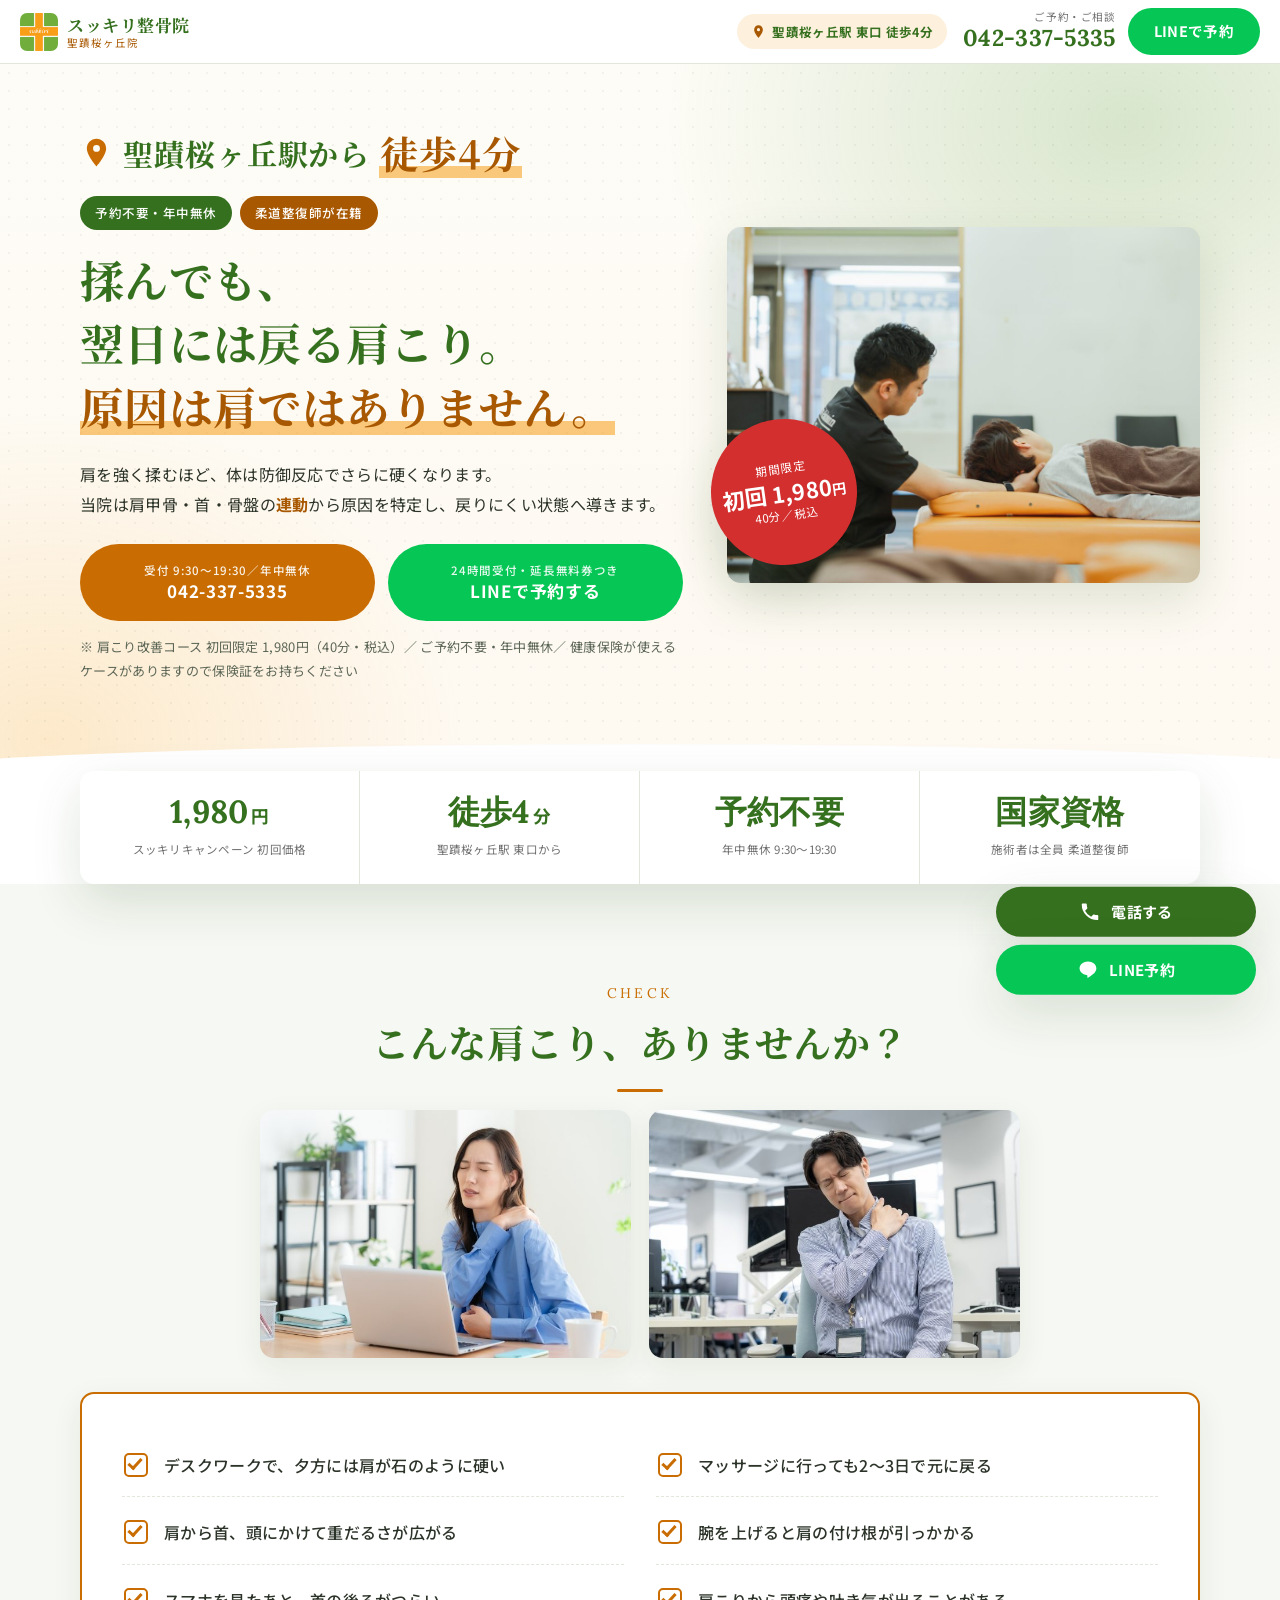
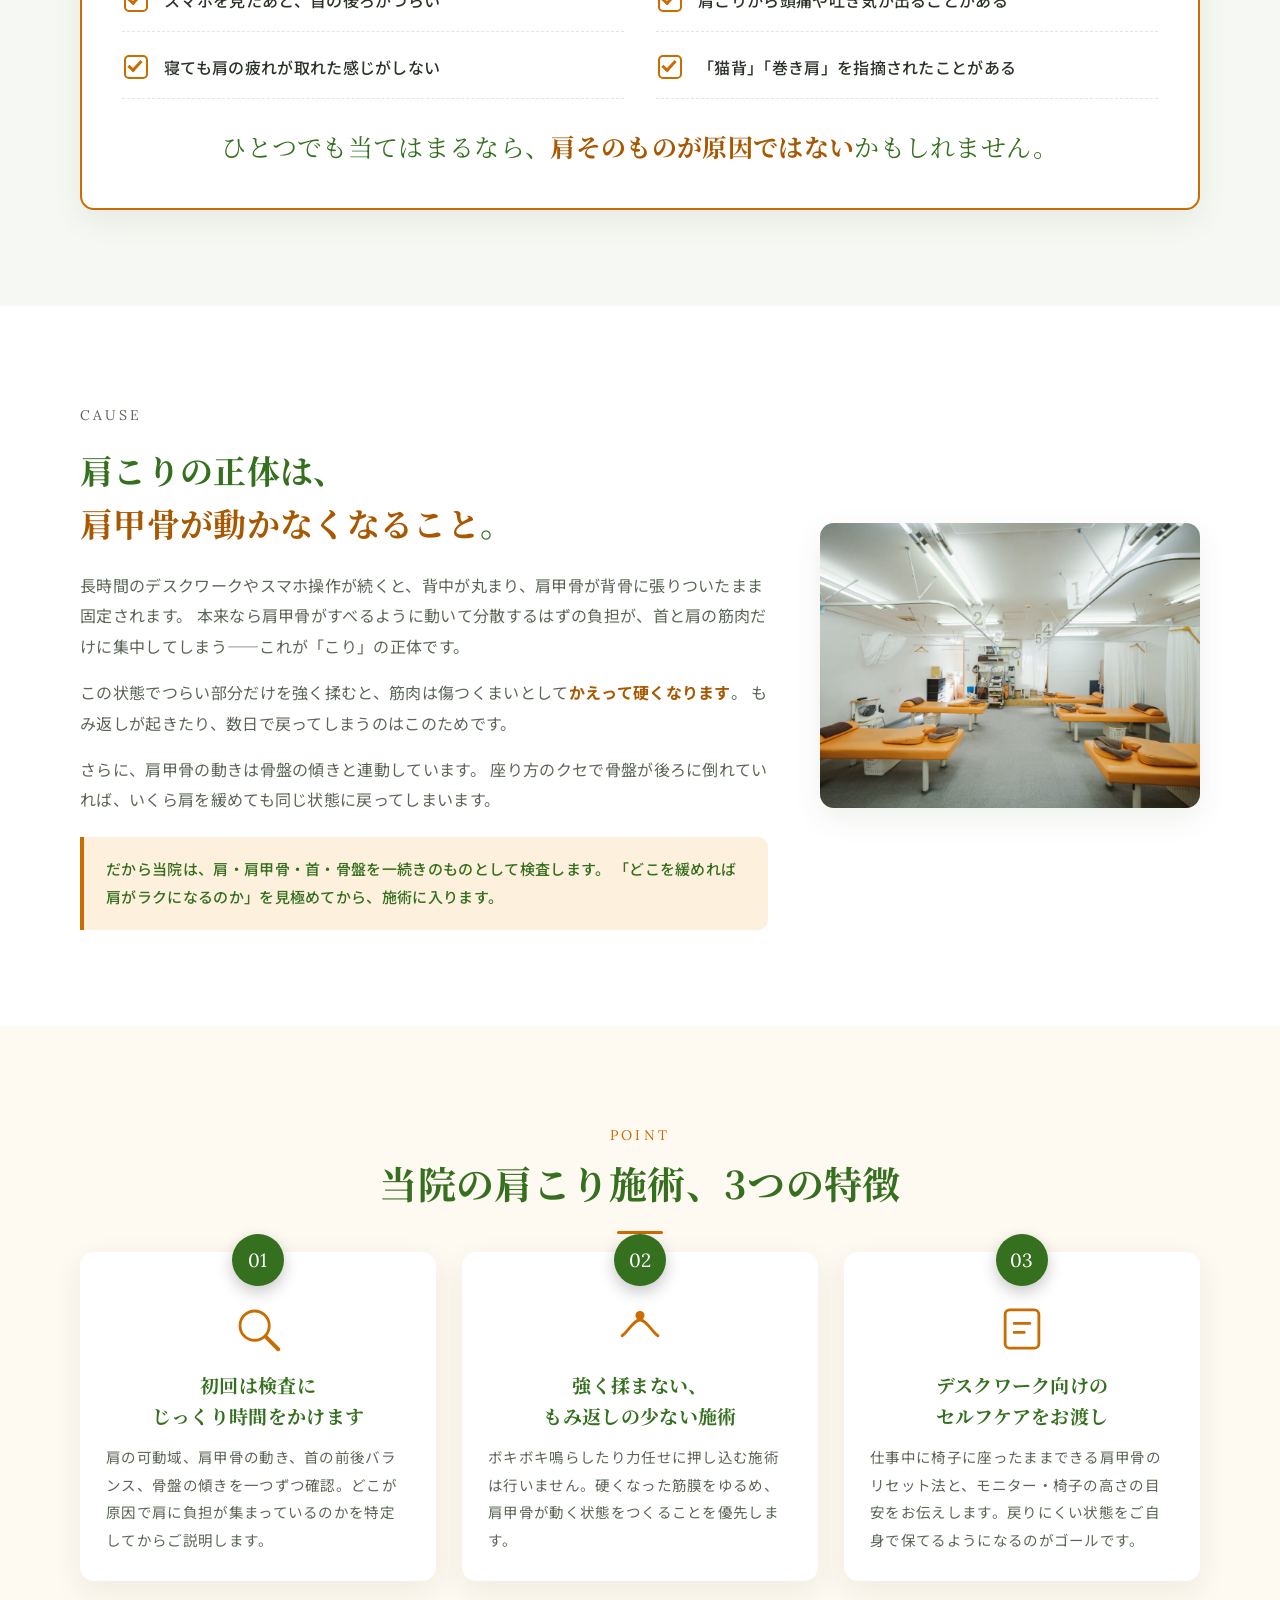
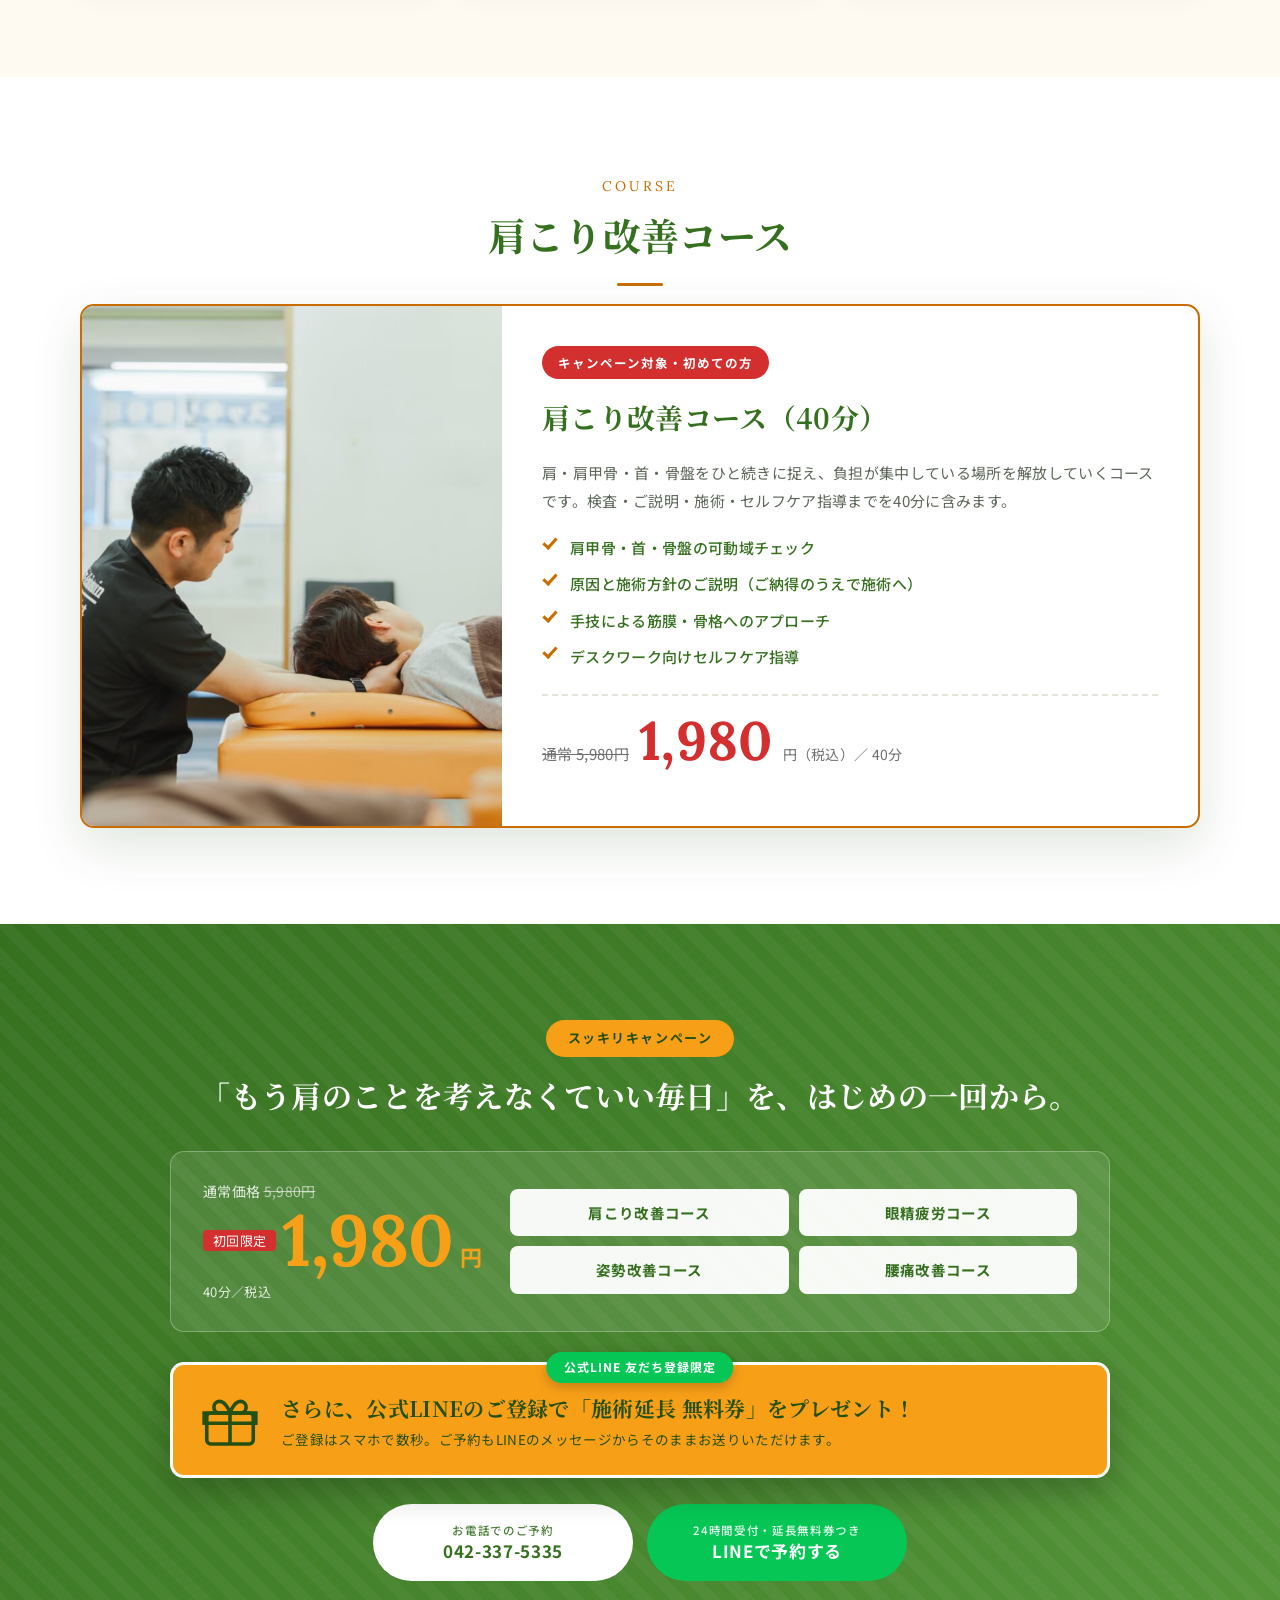
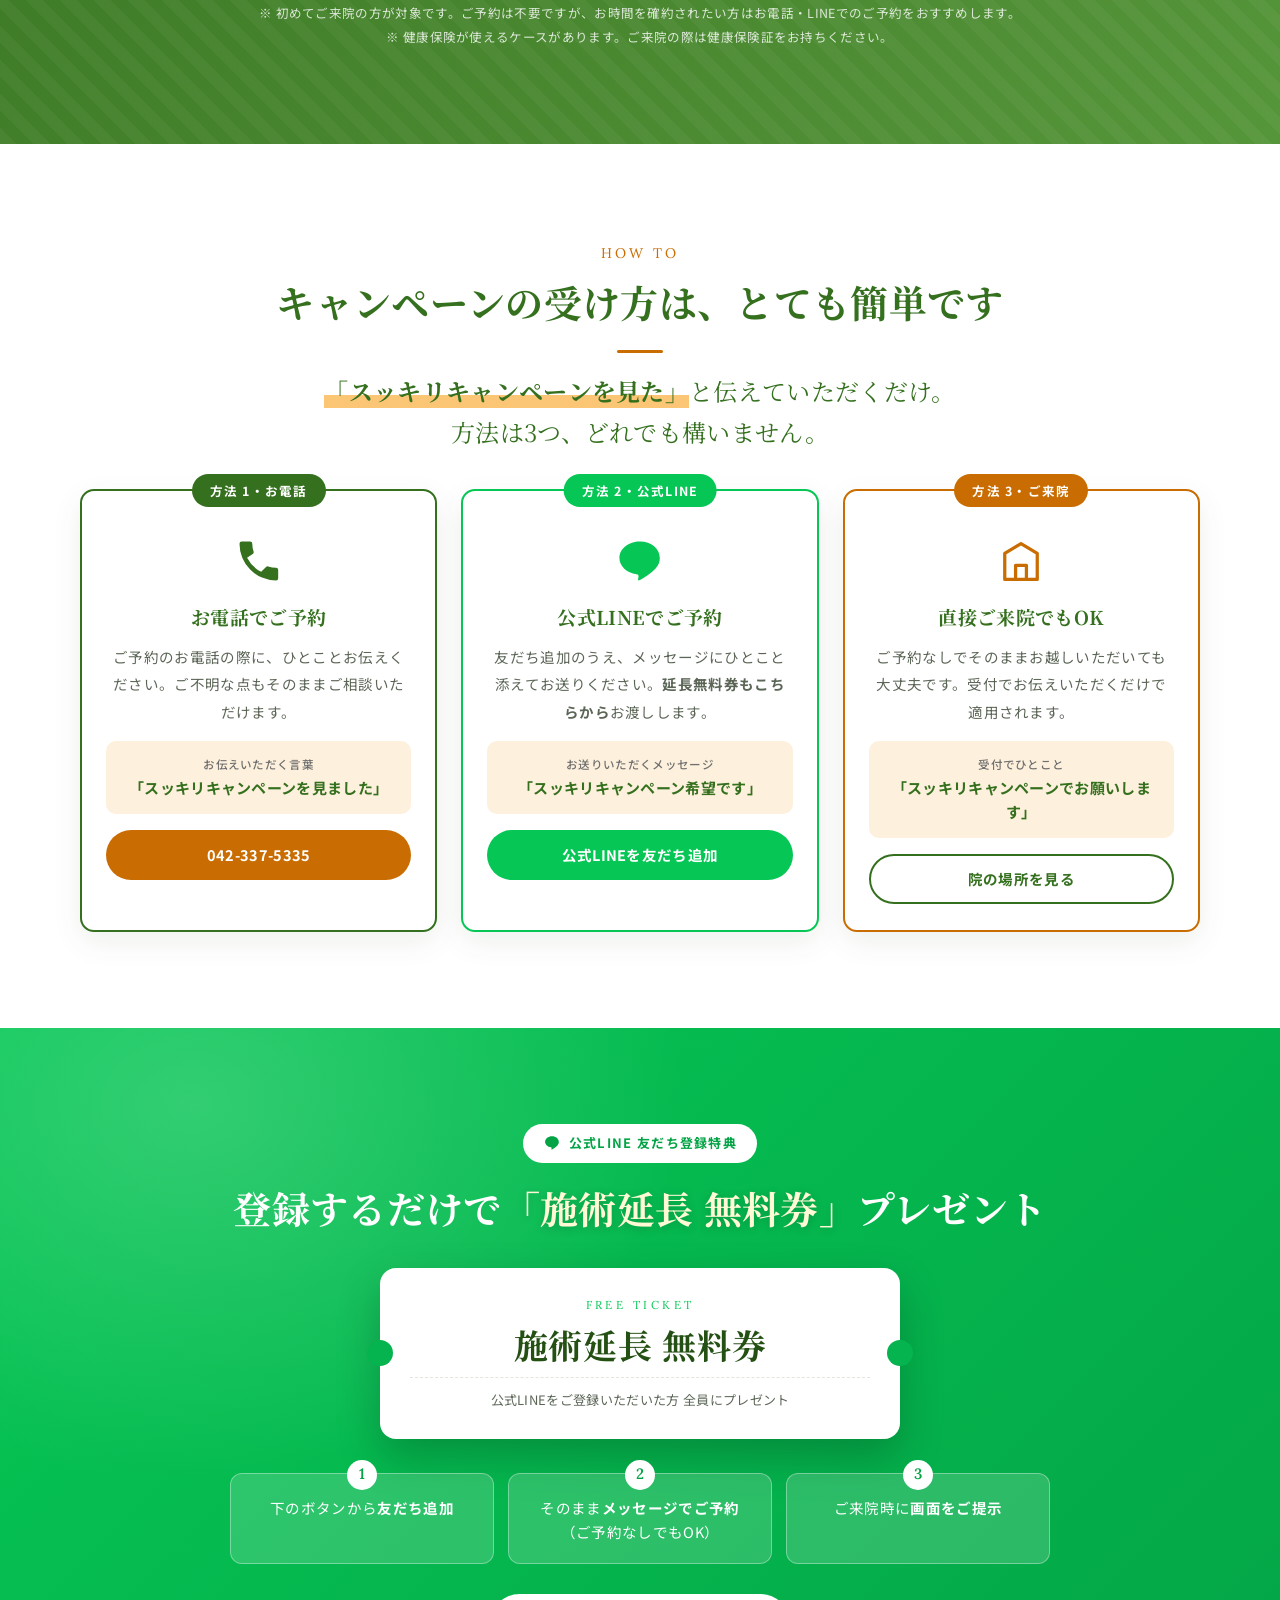
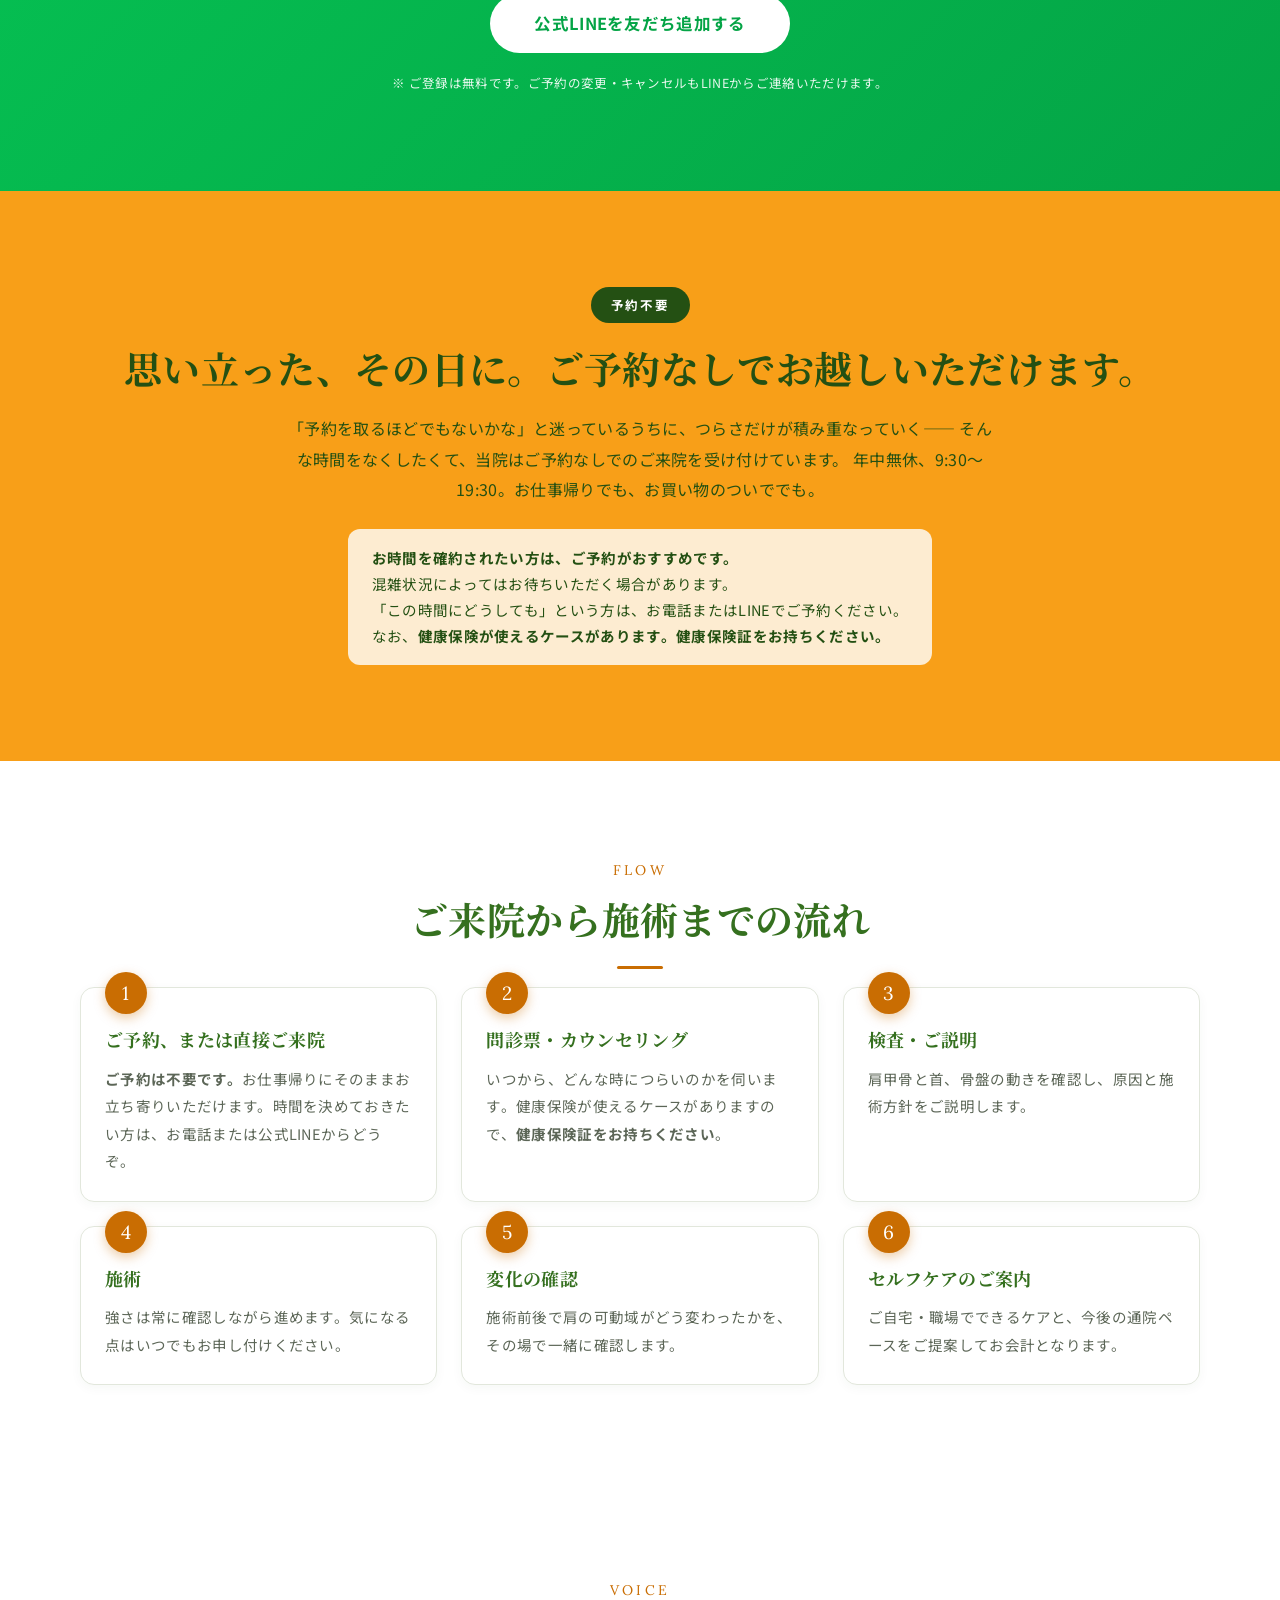
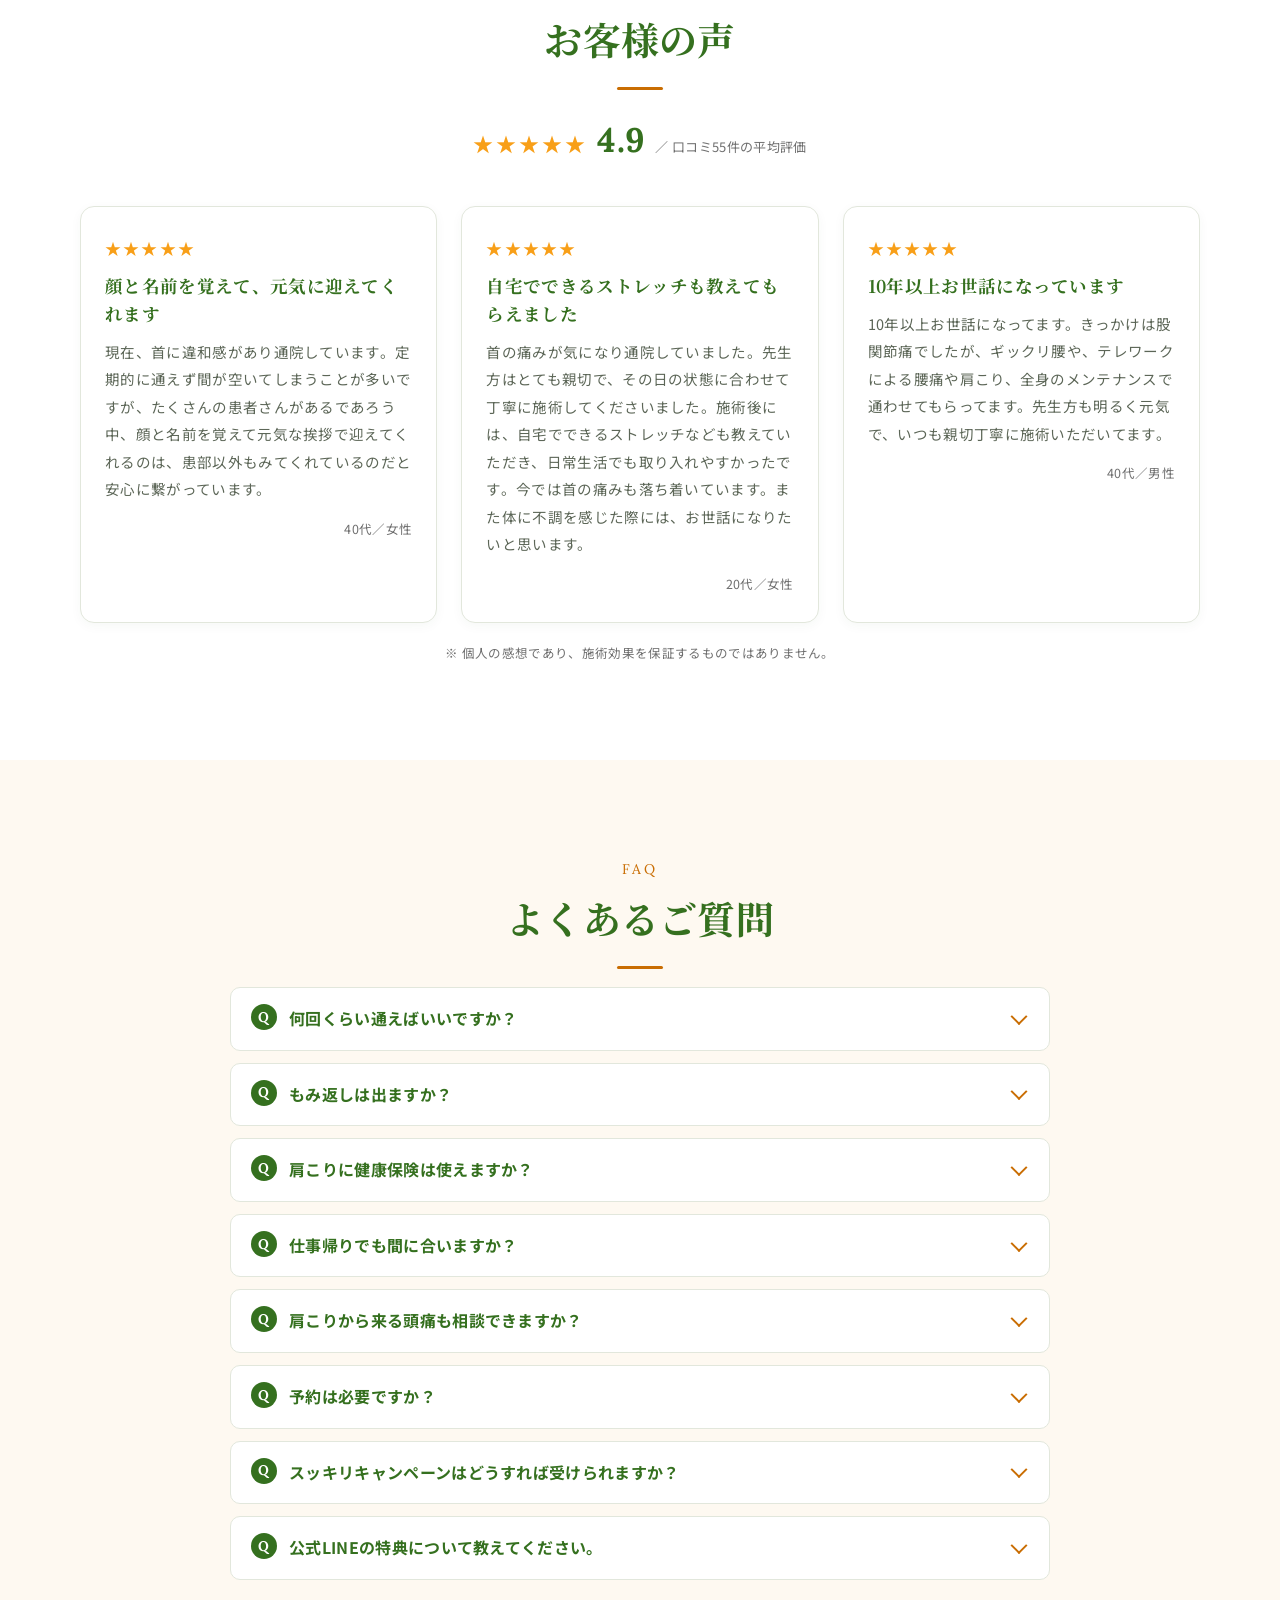
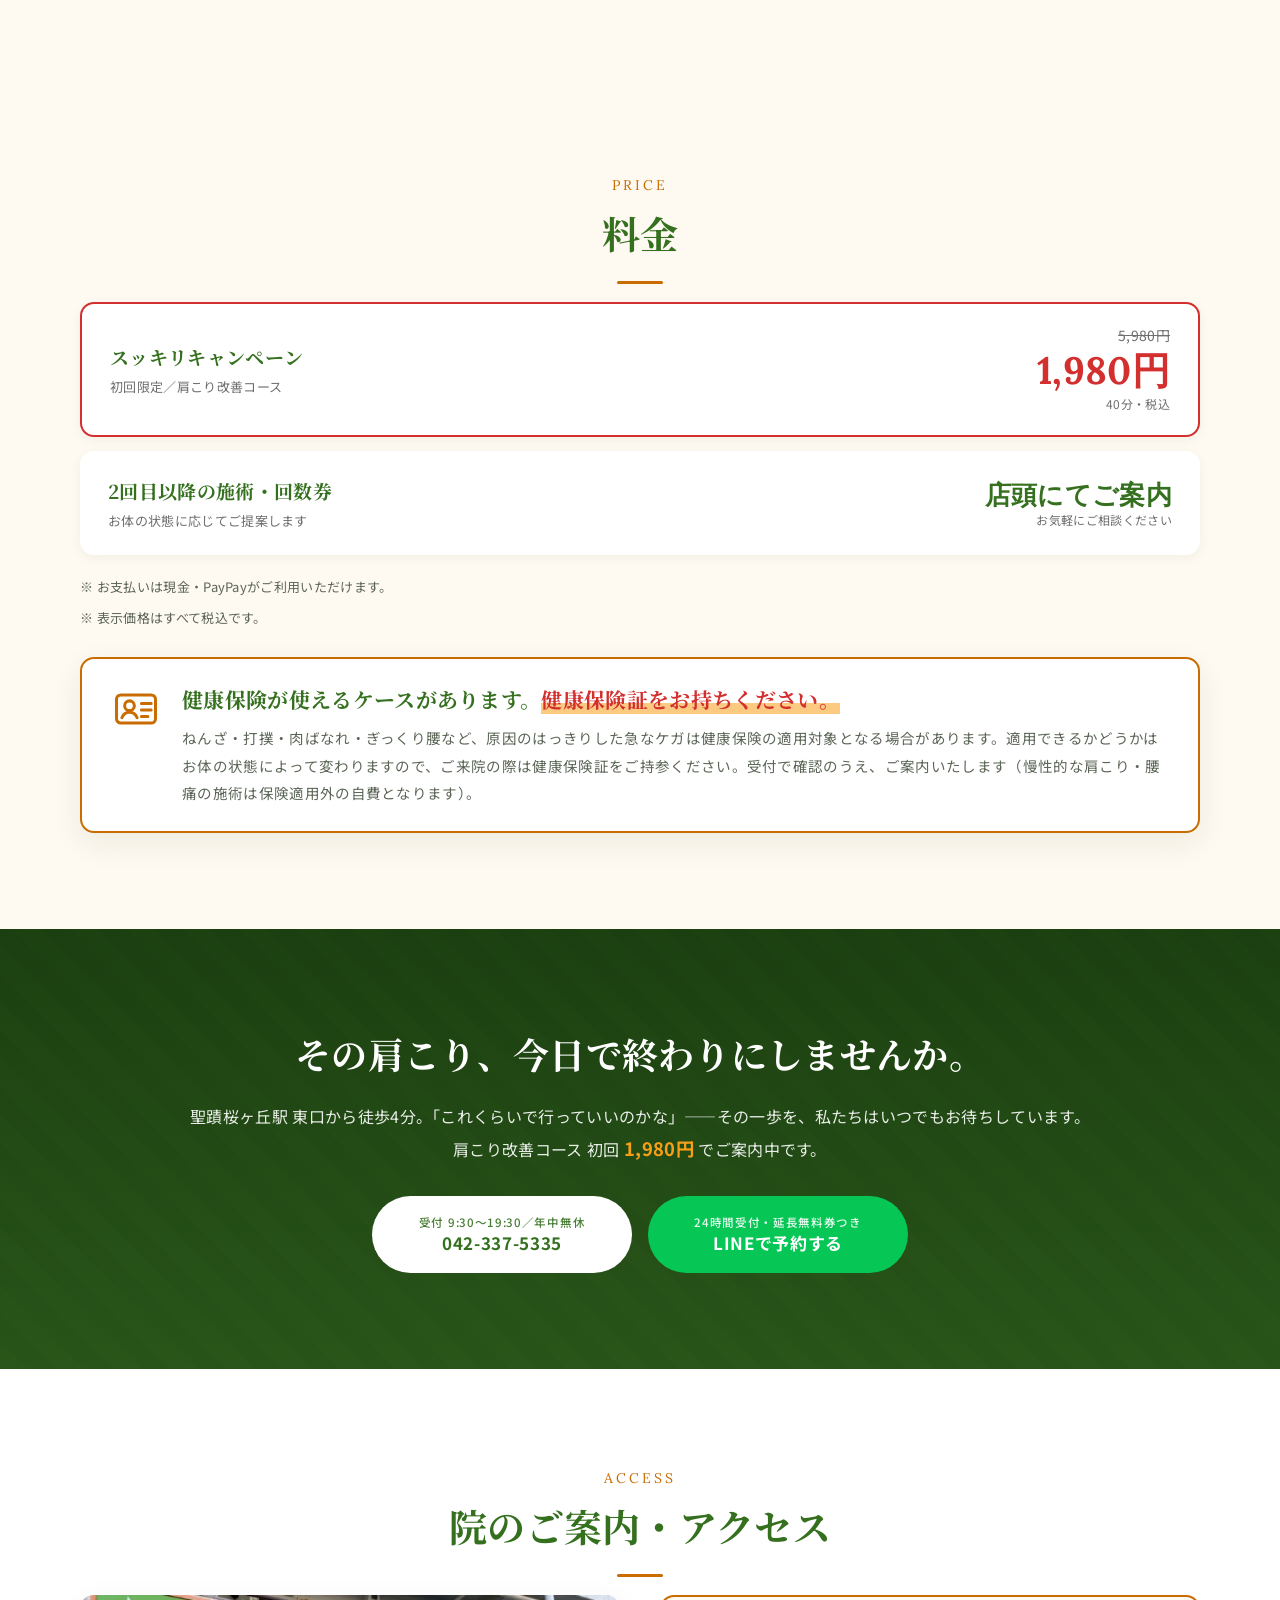
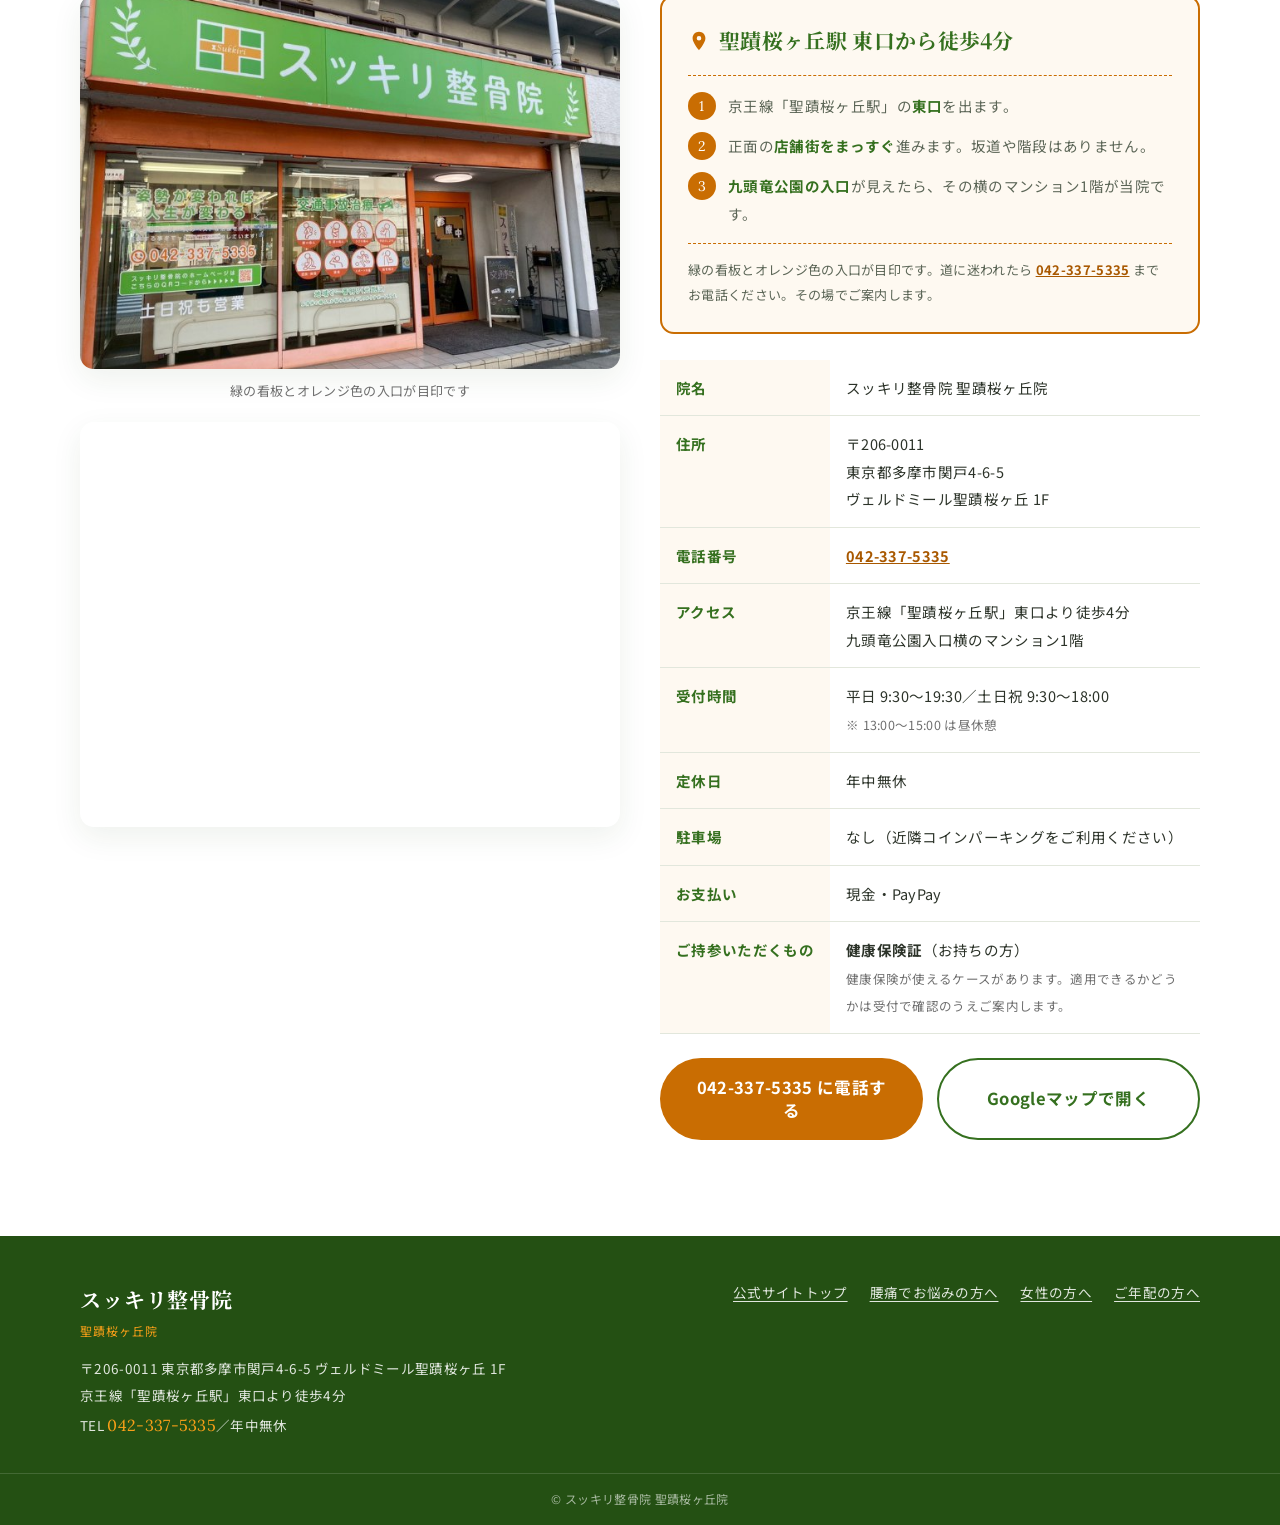
==== lp/katakori.html @ a1f0b2d2 "スッキリ整骨院 聖蹟桜ヶ丘院 サイト（クライアント確認用） トップ1ページと広告用LP4本（肩こり/腰痛/女性向け/年配向け）の静的サイト。 確認用ビルドのため全ページ noindex + robot" ====
<!DOCTYPE html>
<html lang="ja">
<head>
<meta charset="UTF-8">
<meta name="viewport" content="width=device-width, initial-scale=1">
<title>肩こり改善なら｜スッキリ整骨院 聖蹟桜ヶ丘院｜初回1,980円・聖蹟桜ヶ丘駅 徒歩4分</title>
<meta name="description" content="揉んでも翌日には戻る肩こりに。スッキリ整骨院 聖蹟桜ヶ丘院は、肩ではなく肩甲骨・首・骨盤の連動から原因を探る肩こり改善コースをご用意。初回1,980円（40分）。予約不要・年中無休・聖蹟桜ヶ丘駅 東口 徒歩4分。">
<meta name="format-detection" content="telephone=no">
<meta name="robots" content="noindex, nofollow"><!-- ★確認用。公開時に index,follow へ戻す -->

<meta property="og:type" content="website">
<meta property="og:title" content="肩こり改善なら｜スッキリ整骨院 聖蹟桜ヶ丘院">
<meta property="og:description" content="揉んでも戻る肩こりの「原因」に手を届かせる。初回1,980円・聖蹟桜ヶ丘駅 徒歩4分・年中無休。">
<meta property="og:image" content="../assets/img/ogp-katakori.jpg">

<link rel="icon" type="image/png" href="../assets/img/favicon-32.png">
<link rel="apple-touch-icon" href="../assets/img/apple-touch-icon.png">
<link rel="preconnect" href="https://fonts.googleapis.com">
<link rel="preconnect" href="https://fonts.gstatic.com" crossorigin>
<link href="https://fonts.googleapis.com/css2?family=Lora:wght@400;600&family=Noto+Sans+JP:wght@400;500;700;900&family=Noto+Serif+JP:wght@500;700&display=swap" rel="stylesheet">
<link rel="stylesheet" href="../assets/css/style.css?v=202608161439">
<link rel="stylesheet" href="../assets/css/lp.css?v=202608161439">
</head>
<body class="lp-body t-katakori">

<header class="lp-hd" id="hd">
  <div class="lp-hd__inner">
    <a class="lp-hd__logo" href="#top">
      <span class="lp-hd__logo-mark" aria-hidden="true">
        <img src="../assets/img/logo.png" alt="" width="256" height="256">
      </span>
      <span class="lp-hd__logo-txt"><b>スッキリ整骨院</b><small>聖蹟桜ヶ丘院</small></span>
    </a>
    <span class="lp-hd__access"><svg viewBox="0 0 24 24" aria-hidden="true"><path d="M12 2C8.1 2 5 5.1 5 9c0 5.2 7 13 7 13s7-7.8 7-13c0-3.9-3.1-7-7-7zm0 9.5A2.5 2.5 0 1112 6.5a2.5 2.5 0 010 5z" fill="currentColor"/></svg>聖蹟桜ヶ丘駅 東口 徒歩4分</span>
    <div class="lp-hd__side">
      <a class="lp-hd__tel" href="tel:0423375335"><small>ご予約・ご相談</small><b>042-337-5335</b></a>
      <a class="btn btn--line lp-hd__btn" href="https://lin.ee/XXXXXXX" target="_blank" rel="noopener">LINEで予約</a>
    </div>
  </div>
</header>

<main id="top">

  <!-- ============ FV ============ -->
  <section class="lp-fv">
    <div class="lp-fv__bg" aria-hidden="true"></div>
    <div class="lp-fv__inner">
      <div class="lp-fv__body">
        <p class="fv__station"><svg viewBox="0 0 24 24" aria-hidden="true"><path d="M12 2C8.1 2 5 5.1 5 9c0 5.2 7 13 7 13s7-7.8 7-13c0-3.9-3.1-7-7-7zm0 9.5A2.5 2.5 0 1112 6.5a2.5 2.5 0 010 5z" fill="currentColor"/></svg>聖蹟桜ヶ丘駅から<em>徒歩4分</em></p>
        <ul class="lp-fv__tags">
          <li>予約不要・年中無休</li>
          <li>柔道整復師が在籍</li>
        </ul>
        <h1 class="lp-fv__title">揉んでも、<br>翌日には戻る肩こり。<br><em>原因は肩ではありません。</em></h1>
        <p class="lp-fv__lead">肩を強く揉むほど、体は防御反応でさらに硬くなります。<br>当院は肩甲骨・首・骨盤の<b>連動</b>から原因を特定し、戻りにくい状態へ導きます。</p>
        <div class="lp-fv__cta">
          <a class="btn btn--primary btn--lg" href="tel:0423375335"><small>受付 9:30〜19:30／年中無休</small><b>042-337-5335</b></a>
          <a class="btn btn--line btn--lg" href="https://lin.ee/XXXXXXX" target="_blank" rel="noopener"><small>24時間受付・延長無料券つき</small><b>LINEで予約する</b></a>
        </div>
        <p class="lp-fv__micro">※ 肩こり改善コース 初回限定 1,980円（40分・税込）／ ご予約不要・年中無休／ 健康保険が使えるケースがありますので保険証をお持ちください</p>
      </div>
      <div class="lp-fv__visual">
        <img class="photo photo--fv" src="../assets/img/treatment-neck.jpg" alt="肩こりの施術風景。柔道整復師が首から肩にかけて手技で施術しているところ" width="1024" height="768" fetchpriority="high">
        <div class="lp-fv__price">
          <small>期間限定</small>
          <b>初回 1,980<span>円</span></b>
          <small>40分／税込</small>
        </div>
        <div class="fv__camp">
          <p class="fv__camp-label">スッキリキャンペーン</p>
          <p class="fv__camp-price"><s>5,980円</s><i>&rarr;</i><b>1,980</b><span>円</span></p>
          <p class="fv__camp-note">初回限定 / 40分 / 税込</p>
          <p class="fv__camp-gift">さらに公式LINE登録で<br>「施術延長 無料券」プレゼント</p>
        </div>
      </div>
    </div>
    <div class="lp-fv__wave" aria-hidden="true"></div>
  </section>

  <!-- ============ 実績バー ============ -->
  <section class="stats">
    <ul class="stats__list">
      <li><b>1,980<span>円</span></b><small>スッキリキャンペーン 初回価格</small></li>
      <li><b>徒歩4<span>分</span></b><small>聖蹟桜ヶ丘駅 東口から</small></li>
      <li><b>予約不要</b><small>年中無休 9:30〜19:30</small></li>
      <li><b>国家資格</b><small>施術者は全員 柔道整復師</small></li>
    </ul>
  </section>

  <!-- ============ チェックリスト ============ -->
  <section class="check">
    <div class="sec__inner">
      <p class="sec__eyebrow">Check</p>
      <h2 class="sec__title">こんな肩こり、<br class="sp-br">ありませんか？</h2>
      <div class="symphotos symphotos--2" data-reveal-group>
        <img data-reveal src="../assets/img/sym-shoulder-w.jpg" alt="デスクでパソコン作業中に肩を押さえる女性" width="640" height="427" loading="lazy">
        <img data-reveal src="../assets/img/sym-shoulder-m.jpg" alt="オフィスの椅子に座り、肩に手をあてて顔をしかめる男性" width="640" height="427" loading="lazy">
      </div>
      <div class="check__box">
        <ul class="check__list" data-reveal-group>
          <li data-reveal>デスクワークで、夕方には肩が石のように硬い</li>
          <li data-reveal>マッサージに行っても2〜3日で元に戻る</li>
          <li data-reveal>肩から首、頭にかけて重だるさが広がる</li>
          <li data-reveal>腕を上げると肩の付け根が引っかかる</li>
          <li data-reveal>スマホを見たあと、首の後ろがつらい</li>
          <li data-reveal>肩こりから頭痛や吐き気が出ることがある</li>
          <li data-reveal>寝ても肩の疲れが取れた感じがしない</li>
          <li data-reveal>「猫背」「巻き肩」を指摘されたことがある</li>
        </ul>
        <p class="check__foot">ひとつでも当てはまるなら、<br class="sp-br"><b>肩そのものが原因ではない</b>かもしれません。</p>
      </div>
    </div>
  </section>

  <!-- ============ 原因解説 ============ -->
  <section class="cause">
    <div class="sec__inner cause__inner">
      <div class="cause__body">
        <p class="sec__eyebrow" style="text-align:left">Cause</p>
        <h2 class="cause__title">肩こりの正体は、<br><em>肩甲骨が動かなくなること</em>。</h2>
        <p>
          長時間のデスクワークやスマホ操作が続くと、背中が丸まり、肩甲骨が背骨に張りついたまま固定されます。
          本来なら肩甲骨がすべるように動いて分散するはずの負担が、首と肩の筋肉だけに集中してしまう——これが「こり」の正体です。
        </p>
        <p>
          この状態でつらい部分だけを強く揉むと、筋肉は傷つくまいとして<b>かえって硬くなります</b>。
          もみ返しが起きたり、数日で戻ってしまうのはこのためです。
        </p>
        <p>
          さらに、肩甲骨の動きは骨盤の傾きと連動しています。
          座り方のクセで骨盤が後ろに倒れていれば、いくら肩を緩めても同じ状態に戻ってしまいます。
        </p>
        <p class="cause__note">
          だから当院は、肩・肩甲骨・首・骨盤を一続きのものとして検査します。
          「どこを緩めれば肩がラクになるのか」を見極めてから、施術に入ります。
        </p>
      </div>
      <div class="cause__visual">
        <img class="photo" src="../assets/img/clinic-room.jpg" alt="スッキリ整骨院 聖蹟桜ヶ丘院の院内。オレンジ色の施術ベッドが5台並ぶ明るい施術スペース" width="1024" height="768" loading="lazy">
      </div>
    </div>
  </section>

  <!-- ============ 選ばれる理由 ============ -->
  <section class="point">
    <div class="sec__inner">
      <p class="sec__eyebrow">Point</p>
      <h2 class="sec__title">当院の肩こり施術、<br class="sp-br">3つの特徴</h2>
      <div class="point__grid" data-reveal-group>
        <article class="point__card" data-reveal>
          <span class="point__num">01</span>
          <div class="point__icon" aria-hidden="true"><svg viewBox="0 0 48 48"><circle cx="21" cy="21" r="13" fill="none" stroke="currentColor" stroke-width="2.5"/><path d="M31 31l11 11" stroke="currentColor" stroke-width="3.5" stroke-linecap="round"/></svg></div>
          <h3>初回は検査に<br>じっくり時間をかけます</h3>
          <p>肩の可動域、肩甲骨の動き、首の前後バランス、骨盤の傾きを一つずつ確認。どこが原因で肩に負担が集まっているのかを特定してからご説明します。</p>
        </article>
        <article class="point__card" data-reveal>
          <span class="point__num">02</span>
          <div class="point__icon" aria-hidden="true"><svg viewBox="0 0 48 48"><path d="M8 30c6-4 10-14 16-14s10 10 16 14" fill="none" stroke="currentColor" stroke-width="2.5" stroke-linecap="round"/><circle cx="24" cy="12" r="4" fill="currentColor"/></svg></div>
          <h3>強く揉まない、<br>もみ返しの少ない施術</h3>
          <p>ボキボキ鳴らしたり力任せに押し込む施術は行いません。硬くなった筋膜をゆるめ、肩甲骨が動く状態をつくることを優先します。</p>
        </article>
        <article class="point__card" data-reveal>
          <span class="point__num">03</span>
          <div class="point__icon" aria-hidden="true"><svg viewBox="0 0 48 48"><rect x="9" y="7" width="30" height="34" rx="4" fill="none" stroke="currentColor" stroke-width="2.5"/><path d="M17 19h14M17 27h9" stroke="currentColor" stroke-width="2.5" stroke-linecap="round"/></svg></div>
          <h3>デスクワーク向けの<br>セルフケアをお渡し</h3>
          <p>仕事中に椅子に座ったままできる肩甲骨のリセット法と、モニター・椅子の高さの目安をお伝えします。戻りにくい状態をご自身で保てるようになるのがゴールです。</p>
        </article>
      </div>
    </div>
  </section>

  <!-- ============ 主役コース ============ -->
  <section id="course">
    <div class="sec__inner">
      <p class="sec__eyebrow">Course</p>
      <h2 class="sec__title">肩こり改善コース</h2>
      <div class="course__card" data-reveal>
        <img class="photo photo--course" src="../assets/img/treatment-neck.jpg" alt="肩こり改善コースの施術風景。柔道整復師が首から肩にかけて手技で施術しているところ" width="1024" height="768" loading="lazy">
        <div class="course__body">
          <p class="course__label">キャンペーン対象・初めての方</p>
          <h3>肩こり改善コース（40分）</h3>
          <p>肩・肩甲骨・首・骨盤をひと続きに捉え、負担が集中している場所を解放していくコースです。検査・ご説明・施術・セルフケア指導までを40分に含みます。</p>
          <ul class="course__spec">
            <li>肩甲骨・首・骨盤の可動域チェック</li>
            <li>原因と施術方針のご説明（ご納得のうえで施術へ）</li>
            <li>手技による筋膜・骨格へのアプローチ</li>
            <li>デスクワーク向けセルフケア指導</li>
          </ul>
          <p class="course__price">
            <s>通常 5,980円</s>
            <strong>1,980</strong>
            <span>円（税込）／ 40分</span>
          </p>
        </div>
      </div>
    </div>
  </section>

  <!-- ============ CTA ============ -->
  <section class="offer" id="cta">
    <div class="offer__inner">
      <div class="offer__head">
        <p class="offer__ribbon">スッキリキャンペーン</p>
        <h2 class="offer__title">「もう肩のことを考えなくていい毎日」を、<br class="sp-br">はじめの一回から。</h2>
      </div>
      <div class="offer__price">
        <div class="offer__price-box">
          <p class="offer__before">通常価格 <s>5,980円</s></p>
          <p class="offer__after"><small>初回限定</small><b>1,980</b><span>円</span></p>
          <p class="offer__note">40分／税込</p>
        </div>
        <ul class="offer__courses">
          <li>肩こり改善コース</li>
          <li>眼精疲労コース</li>
          <li>姿勢改善コース</li>
          <li>腰痛改善コース</li>
        </ul>
      </div>
      <div class="offer__gift">
        <span class="offer__gift-ico" aria-hidden="true">
          <svg viewBox="0 0 48 48"><rect x="6" y="17" width="36" height="24" rx="3" fill="none" stroke="currentColor" stroke-width="2.8"/><path d="M4 17h40v8H4zM24 17v24" fill="none" stroke="currentColor" stroke-width="2.8"/><path d="M24 17s-3-9-8-9a4.5 4.5 0 000 9zM24 17s3-9 8-9a4.5 4.5 0 010 9z" fill="none" stroke="currentColor" stroke-width="2.8" stroke-linejoin="round"/></svg>
        </span>
        <span class="offer__gift-txt">
          <b>さらに、公式LINEのご登録で「施術延長 無料券」をプレゼント！</b>
          <small>ご登録はスマホで数秒。ご予約もLINEのメッセージからそのままお送りいただけます。</small>
        </span>
      </div>
      <div class="offer__actions">
        <a class="btn btn--white btn--lg" href="tel:0423375335"><small>お電話でのご予約</small><b>042-337-5335</b></a>
        <a class="btn btn--line btn--lg" href="https://lin.ee/XXXXXXX" target="_blank" rel="noopener"><small>24時間受付・延長無料券つき</small><b>LINEで予約する</b></a>
      </div>
      <p class="offer__caution">※ 初めてご来院の方が対象です。ご予約は不要ですが、お時間を確約されたい方はお電話・LINEでのご予約をおすすめします。<br>※ 健康保険が使えるケースがあります。ご来院の際は健康保険証をお持ちください。</p>
    </div>
  </section>

  <!-- ============ キャンペーンの受け方 ============ -->
  <section class="howto" id="howto">
    <div class="sec__inner">
      <p class="sec__eyebrow">How to</p>
      <h2 class="sec__title">キャンペーンの受け方は、<br class="sp-br">とても簡単です</h2>
      <p class="howto__lead">
        <b>「スッキリキャンペーンを見た」</b>と伝えていただくだけ。<br>
        方法は3つ、どれでも構いません。
      </p>
      <div class="howto__list" data-reveal-group>
        <article class="howto__card howto__card--tel" data-reveal>
          <span class="howto__num">方法 1・お電話</span>
          <div class="howto__ico" aria-hidden="true"><svg viewBox="0 0 48 48"><path d="M13 21a30 30 0 0013 13l4.5-4.5a2 2 0 012-.5 23 23 0 007.2 1.2 2 2 0 012 2V40a2 2 0 01-2 2A34 34 0 016 8a2 2 0 012-2h7.8a2 2 0 012 2 23 23 0 001.2 7.2 2 2 0 01-.5 2z" fill="currentColor"/></svg></div>
          <h3>お電話でご予約</h3>
          <p>ご予約のお電話の際に、ひとことお伝えください。ご不明な点もそのままご相談いただけます。</p>
          <p class="howto__say"><small>お伝えいただく言葉</small>「スッキリキャンペーンを見ました」</p>
          <p class="howto__btn"><a class="btn btn--primary" href="tel:0423375335">042-337-5335</a></p>
        </article>
        <article class="howto__card howto__card--line" data-reveal>
          <span class="howto__num">方法 2・公式LINE</span>
          <div class="howto__ico" aria-hidden="true"><svg viewBox="0 0 48 48"><path d="M24 6C13.5 6 5 12.8 5 21.2c0 7.5 6.7 13.8 15.8 15 .6.14 1.5.44 1.7 1 .18.5.12 1.3.06 1.85l-.27 1.6c-.08.47-.37 1.85 1.6 1S34.5 35.4 38.4 30.9c2.7-3 3.9-6.1 3.9-9.7C42.3 12.8 34.5 6 24 6z" fill="currentColor"/></svg></div>
          <h3>公式LINEでご予約</h3>
          <p>友だち追加のうえ、メッセージにひとこと添えてお送りください。<b>延長無料券もこちらから</b>お渡しします。</p>
          <p class="howto__say"><small>お送りいただくメッセージ</small>「スッキリキャンペーン希望です」</p>
          <p class="howto__btn"><a class="btn btn--line" href="https://lin.ee/XXXXXXX" target="_blank" rel="noopener">公式LINEを友だち追加</a></p>
        </article>
        <article class="howto__card howto__card--walk" data-reveal>
          <span class="howto__num">方法 3・ご来院</span>
          <div class="howto__ico" aria-hidden="true"><svg viewBox="0 0 48 48"><path d="M9 41V17l15-9 15 9v24z" fill="none" stroke="currentColor" stroke-width="3" stroke-linejoin="round"/><path d="M19 41V28h10v13" fill="none" stroke="currentColor" stroke-width="3" stroke-linejoin="round"/></svg></div>
          <h3>直接ご来院でもOK</h3>
          <p>ご予約なしでそのままお越しいただいても大丈夫です。受付でお伝えいただくだけで適用されます。</p>
          <p class="howto__say"><small>受付でひとこと</small>「スッキリキャンペーンでお願いします」</p>
          <p class="howto__btn"><a class="btn btn--outline" href="#access">院の場所を見る</a></p>
        </article>
      </div>
    </div>
  </section>

  <!-- ============ 公式LINE特典 ============ -->
  <section class="gift" id="gift">
    <div class="sec__inner sec__inner--narrow">
      <p class="gift__eyebrow"><svg viewBox="0 0 24 24" aria-hidden="true"><path d="M12 3C6.9 3 2.8 6.3 2.8 10.4c0 3.7 3.3 6.8 7.7 7.4.3.07.7.2.8.5.1.26.07.66.03.92l-.13.78c-.04.23-.18.9.8.5s5.3-3.1 7.2-5.3c1.3-1.5 1.9-3 1.9-4.8C21.2 6.3 17.1 3 12 3z" fill="currentColor"/></svg>公式LINE 友だち登録特典</p>
      <h2 class="gift__title">登録するだけで<br class="sp-br"><em>「施術延長 無料券」</em>プレゼント</h2>

      <div class="gift__ticket" data-reveal>
        <span class="gift__ticket-label">FREE TICKET</span>
        <b>施術延長 無料券</b>
        <small>公式LINEをご登録いただいた方 全員にプレゼント</small>
      </div>

      <ol class="gift__steps" data-reveal-group>
        <li data-reveal><span>1</span><p>下のボタンから<b>友だち追加</b></p></li>
        <li data-reveal><span>2</span><p>そのまま<b>メッセージでご予約</b><br>（ご予約なしでもOK）</p></li>
        <li data-reveal><span>3</span><p>ご来院時に<b>画面をご提示</b></p></li>
      </ol>

      <p class="gift__cta"><a class="btn btn--lg" href="https://lin.ee/XXXXXXX" target="_blank" rel="noopener">公式LINEを友だち追加する</a></p>
      <p class="gift__note">※ ご登録は無料です。ご予約の変更・キャンセルもLINEからご連絡いただけます。</p>
    </div>
  </section>

  <!-- ============ 予約不要 ============ -->  <section class="walkin">
    <div class="sec__inner">
      <p class="walkin__eyebrow">予約不要</p>
      <h2 class="walkin__title">思い立った、その日に。<br class="sp-br">ご予約なしでお越しいただけます。</h2>
      <p class="walkin__lead">
        「予約を取るほどでもないかな」と迷っているうちに、つらさだけが積み重なっていく——
        そんな時間をなくしたくて、当院はご予約なしでのご来院を受け付けています。
        年中無休、9:30〜19:30。お仕事帰りでも、お買い物のついででも。
      </p>
      <p class="walkin__note">
        <b>お時間を確約されたい方は、ご予約がおすすめです。</b><br>
        混雑状況によってはお待ちいただく場合があります。<br>
        「この時間にどうしても」という方は、お電話またはLINEでご予約ください。<br>
        なお、<b>健康保険が使えるケースがあります。健康保険証をお持ちください。</b>
      </p>
    </div>
  </section>

  <!-- ============ 施術の流れ ============ -->
  <section class="flow">
    <div class="sec__inner">
      <p class="sec__eyebrow">Flow</p>
      <h2 class="sec__title">ご来院から施術までの流れ</h2>
      <ol class="flow__list" data-reveal-group>
        <li data-reveal><span>1</span><h3>ご予約、または直接ご来院</h3><p><b>ご予約は不要です。</b>お仕事帰りにそのままお立ち寄りいただけます。時間を決めておきたい方は、お電話または公式LINEからどうぞ。</p></li>
        <li data-reveal><span>2</span><h3>問診票・カウンセリング</h3><p>いつから、どんな時につらいのかを伺います。健康保険が使えるケースがありますので、<b>健康保険証をお持ちください</b>。</p></li>
        <li data-reveal><span>3</span><h3>検査・ご説明</h3><p>肩甲骨と首、骨盤の動きを確認し、原因と施術方針をご説明します。</p></li>
        <li data-reveal><span>4</span><h3>施術</h3><p>強さは常に確認しながら進めます。気になる点はいつでもお申し付けください。</p></li>
        <li data-reveal><span>5</span><h3>変化の確認</h3><p>施術前後で肩の可動域がどう変わったかを、その場で一緒に確認します。</p></li>
        <li data-reveal><span>6</span><h3>セルフケアのご案内</h3><p>ご自宅・職場でできるケアと、今後の通院ペースをご提案してお会計となります。</p></li>
      </ol>
    </div>
  </section>

  <!-- ============ お客様の声 ============ -->
  <section class="voice">
    <div class="sec__inner">
      <p class="sec__eyebrow">Voice</p>
      <h2 class="sec__title">お客様の声</h2>
      <p class="voice__rating">
        <span class="voice__stars" aria-hidden="true">★★★★★</span>
        <b>4.9</b><small>／ 口コミ55件の平均評価</small>
      </p>
      <ul class="voice__list" data-reveal-group>
        <li data-reveal><p class="voice__stars" aria-hidden="true">★★★★★</p><h3>顔と名前を覚えて、元気に迎えてくれます</h3><p class="voice__txt">現在、首に違和感があり通院しています。定期的に通えず間が空いてしまうことが多いですが、たくさんの患者さんがあるであろう中、顔と名前を覚えて元気な挨拶で迎えてくれるのは、患部以外もみてくれているのだと安心に繋がっています。</p><p class="voice__meta">40代／女性</p></li>
        <li data-reveal><p class="voice__stars" aria-hidden="true">★★★★★</p><h3>自宅でできるストレッチも教えてもらえました</h3><p class="voice__txt">首の痛みが気になり通院していました。先生方はとても親切で、その日の状態に合わせて丁寧に施術してくださいました。施術後には、自宅でできるストレッチなども教えていただき、日常生活でも取り入れやすかったです。今では首の痛みも落ち着いています。また体に不調を感じた際には、お世話になりたいと思います。</p><p class="voice__meta">20代／女性</p></li>
        <li data-reveal><p class="voice__stars" aria-hidden="true">★★★★★</p><h3>10年以上お世話になっています</h3><p class="voice__txt">10年以上お世話になってます。きっかけは股関節痛でしたが、ギックリ腰や、テレワークによる腰痛や肩こり、全身のメンテナンスで通わせてもらってます。先生方も明るく元気で、いつも親切丁寧に施術いただいてます。</p><p class="voice__meta">40代／男性</p></li>
      </ul>
      <p class="voice__note">※ 個人の感想であり、施術効果を保証するものではありません。</p>
    </div>
  </section>

  <!-- ============ FAQ ============ -->
  <section class="faq">
    <div class="sec__inner sec__inner--narrow">
      <p class="sec__eyebrow">FAQ</p>
      <h2 class="sec__title">よくあるご質問</h2>
      <div class="faq__list">
        <details class="faq__item"><summary>何回くらい通えばいいですか？</summary><div class="faq__ans"><p>肩こりの程度や、お仕事での負担のかかり方によって変わります。初回の検査結果をもとに、目安となる回数とペースをご提案しますので、ご納得のうえでお決めください。回数券の押し売りはいたしません。</p></div></details>
        <details class="faq__item"><summary>もみ返しは出ますか？</summary><div class="faq__ans"><p>強い力で押し込む施術は行わないため、もみ返しが出にくい方法をとっています。ただし体の反応には個人差がありますので、施術中に強さが気になる場合は遠慮なくお申し付けください。</p></div></details>
        <details class="faq__item"><summary>肩こりに健康保険は使えますか？</summary><div class="faq__ans"><p>慢性的な肩こりの施術は保険適用外（自費）となります。捻挫・打撲など原因がはっきりしている急性のケガについては健康保険が適用となる場合がありますので、<b>ご来院の際は健康保険証をお持ちください。</b>適用できるかどうかは受付で確認のうえご案内します。</p></div></details>
        <details class="faq__item"><summary>仕事帰りでも間に合いますか？</summary><div class="faq__ans"><p>受付は19:30までです（土日祝は18:00まで）。ご予約なしでそのままお立ち寄りいただけます。スーツのままでも、その服装に合わせて施術内容を調整いたしますのでご安心ください。</p></div></details>
        <details class="faq__item"><summary>肩こりから来る頭痛も相談できますか？</summary><div class="faq__ans"><p>首や肩の緊張に伴う頭痛についてはご相談いただけます。ただし、突然の激しい頭痛やしびれ・吐き気を伴う場合は、まず医療機関を受診してください。</p></div></details>
        <details class="faq__item"><summary>予約は必要ですか？</summary><div class="faq__ans"><p><b>ご予約は不要です。</b>思い立ったときに、そのままお越しいただけます。年中無休で9:30〜19:30まで受け付けております。ただし混雑状況によってはお待ちいただく場合がありますので、お時間を確約されたい方はお電話（042-337-5335）または公式LINEからのご予約がおすすめです。</p></div></details>
        <details class="faq__item"><summary>スッキリキャンペーンはどうすれば受けられますか？</summary><div class="faq__ans"><p>「スッキリキャンペーンを見た」とお伝えいただくだけです。①お電話でのご予約時、②公式LINEでのご予約メッセージ、③ご来院時に受付で——どの方法でも構いません。初めてご来院の方が対象で、初回40分の施術が5,980円→<b>1,980円</b>になります。</p></div></details>
        <details class="faq__item"><summary>公式LINEの特典について教えてください。</summary><div class="faq__ans"><p>公式LINEを友だち追加していただいた方に、<b>施術の延長無料券</b>をプレゼントしています。ご登録後、LINEのメッセージからそのままご予約いただけます。ご来院時に画面をご提示ください。</p></div></details>
      </div>    </div>
  </section>

  <!-- ============ 料金 ============ -->
  <section class="price">
    <div class="sec__inner">
      <p class="sec__eyebrow">Price</p>
      <h2 class="sec__title">料金</h2>
      <div class="price__table">
        <dl class="price__row price__row--feature"><dt><b>スッキリキャンペーン</b><small>初回限定／肩こり改善コース</small></dt><dd><s>5,980円</s><strong>1,980円</strong><span>40分・税込</span></dd></dl>
        <dl class="price__row"><dt><b>2回目以降の施術・回数券</b><small>お体の状態に応じてご提案します</small></dt><dd><strong>店頭にてご案内</strong><span>お気軽にご相談ください</span></dd></dl>
      </div>
      <ul class="price__notes">
        <li>お支払いは現金・PayPayがご利用いただけます。</li>
        <li>表示価格はすべて税込です。</li>
      </ul>
      <div class="notice" data-reveal>
        <span class="notice__ico" aria-hidden="true"><svg viewBox="0 0 48 48"><rect x="6" y="11" width="36" height="26" rx="4" fill="none" stroke="currentColor" stroke-width="2.8"/><circle cx="18" cy="21" r="4.5" fill="none" stroke="currentColor" stroke-width="2.8"/><path d="M11 32c1.5-3.5 4-5 7-5s5.5 1.5 7 5M29 19h9M29 25h9M29 31h6" fill="none" stroke="currentColor" stroke-width="2.8" stroke-linecap="round"/></svg></span>
        <div class="notice__body">
          <b>健康保険が使えるケースがあります。<em>健康保険証をお持ちください。</em></b>
          <p>ねんざ・打撲・肉ばなれ・ぎっくり腰など、原因のはっきりした急なケガは健康保険の適用対象となる場合があります。適用できるかどうかはお体の状態によって変わりますので、ご来院の際は健康保険証をご持参ください。受付で確認のうえ、ご案内いたします（慢性的な肩こり・腰痛の施術は保険適用外の自費となります）。</p>
        </div>
      </div>
    </div>
  </section>

  <!-- ============ ラストCTA ============ -->
  <section class="last-cta">
    <div class="sec__inner">
      <h2 class="last-cta__title">その肩こり、<br class="sp-br">今日で終わりにしませんか。</h2>
      <p class="last-cta__lead">聖蹟桜ヶ丘駅 東口から徒歩4分。「これくらいで行っていいのかな」——その一歩を、私たちはいつでもお待ちしています。<br>肩こり改善コース 初回 <b>1,980円</b> でご案内中です。</p>
      <div class="last-cta__actions">
        <a class="btn btn--white btn--lg" href="tel:0423375335"><small>受付 9:30〜19:30／年中無休</small><b>042-337-5335</b></a>
        <a class="btn btn--line btn--lg" href="https://lin.ee/XXXXXXX" target="_blank" rel="noopener"><small>24時間受付・延長無料券つき</small><b>LINEで予約する</b></a>
      </div>
    </div>
  </section>

  <!-- ============ アクセス ============ -->
  <section class="access" id="access">
    <div class="sec__inner">
      <p class="sec__eyebrow">Access</p>
      <h2 class="sec__title">院のご案内・アクセス</h2>
      <div class="access__wrap">
        <div class="access__media">
          <img class="photo access__photo" src="../assets/img/exterior.jpg" alt="スッキリ整骨院 聖蹟桜ヶ丘院の外観。緑の看板に「スッキリ整骨院」、オレンジ色の入口" width="650" height="450" loading="lazy">
          <p class="access__photo-cap">緑の看板とオレンジ色の入口が目印です</p>
          <div class="access__map">
          <iframe src="https://www.google.com/maps/embed?pb=!1m18!1m12!1m3!1d3242.1176866394153!2d139.4498874!3d35.649471999999996!2m3!1f0!2f0!3f0!3m2!1i1024!2i768!4f13.1!3m3!1m2!1s0x6018e4a1c5b95555%3A0xfff47b022c72b40!2z44K544OD44Kt44Oq5pW06aqo6Zmi!5e0!3m2!1sja!2sjp!4v1786858432668!5m2!1sja!2sjp" title="スッキリ整骨院 聖蹟桜ヶ丘院の地図" width="600" height="450" style="border:0;" allowfullscreen="" loading="lazy" referrerpolicy="strict-origin-when-cross-origin"></iframe>
          </div>
        </div>
        <div class="access__info">
          <div class="route">
            <h3 class="route__title"><svg viewBox="0 0 24 24" aria-hidden="true"><path d="M12 2C8.1 2 5 5.1 5 9c0 5.2 7 13 7 13s7-7.8 7-13c0-3.9-3.1-7-7-7zm0 9.5A2.5 2.5 0 1112 6.5a2.5 2.5 0 010 5z" fill="currentColor"/></svg>聖蹟桜ヶ丘駅 東口から徒歩4分</h3>
            <ol class="route__list">
              <li><span>1</span><p>京王線「聖蹟桜ヶ丘駅」の<b>東口</b>を出ます。</p></li>
              <li><span>2</span><p>正面の<b>店舗街をまっすぐ</b>進みます。坂道や階段はありません。</p></li>
              <li><span>3</span><p><b>九頭竜公園の入口</b>が見えたら、その横のマンション1階が当院です。</p></li>
            </ol>
            <p class="route__note">緑の看板とオレンジ色の入口が目印です。道に迷われたら <a href="tel:0423375335">042-337-5335</a> までお電話ください。その場でご案内します。</p>
          </div>
          <table class="access__table"><tbody>
            <tr><th scope="row">院名</th><td>スッキリ整骨院 聖蹟桜ヶ丘院</td></tr>
            <tr><th scope="row">住所</th><td>〒206-0011<br>東京都多摩市関戸4-6-5<br>ヴェルドミール聖蹟桜ヶ丘 1F</td></tr>
            <tr><th scope="row">電話番号</th><td><a href="tel:0423375335">042-337-5335</a></td></tr>
            <tr><th scope="row">アクセス</th><td>京王線「聖蹟桜ヶ丘駅」東口より徒歩4分<br>九頭竜公園入口横のマンション1階</td></tr>
            <tr><th scope="row">受付時間</th><td>平日 9:30〜19:30／土日祝 9:30〜18:00<br><small>※ 13:00〜15:00 は昼休憩</small></td></tr>
            <tr><th scope="row">定休日</th><td>年中無休</td></tr>
            <tr><th scope="row">駐車場</th><td>なし（近隣コインパーキングをご利用ください）</td></tr>
            <tr><th scope="row">お支払い</th><td>現金・PayPay</td></tr>
            <tr><th scope="row">ご持参いただくもの</th><td><b>健康保険証</b>（お持ちの方）<br><small>健康保険が使えるケースがあります。適用できるかどうかは受付で確認のうえご案内します。</small></td></tr>
          </tbody></table>
          <div class="access__actions">
            <a class="btn btn--primary btn--lg" href="tel:0423375335">042-337-5335 に電話する</a>
            <a class="btn btn--outline btn--lg" href="https://maps.google.com/?q=東京都多摩市関戸4-6-5" target="_blank" rel="noopener">Googleマップで開く</a>
          </div>
        </div>
      </div>
    </div>
  </section>

</main>

<footer class="lp-ft">
  <div class="lp-ft__inner">
    <div>
      <p class="lp-ft__logo"><b>スッキリ整骨院</b><small>聖蹟桜ヶ丘院</small></p>
      <p class="lp-ft__addr">
        〒206-0011 東京都多摩市関戸4-6-5 ヴェルドミール聖蹟桜ヶ丘 1F<br>
        京王線「聖蹟桜ヶ丘駅」東口より徒歩4分<br>
        TEL <a href="tel:0423375335">042-337-5335</a>／年中無休
      </p>
    </div>
    <ul class="lp-ft__links">
      <li><a href="../index.html">公式サイトトップ</a></li>
      <li><a href="youtsu.html">腰痛でお悩みの方へ</a></li>
      <li><a href="women.html">女性の方へ</a></li>
      <li><a href="senior.html">ご年配の方へ</a></li>
    </ul>
  </div>
  <p class="lp-ft__copy">&copy; スッキリ整骨院 聖蹟桜ヶ丘院</p>
</footer>

<div class="follow" id="follow" aria-hidden="true">
  <a class="follow__btn follow__btn--tel" href="tel:0423375335"><span class="follow__ico" aria-hidden="true"><svg viewBox="0 0 24 24"><path d="M6.6 10.8a15 15 0 006.6 6.6l2.2-2.2a1 1 0 011-.25 11.4 11.4 0 003.6.58 1 1 0 011 1V20a1 1 0 01-1 1A17 17 0 013 4a1 1 0 011-1h3.5a1 1 0 011 1c0 1.25.2 2.46.57 3.6a1 1 0 01-.25 1z" fill="currentColor"/></svg></span>電話する</a>
  <a class="follow__btn follow__btn--line" href="https://lin.ee/XXXXXXX" target="_blank" rel="noopener"><span class="follow__ico" aria-hidden="true"><svg viewBox="0 0 24 24"><path d="M12 3C6.9 3 2.8 6.3 2.8 10.4c0 3.7 3.3 6.8 7.7 7.4.3.07.7.2.8.5.1.26.07.66.03.92l-.13.78c-.04.23-.18.9.8.5s5.3-3.1 7.2-5.3c1.3-1.5 1.9-3 1.9-4.8C21.2 6.3 17.1 3 12 3z" fill="currentColor"/></svg></span>LINE予約</a>
</div>

<script src="../assets/js/main.js?v=202608161439" defer></script>
</body>
</html>
---- assets/css/style.css ----
@charset "UTF-8";

/* ==========================================================================
   スッキリ整骨院 聖蹟桜ヶ丘院 — style.css
   Palette : ブランドカラー グリーン #71ae3d ＋ オレンジ #f89f18 準拠
   ========================================================================== */

/* ---------- tokens ---------- */
/* ブランドカラー：看板・ロゴの グリーン #71ae3d ＋ オレンジ #f89f18 に準拠。
   文字やボタンに使う色はコントラストを確保するため、
   グリーンは濃く（--navy 系）、オレンジは深く（--cyan 系）調整した派生色を使う。 */
:root {
  --navy:      #35701f;  /* 深いグリーン：見出し・フッター・ダーク面 */
  --navy-d:    #245013;
  --navy-l:    #56963a;
  --cyan:      #c96d02;  /* 深いオレンジ：CTA・アクセント（白文字で 4.5:1） */
  --cyan-d:    #a85800;
  --cyan-l:    #fdf0dc;
  --cyan-ll:   #fef9f1;
  --gold:      #f89f18;  /* ブランドオレンジ：マーカー・リボン・特典帯 */
  --gold-d:    #de8a0b;
  --line:      #06c755;
  --red:       #d32f2f;
  --ink:       #2c3329;
  --ink-soft:  #5c6657;
  --gray:      #6f6f6f;
  --border:    #e2e7dc;
  --bg:        #ffffff;
  --bg-soft:   #f6f8f3;

  --f-sans:  "Noto Sans JP", "Hiragino Kaku Gothic ProN", "Yu Gothic", sans-serif;
  --f-serif: "Noto Serif JP", "Hiragino Mincho ProN", "Yu Mincho", serif;
  --f-en:    "Lora", Georgia, serif;

  --wrap: 1120px;
  --hd-h: 84px;
  --r: 14px;
  --shadow: 0 10px 30px rgba(38, 80, 24, .08);
  --shadow-lg: 0 18px 50px rgba(38, 80, 24, .14);
}

/* ---------- reset ---------- */
*, *::before, *::after { box-sizing: border-box; }
html { scroll-behavior: smooth; scroll-padding-top: calc(var(--hd-h) + 12px); -webkit-text-size-adjust: 100%; }
body {
  margin: 0;
  font-family: var(--f-sans);
  font-weight: 400;
  font-size: 16px;
  line-height: 1.9;
  color: var(--ink);
  background: var(--bg);
  letter-spacing: .02em;
  overflow-wrap: anywhere;
  overflow-x: clip;
  padding-top: var(--hd-h);
}
h1, h2, h3, h4, p, ul, ol, dl, dd, figure, table { margin: 0; padding: 0; }
ul, ol { list-style: none; }
img, svg, iframe { max-width: 100%; }
img { height: auto; display: block; }
a { color: inherit; text-decoration: none; transition: opacity .2s, color .2s, background-color .2s, border-color .2s; }
a:hover { opacity: .82; }
button { font: inherit; color: inherit; background: none; border: 0; cursor: pointer; }
table { border-collapse: collapse; width: 100%; }
s { color: inherit; }
:focus-visible { outline: 3px solid var(--cyan); outline-offset: 2px; border-radius: 4px; }

.sp-br { display: none; }
@media (max-width: 767px) { .sp-br { display: inline; } }

/* ---------- layout helpers ---------- */
.sec__inner {
  width: min(100% - 40px, var(--wrap));
  margin-inline: auto;
}
.sec__inner--narrow { width: min(100% - 40px, 820px); }
@media (max-width: 767px) { .sec__inner { width: calc(100% - 32px); } }

.sec__eyebrow {
  font-family: var(--f-en);
  font-size: 14px;
  letter-spacing: .22em;
  text-transform: uppercase;
  color: var(--cyan);
  text-align: center;
  margin-bottom: 6px;
}
.sec__title {
  font-family: var(--f-serif);
  font-weight: 700;
  font-size: clamp(24px, 4.2vw, 38px);
  line-height: 1.55;
  text-align: center;
  color: var(--navy);
  margin-bottom: 18px;
}
.sec__title::after {
  content: "";
  display: block;
  width: 46px;
  height: 3px;
  margin: 18px auto 0;
  background: var(--cyan);
  border-radius: 2px;
}
.sec__title--light { color: #fff; }
.sec__title--light::after { background: var(--gold); }
.sec__lead {
  text-align: center;
  color: var(--ink-soft);
  font-size: 15.5px;
  margin-bottom: 44px;
}
.sec__lead b { color: var(--navy); }

section { padding-block: clamp(56px, 8vw, 96px); }

/* ---------- buttons ---------- */
.btn {
  display: inline-flex;
  flex-direction: column;
  align-items: center;
  justify-content: center;
  gap: 1px;
  padding: 13px 26px;
  border-radius: 999px;
  font-weight: 700;
  line-height: 1.4;
  text-align: center;
  border: 2px solid transparent;
  transition: transform .18s ease, box-shadow .18s ease, background-color .2s, color .2s;
}
.btn:hover { opacity: 1; transform: translateY(-2px); box-shadow: var(--shadow); }
.btn small { font-size: 11.5px; font-weight: 500; opacity: .9; letter-spacing: .06em; }
.btn b { font-size: 17px; letter-spacing: .04em; }
.btn--lg { padding: 16px 34px; font-size: 16.5px; min-width: 260px; }

.btn--primary { background: var(--cyan); color: #fff; }
.btn--primary:hover { background: var(--cyan-d); }
.btn--gold { background: var(--gold); color: var(--navy-d); }
.btn--gold:hover { background: var(--gold-d); }
.btn--white { background: #fff; color: var(--navy); }
.btn--line { background: var(--line); color: #fff; }
.btn--outline { background: #fff; color: var(--navy); border-color: var(--navy); }
.btn--outline:hover { background: var(--navy); color: #fff; }
.btn--tel { color: var(--navy); font-family: var(--f-en); font-size: 19px; padding: 8px 18px; }

/* ---------- placeholder images ---------- */
.ph {
  position: relative;
  background:
    linear-gradient(135deg, var(--cyan-l) 0%, #f7e3c6 50%, var(--cyan-l) 100%);
  border: 1px dashed rgba(38, 80, 24, .2);
  border-radius: var(--r);
  overflow: hidden;
  aspect-ratio: 4 / 3;
}
.ph::after {
  content: attr(data-ph);
  position: absolute;
  inset: 0;
  display: grid;
  place-content: center;
  text-align: center;
  padding: 12px;
  font-size: 13px;
  font-weight: 500;
  color: rgba(38, 80, 24, .5);
  letter-spacing: .04em;
}
.ph--fv { aspect-ratio: 4 / 3; }
.ph--round { aspect-ratio: 1 / 1; border-radius: 50%; }
.ph--menu { aspect-ratio: 16 / 10; border-radius: var(--r) var(--r) 0 0; border-bottom: 0; }
.ph--portrait { aspect-ratio: 3 / 4; }

/* ---------- real photos ---------- */
.photo {
  display: block;
  width: 100%;
  height: auto;
  border-radius: var(--r);
  object-fit: cover;
  box-shadow: var(--shadow);
  background: var(--cyan-l);
}
.photo--fv { aspect-ratio: 4 / 3; box-shadow: var(--shadow-lg); }
.photo--round { aspect-ratio: 1 / 1; border-radius: 50%; }
.photo--flat { border-radius: var(--r) var(--r) 0 0; box-shadow: none; }
.photo--course { border-radius: 0; box-shadow: none; height: 100%; aspect-ratio: auto; min-height: 300px; }

/* 症状イメージのグリッド（アスペクト比を揃えて均等に並べる） */
.symphotos {
  display: grid;
  grid-template-columns: repeat(var(--cols, 3), 1fr);
  gap: 18px;
  margin-bottom: 34px;
}
.symphotos--2 { --cols: 2; max-width: 760px; margin-inline: auto; }
.symphotos img {
  display: block;
  width: 100%;
  height: auto;
  aspect-ratio: 3 / 2;
  object-fit: cover;
  border-radius: var(--r);
  box-shadow: var(--shadow);
  background: var(--cyan-l);
}
@media (max-width: 599px) {
  .symphotos { --cols: 2 !important; gap: 12px; margin-bottom: 26px; }
  .symphotos img { border-radius: 10px; }
  /* 3枚組は 2列 + 最後の1枚を横幅いっぱいに（比率は3:2のままにして被写体を切らない） */
  .symphotos:not(.symphotos--2) img:last-child { grid-column: 1 / -1; }
}
@media (max-width: 899px) {
  .photo--course { min-height: 0; aspect-ratio: 16 / 9; }
}

/* ==========================================================================
   HEADER
   ========================================================================== */
.hd {
  position: fixed;
  inset: 0 0 auto;
  z-index: 100;
  height: var(--hd-h);
  background: rgba(255, 255, 255, .96);
  backdrop-filter: blur(8px);
  border-bottom: 1px solid var(--border);
  transition: box-shadow .25s;
}
.hd.is-scrolled { box-shadow: 0 4px 20px rgba(38, 80, 24, .1); }
.hd__inner {
  width: min(100% - 32px, 1360px);
  height: 100%;
  margin-inline: auto;
  display: flex;
  align-items: center;
  gap: 20px;
}
.hd__logo { display: flex; align-items: center; gap: 10px; flex: none; }
.hd__logo-mark { display: block; flex: none; }
.hd__logo-mark img {
  display: block;
  width: 42px;
  height: 42px;
  border-radius: 8px;
}
.hd__logo-txt { display: flex; flex-direction: column; line-height: 1.25; }
.hd__logo-txt b { font-family: var(--f-serif); font-size: 19px; color: var(--navy); letter-spacing: .04em; }
.hd__logo-txt small { font-size: 11.5px; color: var(--cyan-d); letter-spacing: .1em; }

/* ヘッダーの立地バッジ（PCのみ） */
.hd__access {
  display: inline-flex;
  align-items: center;
  gap: 6px;
  flex: none;
  margin-left: 16px;
  padding: 6px 14px;
  border-radius: 999px;
  background: var(--cyan-l);
  color: var(--navy);
  font-size: 12.5px;
  font-weight: 700;
  letter-spacing: .02em;
  white-space: nowrap;
}
.hd__access svg { width: 15px; height: 15px; color: var(--cyan-d); flex: none; }
@media (max-width: 1319px) { .hd__access { display: none; } }

.hd__nav { margin-left: auto; }
.hd__nav-list { display: flex; align-items: center; gap: 22px; }
.hd__nav-list a {
  position: relative;
  font-size: 14px;
  font-weight: 500;
  color: var(--navy);
  white-space: nowrap;
}
.hd__nav-list a::after {
  content: "";
  position: absolute;
  left: 0; right: 0; bottom: -7px;
  height: 2px;
  background: var(--cyan);
  transform: scaleX(0);
  transition: transform .25s;
}
.hd__nav-list a:hover { opacity: 1; }
.hd__nav-list a:hover::after { transform: scaleX(1); }
.hd__nav-cta { display: none; }

.hd__side { display: flex; align-items: center; gap: 14px; flex: none; }
.hd__tel { display: flex; flex-direction: column; line-height: 1.2; text-align: right; }
.hd__tel small { font-size: 10.5px; color: var(--gray); letter-spacing: .08em; }
.hd__tel b { font-family: var(--f-en); font-size: 22px; color: var(--navy); letter-spacing: .02em; }
.hd__btn { padding: 11px 22px; font-size: 14px; }

.hd__burger { display: none; width: 44px; height: 44px; position: relative; flex: none; }
.hd__burger span {
  position: absolute;
  left: 10px;
  width: 24px;
  height: 2px;
  background: var(--navy);
  border-radius: 2px;
  transition: transform .28s, opacity .2s;
}
.hd__burger span:nth-child(1) { top: 15px; }
.hd__burger span:nth-child(2) { top: 21px; }
.hd__burger span:nth-child(3) { top: 27px; }
.hd__burger[aria-expanded="true"] span:nth-child(1) { transform: translateY(6px) rotate(45deg); }
.hd__burger[aria-expanded="true"] span:nth-child(2) { opacity: 0; }
.hd__burger[aria-expanded="true"] span:nth-child(3) { transform: translateY(-6px) rotate(-45deg); }

@media (max-width: 1179px) {
  :root { --hd-h: 68px; }
  .hd__tel { display: none; }
  .hd__burger { display: block; }
  .hd__nav {
    position: fixed;
    inset: var(--hd-h) 0 0;
    background: #fff;
    padding: 24px 24px 48px;
    overflow-y: auto;
    transform: translateX(100%);
    transition: transform .32s ease;
    margin: 0;
  }
  .hd__nav.is-open { transform: translateX(0); }
  .hd__nav-list { flex-direction: column; align-items: stretch; gap: 0; }
  .hd__nav-list li { border-bottom: 1px solid var(--border); }
  .hd__nav-list a { display: block; padding: 16px 4px; font-size: 16px; }
  .hd__nav-list a::after { display: none; }
  .hd__nav-cta { display: grid; gap: 12px; margin-top: 28px; justify-items: stretch; }
  .hd__nav-cta .btn { width: 100%; }
}
@media (max-width: 519px) {
  .hd__btn { display: none; }
  .hd__logo-txt b { font-size: 16px; }
}

/* ==========================================================================
   FV
   ========================================================================== */
.fv {
  position: relative;
  padding-block: clamp(40px, 6vw, 72px) clamp(80px, 10vw, 130px);
  overflow: hidden;
}
.fv__bg {
  position: absolute;
  inset: 0;
  /* ブランドのグリーンとオレンジを左右に振り分け、地色はごく淡いクリームに */
  background:
    radial-gradient(58% 78% at 88% 8%, rgba(113, 174, 61, .20) 0%, transparent 62%),
    radial-gradient(52% 72% at 4% 92%, rgba(248, 159, 24, .16) 0%, transparent 62%),
    linear-gradient(180deg, #fdfcf6 0%, #f4f7ec 100%);
}
.fv__bg::after {
  content: "";
  position: absolute;
  inset: 0;
  background-image: radial-gradient(rgba(38, 80, 24, .06) 1px, transparent 1px);
  background-size: 18px 18px;
}
.fv__inner {
  position: relative;
  width: min(100% - 40px, var(--wrap));
  margin-inline: auto;
  display: grid;
  grid-template-columns: 1.15fr .85fr;
  gap: 48px;
  align-items: center;
}
/* 見出し上の大きな立地表示（FV共通・LPでも使用） */
.fv__station {
  display: flex;
  align-items: center;
  gap: 10px;
  font-family: var(--f-serif);
  font-weight: 700;
  font-size: clamp(20px, 3.1vw, 30px);
  line-height: 1.4;
  letter-spacing: .03em;
  color: var(--navy);
  margin-bottom: 16px;
}
.fv__station svg { width: 1.1em; height: 1.1em; flex: none; color: var(--cyan); }
.fv__station em {
  font-style: normal;
  position: relative;
  color: var(--cyan-d);
  font-size: 1.28em;
  z-index: 0;
}
.fv__station em::after {
  content: "";
  position: absolute;
  left: -.04em; right: -.04em; bottom: .04em;
  height: .32em;
  background: color-mix(in srgb, var(--gold) 55%, transparent);
  z-index: -1;
}
@media (max-width: 899px) {
  .fv__station { font-size: clamp(19px, 5.6vw, 27px); gap: 8px; margin-bottom: 12px; }
}

.fv__eyebrow {
  display: inline-flex;
  align-items: center;
  gap: 8px;
  flex-wrap: wrap;
  background: var(--navy);
  color: #fff;
  font-size: 13px;
  font-weight: 500;
  letter-spacing: .04em;
  padding: 7px 18px 7px 12px;
  border-radius: 999px;
  margin-bottom: 22px;
}
.fv__eyebrow svg { width: 17px; height: 17px; flex: none; color: var(--gold); }
.fv__eyebrow b {
  font-size: 15px;
  font-weight: 700;
  color: var(--gold);
  letter-spacing: .02em;
}
.fv__eyebrow i { font-style: normal; opacity: .5; }
.fv__title {
  font-family: var(--f-serif);
  font-weight: 700;
  font-size: clamp(30px, 5.2vw, 54px);
  line-height: 1.45;
  color: var(--navy);
  letter-spacing: .01em;
  margin-bottom: 22px;
}
.fv__title em {
  font-style: normal;
  position: relative;
  color: var(--cyan-d);
}
.fv__title em::after {
  content: "";
  position: absolute;
  left: 0; right: 0; bottom: .08em;
  height: .3em;
  background: rgba(248, 159, 24, .38);
  z-index: -1;
}
.fv__lead { font-size: 16px; color: var(--ink); margin-bottom: 26px; }
.fv__lead b { color: var(--cyan-d); }

.fv__badges { display: flex; flex-wrap: wrap; gap: 10px; margin-bottom: 30px; }
.fv__badges li {
  background: #fff;
  border: 1px solid rgba(201, 109, 2, .35);
  border-radius: 12px;
  padding: 10px 18px;
  text-align: center;
  line-height: 1.35;
  box-shadow: 0 4px 14px rgba(38, 80, 24, .06);
}
.fv__badges b { display: block; font-size: 19px; color: var(--cyan-d); font-family: var(--f-en); }
.fv__badges small { font-size: 11.5px; color: var(--gray); }

.fv__cta { display: flex; flex-wrap: wrap; gap: 14px; }

.fv__visual { position: relative; }
.fv__price-tag {
  position: absolute;
  left: -18px;
  bottom: 24px;
  background: var(--red);
  color: #fff;
  border-radius: 50%;
  width: 148px;
  height: 148px;
  display: grid;
  place-content: center;
  text-align: center;
  line-height: 1.3;
  box-shadow: var(--shadow-lg);
  rotate: -8deg;
}
.fv__price-tag small { display: block; font-size: 11.5px; letter-spacing: .08em; }
.fv__price-tag b { display: block; font-size: 22px; margin-block: 2px; }
.fv__price-tag b span { font-size: 14px; }

.fv__wave {
  position: absolute;
  left: 0; right: 0; bottom: -1px;
  height: 60px;
  background: #fff;
  clip-path: ellipse(75% 100% at 50% 100%);
}

/* ---------- モバイル用キャンペーン帯（画像の直下に出す） ---------- */
.fv__camp { display: none; }
.fv__camp-label {
  display: inline-block;
  background: #fff;
  color: var(--red);
  font-size: 12px;
  font-weight: 700;
  letter-spacing: .1em;
  padding: 4px 16px;
  border-radius: 999px;
  justify-self: center;
}
.fv__camp-price {
  display: flex;
  align-items: baseline;
  justify-content: center;
  gap: 6px;
  line-height: 1;
}
.fv__camp-price s { font-size: 15px; opacity: .8; }
.fv__camp-price i { font-style: normal; font-size: 18px; opacity: .9; }
.fv__camp-price b { font-family: var(--f-en); font-size: 46px; letter-spacing: -.01em; }
.fv__camp-price span { font-size: 19px; font-weight: 700; }
.fv__camp-note { font-size: 12px; opacity: .9; }
.fv__camp-gift {
  background: var(--gold);
  color: var(--navy-d);
  border-radius: 8px;
  padding: 9px 10px;
  font-size: 13px;
  font-weight: 700;
  line-height: 1.5;
}

@media (max-width: 899px) {
  .fv { padding-block: 20px clamp(64px, 9vw, 110px); }

  /* 見出し → 画像 → キャンペーン → 補足 → リード → CTA の順に組み替える。
     .fv__body を display:contents にして、中の要素を直接グリッドアイテムにする */
  .fv__inner { grid-template-columns: 1fr; gap: 0; }
  .fv__body { display: contents; }
  .fv__station { order: 0; }
  .fv__title   { order: 1; margin-bottom: 16px; }
  .fv__visual  { order: 2; max-width: none; width: 100%; margin-inline: 0; }
  .fv__eyebrow { order: 3; justify-self: start; margin: 22px 0 12px; }
  .fv__lead    { order: 4; margin-bottom: 22px; }
  .fv__badges  { order: 5; }
  .fv__cta     { order: 6; }

  .fv__price-tag { display: none; }
  .fv__camp {
    display: grid;
    gap: 8px;
    margin-top: 14px;
    padding: 16px 18px;
    border-radius: var(--r);
    background: linear-gradient(135deg, var(--red) 0%, #bd2a30 100%);
    color: #fff;
    text-align: center;
    box-shadow: var(--shadow-lg);
  }

  .fv__eyebrow { font-size: 11.5px; padding: 5px 12px; margin-bottom: 14px; line-height: 1.6; }
  .fv__title { font-size: clamp(26px, 8vw, 40px); margin-bottom: 14px; }
  .fv__lead { font-size: 15px; margin-bottom: 20px; }
  /* 強制改行はスマホでは無効化（行があふれるため） */
  .fv__lead br { display: none; }
  /* 直下の実績バーと内容が重複するのでスマホでは非表示 */
  .fv__badges { display: none; }
  .fv__cta { flex-direction: column; }
  .fv__cta .btn { width: 100%; min-width: 0; }
}

@media (max-width: 429px) {
  .fv__camp-price b { font-size: 40px; }
  .fv__camp-price s { font-size: 14px; }
  .fv__camp-gift { font-size: 12.5px; }
}

/* ==========================================================================
   STATS
   ========================================================================== */
.stats { padding-block: 0; margin-top: -28px; position: relative; z-index: 2; }
.stats__list {
  width: min(100% - 40px, var(--wrap));
  margin-inline: auto;
  display: grid;
  grid-template-columns: repeat(4, 1fr);
  background: #fff;
  border-radius: var(--r);
  box-shadow: var(--shadow-lg);
  overflow: hidden;
}
.stats__list li {
  padding: 22px 12px;
  text-align: center;
  border-right: 1px solid var(--border);
}
.stats__list li:last-child { border-right: 0; }
.stats__list b {
  display: block;
  font-family: var(--f-en);
  font-size: clamp(22px, 3.4vw, 32px);
  color: var(--navy);
  line-height: 1.2;
}
.stats__list b span { font-size: .55em; font-family: var(--f-sans); margin-left: 2px; }
.stats__list small { font-size: 11.5px; color: var(--gray); letter-spacing: .02em; }
@media (max-width: 767px) {
  .stats__list { grid-template-columns: repeat(2, 1fr); }
  .stats__list li { padding: 16px 8px; }
  .stats__list li:nth-child(2n) { border-right: 0; }
  .stats__list li:nth-child(-n+2) { border-bottom: 1px solid var(--border); }
  .stats__list b { font-size: clamp(19px, 5.6vw, 26px); }
  .stats__list small { font-size: 10.5px; line-height: 1.5; display: block; }
}

/* ==========================================================================
   OFFER
   ========================================================================== */
.offer {
  background: linear-gradient(135deg, var(--navy) 0%, var(--navy-l) 100%);
  color: #fff;
  position: relative;
  overflow: hidden;
}
.offer::before {
  content: "";
  position: absolute;
  inset: 0;
  background-image: repeating-linear-gradient(45deg, rgba(255, 255, 255, .04) 0 12px, transparent 12px 24px);
}
.offer__inner {
  position: relative;
  width: min(100% - 40px, 940px);
  margin-inline: auto;
  text-align: center;
}
.offer__ribbon {
  display: inline-block;
  background: var(--gold);
  color: var(--navy-d);
  font-weight: 700;
  font-size: 13px;
  letter-spacing: .12em;
  padding: 6px 22px;
  border-radius: 999px;
  margin-bottom: 14px;
}
.offer__title {
  font-family: var(--f-serif);
  font-size: clamp(20px, 3.4vw, 30px);
  line-height: 1.6;
  margin-bottom: 32px;
}
.offer__title em {
  font-style: normal;
  color: var(--gold);
  font-size: 1.35em;
  letter-spacing: .01em;
}
.offer__price {
  display: grid;
  grid-template-columns: auto 1fr;
  gap: 28px;
  align-items: center;
  background: rgba(255, 255, 255, .1);
  border: 1px solid rgba(255, 255, 255, .28);
  border-radius: var(--r);
  padding: 26px 32px;
  margin-bottom: 30px;
  text-align: left;
}
.offer__before { font-size: 14px; opacity: .85; }
.offer__before s { color: rgba(255, 255, 255, .7); }
.offer__after { display: flex; align-items: baseline; gap: 6px; line-height: 1; }
.offer__after small { font-size: 13px; background: var(--red); padding: 4px 10px; border-radius: 4px; align-self: center; }
.offer__after b { font-family: var(--f-en); font-size: clamp(46px, 8vw, 72px); color: var(--gold); letter-spacing: -.01em; }
.offer__after span { font-size: 22px; font-weight: 700; color: var(--gold); }
.offer__note { font-size: 13px; opacity: .85; margin-top: 4px; }
.offer__courses { display: grid; grid-template-columns: repeat(2, 1fr); gap: 10px; }
.offer__courses li {
  background: rgba(255, 255, 255, .95);
  color: var(--navy);
  font-weight: 700;
  font-size: 14.5px;
  padding: 10px 14px;
  border-radius: 8px;
  text-align: center;
}
.offer__actions { display: flex; flex-wrap: wrap; justify-content: center; gap: 14px; }
.offer__caution { font-size: 12.5px; opacity: .8; margin-top: 20px; }

@media (max-width: 767px) {
  .offer__price { grid-template-columns: 1fr; gap: 20px; padding: 22px; text-align: center; }
  .offer__after { justify-content: center; }
  .offer__actions .btn { width: 100%; min-width: 0; }
}

/* ==========================================================================
   WORRY
   ========================================================================== */
.worry { background: var(--bg-soft); }
.worry__list {
  display: grid;
  grid-template-columns: repeat(2, 1fr);
  gap: 14px;
  margin-top: 34px;
}
.worry__list li {
  position: relative;
  background: #fff;
  border: 1px solid var(--border);
  border-radius: 10px;
  padding: 18px 20px 18px 56px;
  font-weight: 500;
  box-shadow: 0 3px 10px rgba(38, 80, 24, .04);
}
.worry__list li::before {
  content: "";
  position: absolute;
  left: 20px;
  top: 50%;
  translate: 0 -50%;
  width: 22px;
  height: 22px;
  border-radius: 50%;
  background: var(--cyan-l);
  box-shadow: inset 0 0 0 2px var(--cyan);
}
.worry__list li::after {
  content: "";
  position: absolute;
  left: 27px;
  top: 50%;
  translate: 0 -50%;
  width: 8px;
  height: 8px;
  border-radius: 50%;
  background: var(--cyan);
}
@media (max-width: 767px) { .worry__list { grid-template-columns: 1fr; } }

/* ==========================================================================
   EMPATHY
   ========================================================================== */
.empathy__inner {
  display: grid;
  grid-template-columns: 340px 1fr;
  gap: 56px;
  align-items: center;
}
.empathy__title {
  font-family: var(--f-serif);
  font-size: clamp(23px, 3.8vw, 34px);
  line-height: 1.6;
  color: var(--navy);
  margin-bottom: 20px;
}
.empathy__body p { margin-bottom: 16px; color: var(--ink-soft); }
.empathy__body p:last-child { margin-bottom: 0; }
.empathy__body b { color: var(--cyan-d); }
@media (max-width: 899px) {
  .empathy__inner { grid-template-columns: 1fr; gap: 28px; }
  .empathy__visual { max-width: 240px; margin-inline: auto; }
}

/* ==========================================================================
   REASON
   ========================================================================== */
.reason { background: var(--cyan-ll); }
.reason__grid { display: grid; grid-template-columns: repeat(3, 1fr); gap: 26px; }
.reason__card {
  position: relative;
  background: #fff;
  border-radius: var(--r);
  padding: 44px 28px 30px;
  box-shadow: var(--shadow);
  text-align: center;
}
.reason__num {
  position: absolute;
  top: -18px;
  left: 50%;
  translate: -50% 0;
  width: 52px;
  height: 52px;
  border-radius: 50%;
  background: var(--navy);
  color: #fff;
  font-family: var(--f-en);
  font-size: 19px;
  display: grid;
  place-content: center;
  box-shadow: 0 6px 16px rgba(38, 80, 24, .25);
}
.reason__icon { width: 56px; height: 56px; margin: 8px auto 16px; color: var(--cyan); }
.reason__icon svg { width: 100%; height: 100%; display: block; }
.reason__card h3 {
  font-family: var(--f-serif);
  font-size: 19px;
  line-height: 1.6;
  color: var(--navy);
  margin-bottom: 12px;
}
.reason__card p { font-size: 14.5px; color: var(--ink-soft); text-align: left; }
@media (max-width: 899px) {
  .reason__grid { grid-template-columns: 1fr; gap: 40px; max-width: 520px; margin-inline: auto; }
}

/* ==========================================================================
   SYMPTOM
   ========================================================================== */
.symptom__list { display: flex; flex-wrap: wrap; gap: 12px; justify-content: center; }
.symptom__list li {
  background: #fff;
  border: 1.5px solid var(--cyan);
  color: var(--navy);
  font-weight: 500;
  font-size: 15px;
  padding: 10px 22px;
  border-radius: 999px;
  transition: background-color .2s, color .2s;
}
.symptom__list li:hover { background: var(--cyan); color: #fff; }

/* ==========================================================================
   MENU
   ========================================================================== */
.menu { background: var(--bg-soft); }
.menu__grid { display: grid; grid-template-columns: repeat(2, 1fr); gap: 28px; }
.menu__card {
  background: #fff;
  border-radius: var(--r);
  overflow: hidden;
  box-shadow: var(--shadow);
  display: flex;
  flex-direction: column;
}
.menu__body { padding: 24px 26px 26px; display: flex; flex-direction: column; flex: 1; }
.menu__body h3 {
  font-family: var(--f-serif);
  font-size: 21px;
  color: var(--navy);
  margin-bottom: 10px;
  padding-bottom: 10px;
  border-bottom: 2px solid var(--cyan-l);
}
.menu__body p { font-size: 14.5px; color: var(--ink-soft); }
/* .menu__body p より詳細度を上げる */
.menu__body > .menu__price {
  margin-top: auto;
  padding-top: 16px;
  display: flex;
  align-items: baseline;
  gap: 6px;
  font-weight: 700;
  color: var(--red);
}
.menu__price small {
  font-size: 11.5px;
  background: var(--red);
  color: #fff;
  padding: 4px 9px;
  border-radius: 4px;
  align-self: center;
}
.menu__price b { font-family: var(--f-en); font-size: 30px; line-height: 1; }
.menu__price span { font-size: 13px; color: var(--gray); font-weight: 500; }
@media (max-width: 767px) { .menu__grid { grid-template-columns: 1fr; } }

/* ==========================================================================
   APPROACH
   ========================================================================== */
.approach {
  background: linear-gradient(160deg, var(--navy-d) 0%, var(--navy) 60%, #4a8a30 100%);
  color: #fff;
}
.approach .sec__eyebrow { color: var(--gold); }
.approach__list { display: grid; grid-template-columns: repeat(3, 1fr); gap: 24px; counter-reset: st; }
.approach__list li {
  position: relative;
  background: rgba(255, 255, 255, .07);
  border: 1px solid rgba(255, 255, 255, .18);
  border-radius: var(--r);
  padding: 30px 26px;
}
.approach__step {
  display: inline-flex;
  align-items: baseline;
  gap: 4px;
  font-family: var(--f-en);
  font-size: 12px;
  letter-spacing: .18em;
  color: var(--gold);
  margin-bottom: 10px;
}
.approach__step b { font-size: 30px; letter-spacing: 0; }
.approach__list h3 {
  font-family: var(--f-serif);
  font-size: 20px;
  margin-bottom: 12px;
  padding-bottom: 12px;
  border-bottom: 1px solid rgba(255, 255, 255, .2);
}
.approach__list p { font-size: 14.5px; color: rgba(255, 255, 255, .85); }
@media (max-width: 899px) {
  .approach__list { grid-template-columns: 1fr; max-width: 560px; margin-inline: auto; }
}

/* ==========================================================================
   COMPARE
   ========================================================================== */
.compare__scroll { overflow-x: auto; -webkit-overflow-scrolling: touch; padding-bottom: 6px; }
.compare__table { min-width: 700px; border: 1px solid var(--border); background: #fff; }
.compare__table th, .compare__table td {
  padding: 16px 14px;
  border: 1px solid var(--border);
  text-align: center;
  font-size: 14.5px;
  vertical-align: middle;
}
.compare__table thead th {
  background: var(--bg-soft);
  color: var(--navy);
  font-weight: 700;
  font-size: 14px;
  line-height: 1.5;
}
.compare__table thead th.is-ours {
  background: var(--navy);
  color: #fff;
  border-color: var(--navy);
}
.compare__th-empty { background: #fff !important; border-top-color: #fff !important; border-left-color: #fff !important; }
.compare__table tbody th {
  background: var(--cyan-ll);
  color: var(--navy);
  font-weight: 700;
  text-align: left;
  white-space: nowrap;
}
.compare__table td.is-ours { background: rgba(201, 109, 2, .09); font-weight: 500; color: var(--navy); }
.mark { display: block; font-size: 22px; line-height: 1.1; margin-bottom: 2px; }
.mark--o { color: var(--red); }
.mark--t { color: var(--cyan-d); }
.mark--x { color: var(--gray); }
.compare__note { font-size: 12.5px; color: var(--gray); margin-top: 14px; text-align: center; }

/* ==========================================================================
   PRICE
   ========================================================================== */
.price { background: var(--cyan-ll); }
.price__table { display: grid; gap: 14px; }
.price__row {
  display: grid;
  grid-template-columns: 1fr auto;
  gap: 20px;
  align-items: center;
  background: #fff;
  border-radius: var(--r);
  padding: 22px 28px;
  box-shadow: 0 3px 12px rgba(38, 80, 24, .05);
}
.price__row dt b { display: block; font-family: var(--f-serif); font-size: 19px; color: var(--navy); }
.price__row dt small { display: block; font-size: 13px; color: var(--gray); }
.price__row dd { text-align: right; display: flex; flex-direction: column; align-items: flex-end; line-height: 1.35; }
.price__row dd s { font-size: 14px; color: var(--gray); }
.price__row dd strong { font-family: var(--f-en); font-size: 26px; color: var(--navy); }
.price__row dd span { font-size: 12px; color: var(--gray); }
.price__row--feature { border: 2px solid var(--red); position: relative; }
.price__row--feature dd strong { font-size: 38px; color: var(--red); }
/* 保険証持参のご案内 */
.notice {
  display: flex;
  gap: 20px;
  align-items: flex-start;
  margin-top: 26px;
  background: #fff;
  border: 2px solid var(--cyan);
  border-radius: var(--r);
  padding: 24px 28px;
  box-shadow: var(--shadow);
}
.notice__ico {
  flex: none;
  width: 52px;
  height: 52px;
  color: var(--cyan);
}
.notice__ico svg { width: 100%; height: 100%; display: block; }
.notice__body b {
  display: block;
  font-family: var(--f-serif);
  font-size: clamp(17px, 2.6vw, 21px);
  line-height: 1.6;
  color: var(--navy);
  margin-bottom: 8px;
}
.notice__body p { font-size: 14.5px; color: var(--ink-soft); }
.notice__body em {
  font-style: normal;
  font-weight: 700;
  color: var(--red);
  background: linear-gradient(transparent 62%, color-mix(in srgb, var(--gold) 55%, transparent) 62%);
}
@media (max-width: 599px) {
  .notice { flex-direction: column; gap: 12px; padding: 22px 20px; }
  .notice__ico { width: 44px; height: 44px; }
}

.price__notes { margin-top: 20px; display: grid; gap: 6px; }
.price__notes li { font-size: 13px; color: var(--ink-soft); padding-left: 1.2em; text-indent: -1.2em; }
.price__notes li::before { content: "※ "; }
@media (max-width: 599px) {
  .price__row { grid-template-columns: 1fr; padding: 20px; }
  .price__row dd { align-items: flex-start; text-align: left; }
}

/* ==========================================================================
   FLOW
   ========================================================================== */
.flow__list { display: grid; grid-template-columns: repeat(3, 1fr); gap: 24px; }
.flow__list li {
  position: relative;
  background: #fff;
  border: 1px solid var(--border);
  border-radius: var(--r);
  padding: 34px 24px 26px;
  box-shadow: 0 3px 12px rgba(38, 80, 24, .04);
}
.flow__list li > span {
  position: absolute;
  top: -16px;
  left: 24px;
  width: 42px;
  height: 42px;
  border-radius: 50%;
  background: var(--cyan);
  color: #fff;
  font-family: var(--f-en);
  font-size: 19px;
  display: grid;
  place-content: center;
  box-shadow: 0 4px 12px rgba(201, 109, 2, .35);
}
.flow__list h3 { font-family: var(--f-serif); font-size: 18px; color: var(--navy); margin-bottom: 8px; }
.flow__list p { font-size: 14.5px; color: var(--ink-soft); }
@media (max-width: 899px) { .flow__list { grid-template-columns: repeat(2, 1fr); } }
@media (max-width: 599px) { .flow__list { grid-template-columns: 1fr; } }

/* ==========================================================================
   STAFF
   ========================================================================== */
.staff { background: var(--bg-soft); }
.staff__group { margin: 0 0 36px; }
.staff__group .ph { aspect-ratio: 16 / 9; }
/* 集合写真は正方形。顔が切れないよう比率は保ったまま幅で制御する */
.staff__group img { max-width: 560px; margin-inline: auto; }
.staff__group figcaption {
  margin-top: 12px;
  text-align: center;
  font-size: 14px;
  color: var(--ink-soft);
}
.staff__lead-card {
  background: #fff;
  border-radius: var(--r);
  padding: 36px 40px;
  box-shadow: var(--shadow);
  max-width: 820px;
  margin-inline: auto;
}
.staff__role {
  display: inline-block;
  background: var(--navy);
  color: #fff;
  font-size: 12px;
  letter-spacing: .12em;
  padding: 4px 16px;
  border-radius: 999px;
  margin-bottom: 10px;
}
.staff__name { font-family: var(--f-serif); font-size: 22px; color: var(--navy); line-height: 1.4; }
.staff__name small { display: block; font-family: var(--f-sans); font-size: 12.5px; color: var(--cyan-d); letter-spacing: .06em; }
.staff__msg { margin-top: 14px; font-size: 15px; color: var(--ink-soft); }
.staff__grid { display: grid; grid-template-columns: repeat(4, 1fr); gap: 22px; }
.staff__grid li { background: #fff; border-radius: var(--r); padding: 16px; box-shadow: 0 3px 12px rgba(38, 80, 24, .05); }
.staff__grid .staff__name { font-size: 17px; margin-top: 12px; text-align: center; }
@media (max-width: 899px) {
  .staff__lead-card { padding: 26px 22px; }
  .staff__grid { grid-template-columns: repeat(2, 1fr); }
}

/* ==========================================================================
   VOICE
   ========================================================================== */
.voice__rating {
  display: flex;
  align-items: baseline;
  justify-content: center;
  gap: 10px;
  margin-bottom: 34px;
}
.voice__stars { color: var(--gold); letter-spacing: .14em; font-size: 20px; }
.voice__rating b { font-family: var(--f-en); font-size: 34px; color: var(--navy); }
.voice__rating small { font-size: 13px; color: var(--gray); }
.voice__list { display: grid; grid-template-columns: repeat(3, 1fr); gap: 24px; }
.voice__list li {
  background: #fff;
  border: 1px solid var(--border);
  border-radius: var(--r);
  padding: 26px 24px;
  position: relative;
  box-shadow: 0 3px 12px rgba(38, 80, 24, .04);
}
.voice__list .voice__stars { font-size: 16px; }
.voice__list h3 { font-family: var(--f-serif); font-size: 17.5px; color: var(--navy); margin-block: 8px 10px; line-height: 1.6; }
.voice__txt { font-size: 14.5px; color: var(--ink-soft); }
.voice__meta { margin-top: 14px; font-size: 12.5px; color: var(--gray); text-align: right; }
.voice__note { font-size: 12.5px; color: var(--gray); text-align: center; margin-top: 18px; }
@media (max-width: 899px) { .voice__list { grid-template-columns: 1fr; max-width: 560px; margin-inline: auto; } }

/* ==========================================================================
   FAQ
   ========================================================================== */
.faq { background: var(--cyan-ll); }
.faq__list { display: grid; gap: 12px; }
.faq__item {
  background: #fff;
  border-radius: 10px;
  border: 1px solid var(--border);
  overflow: hidden;
}
.faq__item summary {
  position: relative;
  list-style: none;
  cursor: pointer;
  padding: 18px 56px 18px 58px;
  font-weight: 700;
  color: var(--navy);
  line-height: 1.6;
}
.faq__item summary::-webkit-details-marker { display: none; }
.faq__item summary::before {
  content: "Q";
  position: absolute;
  left: 20px;
  top: 16px;
  width: 26px;
  height: 26px;
  border-radius: 50%;
  background: var(--navy);
  color: #fff;
  font-family: var(--f-en);
  font-size: 14px;
  display: grid;
  place-content: center;
}
.faq__item summary::after {
  content: "";
  position: absolute;
  right: 24px;
  top: 50%;
  width: 12px;
  height: 12px;
  border-right: 2px solid var(--cyan);
  border-bottom: 2px solid var(--cyan);
  translate: 0 -70%;
  rotate: 45deg;
  transition: rotate .25s, translate .25s;
}
.faq__item[open] summary::after { rotate: -135deg; translate: 0 -20%; }
.faq__ans {
  padding: 0 24px 20px 58px;
  position: relative;
  color: var(--ink-soft);
  font-size: 15px;
}
.faq__ans::before {
  content: "A";
  position: absolute;
  left: 20px;
  top: 0;
  width: 26px;
  height: 26px;
  border-radius: 50%;
  background: var(--cyan);
  color: #fff;
  font-family: var(--f-en);
  font-size: 14px;
  display: grid;
  place-content: center;
}
@media (max-width: 599px) {
  .faq__item summary { padding: 16px 44px 16px 52px; font-size: 15px; }
  .faq__ans { padding: 0 20px 18px 52px; }
}

/* ==========================================================================
   LAST CTA
   ========================================================================== */
.last-cta {
  background:
    linear-gradient(rgba(24, 56, 14, .88), rgba(38, 80, 24, .88)),
    repeating-linear-gradient(45deg, #3f8025 0 20px, #35701f 20px 40px);
  color: #fff;
  text-align: center;
}
.last-cta__title {
  font-family: var(--f-serif);
  font-size: clamp(22px, 4vw, 36px);
  line-height: 1.6;
  margin-bottom: 18px;
}
.last-cta__lead { color: rgba(255, 255, 255, .9); margin-bottom: 30px; }
.last-cta__lead b { color: var(--gold); font-size: 1.15em; }
.last-cta__actions { display: flex; flex-wrap: wrap; justify-content: center; gap: 16px; }
@media (max-width: 599px) { .last-cta__actions .btn { width: 100%; min-width: 0; } }

/* ==========================================================================
   ACCESS
   ========================================================================== */
.access__wrap { display: grid; grid-template-columns: 1fr 1fr; gap: 40px; align-items: start; }
/* ---------- 駅からの道順 ---------- */
.route {
  background: var(--cyan-ll);
  border: 2px solid var(--cyan);
  border-radius: var(--r);
  padding: 24px 26px;
  margin-bottom: 26px;
}
.route__title {
  display: flex;
  align-items: center;
  gap: 9px;
  font-family: var(--f-serif);
  font-size: clamp(17px, 2.6vw, 21px);
  color: var(--navy);
  margin-bottom: 16px;
  padding-bottom: 14px;
  border-bottom: 1px dashed var(--cyan);
}
.route__title svg { width: 22px; height: 22px; flex: none; color: var(--cyan); }
.route__list { display: grid; gap: 12px; }
.route__list li {
  display: grid;
  grid-template-columns: 28px 1fr;
  gap: 12px;
  align-items: start;
  font-size: 14.5px;
  color: var(--ink-soft);
}
.route__list li > span {
  width: 28px;
  height: 28px;
  border-radius: 50%;
  background: var(--cyan);
  color: #fff;
  font-family: var(--f-en);
  font-size: 14px;
  display: grid;
  place-content: center;
}
.route__list b { color: var(--navy); }
.route__note {
  margin-top: 16px;
  padding-top: 14px;
  border-top: 1px dashed var(--cyan);
  font-size: 13px;
  color: var(--ink-soft);
}
.route__note a { color: var(--cyan-d); font-weight: 700; text-decoration: underline; }
@media (max-width: 599px) { .route { padding: 20px; } }

.access__media { display: grid; gap: 18px; }
.access__photo { aspect-ratio: 13 / 9; }
.access__photo-cap {
  margin-top: -8px;
  font-size: 13px;
  color: var(--gray);
  text-align: center;
}
.access__map {
  border-radius: var(--r);
  overflow: hidden;
  box-shadow: var(--shadow);
  aspect-ratio: 4 / 3;
}
.access__map iframe { width: 100%; height: 100%; border: 0; display: block; }
.access__table th, .access__table td {
  padding: 14px 16px;
  border-bottom: 1px solid var(--border);
  font-size: 14.5px;
  vertical-align: top;
  text-align: left;
}
.access__table th { width: 108px; color: var(--navy); font-weight: 700; background: var(--cyan-ll); white-space: nowrap; }
.access__table td small { color: var(--gray); font-size: 12.5px; }
.access__table a { color: var(--cyan-d); font-weight: 700; text-decoration: underline; }
.access__actions { display: flex; flex-wrap: wrap; gap: 14px; margin-top: 24px; }
.access__actions .btn { flex: 1 1 220px; min-width: 0; }
@media (max-width: 899px) { .access__wrap { grid-template-columns: 1fr; gap: 28px; } }

/* ==========================================================================
   FOOTER
   ========================================================================== */
.ft { background: var(--navy-d); color: rgba(255, 255, 255, .88); padding: 60px 0 0; }
.ft__inner {
  width: min(100% - 40px, var(--wrap));
  margin-inline: auto;
  display: grid;
  grid-template-columns: 1fr 1.35fr;
  gap: 48px;
  padding-bottom: 44px;
}
.ft__logo { display: flex; flex-direction: column; margin-bottom: 16px; }
.ft__logo b { font-family: var(--f-serif); font-size: 22px; color: #fff; letter-spacing: .04em; }
.ft__logo small { font-size: 12.5px; color: var(--gold); letter-spacing: .1em; }
.ft__addr { font-size: 13.5px; line-height: 2; }
.ft__addr a { color: var(--gold); font-family: var(--f-en); font-size: 16px; }
.ft__nav { display: grid; grid-template-columns: repeat(3, 1fr); gap: 28px; }
.ft__nav h3 {
  font-size: 14px;
  color: var(--gold);
  margin-bottom: 12px;
  padding-bottom: 8px;
  border-bottom: 1px solid rgba(255, 255, 255, .18);
}
.ft__nav li { margin-bottom: 8px; }
.ft__nav a { font-size: 13.5px; }
.ft__copy {
  text-align: center;
  font-size: 12px;
  color: rgba(255, 255, 255, .6);
  padding: 16px 20px;
  border-top: 1px solid rgba(255, 255, 255, .14);
}
@media (max-width: 899px) {
  .ft__inner { grid-template-columns: 1fr; gap: 32px; }
  .ft__nav { grid-template-columns: repeat(2, 1fr); }
}
@media (max-width: 519px) { .ft__nav { grid-template-columns: 1fr; } }

/* ==========================================================================
   FOLLOW CTA (mobile fixed bar)
   ========================================================================== */
.follow {
  position: fixed;
  left: 0; right: 0; bottom: 0;
  z-index: 90;
  display: grid;
  grid-auto-flow: column;
  grid-auto-columns: 1fr;
  gap: 1px;
  background: rgba(38, 80, 24, .2);
  transform: translateY(110%);
  transition: transform .3s ease;
  box-shadow: 0 -6px 20px rgba(38, 80, 24, .18);
}
.follow.is-visible { transform: translateY(0); }
.follow__btn {
  display: flex;
  flex-direction: column;
  align-items: center;
  justify-content: center;
  gap: 2px;
  padding: 10px 4px calc(10px + env(safe-area-inset-bottom, 0px));
  font-size: 12px;
  font-weight: 700;
  color: #fff;
  line-height: 1.2;
}
.follow__ico { width: 22px; height: 22px; }
.follow__ico svg { width: 100%; height: 100%; display: block; }
.follow__btn--tel { background: var(--navy); }
.follow__btn--line { background: var(--line); }
.follow__btn--web { background: var(--cyan); }
@media (min-width: 1180px) { .follow { display: none; } }
@media (max-width: 1179px) { body { padding-bottom: 0; } }

/* ==========================================================================
   CAMPAIGN : LINE登録特典（.offer の中に置く）
   ========================================================================== */
.offer__gift {
  position: relative;
  display: flex;
  align-items: center;
  gap: 20px;
  text-align: left;
  background: var(--gold);
  color: var(--navy-d);
  border: 3px solid #fff;
  border-radius: var(--r);
  padding: 26px 26px 22px;
  margin-bottom: 26px;
  box-shadow: 0 14px 34px rgba(0, 0, 0, .24);
}
.offer__gift::before {
  content: "公式LINE 友だち登録限定";
  position: absolute;
  top: -13px;
  left: 50%;
  translate: -50% 0;
  background: var(--line);
  color: #fff;
  font-size: 12px;
  font-weight: 700;
  letter-spacing: .08em;
  padding: 4px 18px;
  border-radius: 999px;
  white-space: nowrap;
  box-shadow: 0 4px 12px rgba(0, 0, 0, .2);
}
.offer__gift-ico { width: 62px; height: 62px; flex: none; }
.offer__gift-ico svg { width: 100%; height: 100%; display: block; }
.offer__gift-txt b {
  display: block;
  font-family: var(--f-serif);
  font-size: clamp(17px, 2.4vw, 21px);
  line-height: 1.5;
  margin-bottom: 4px;
}
.offer__gift-txt small { font-size: 13.5px; line-height: 1.7; display: block; }
@media (max-width: 599px) {
  .offer__gift { flex-direction: column; text-align: center; gap: 12px; padding: 20px; }
}

/* ==========================================================================
   GIFT : 公式LINE 友だち登録特典（延長無料券）
   ========================================================================== */
.gift {
  background:
    radial-gradient(70% 90% at 15% 10%, rgba(255, 255, 255, .18) 0%, transparent 55%),
    linear-gradient(135deg, #06c755 0%, #04a446 100%);
  color: #fff;
  text-align: center;
}
.gift__eyebrow {
  display: inline-flex;
  align-items: center;
  gap: 8px;
  background: #fff;
  color: #04a446;
  font-size: 13px;
  font-weight: 700;
  letter-spacing: .1em;
  padding: 7px 20px;
  border-radius: 999px;
  margin-bottom: 16px;
}
.gift__eyebrow svg { width: 18px; height: 18px; }
.gift__title {
  font-family: var(--f-serif);
  font-weight: 700;
  font-size: clamp(23px, 4.2vw, 38px);
  line-height: 1.55;
  margin-bottom: 30px;
}
.gift__title em {
  font-style: normal;
  color: #fff9d6;
  text-shadow: 0 2px 10px rgba(0, 0, 0, .18);
}

.gift__ticket {
  position: relative;
  max-width: 520px;
  margin: 0 auto 34px;
  background: #fff;
  color: var(--navy-d);
  border-radius: 16px;
  padding: 26px 30px;
  box-shadow: 0 18px 44px rgba(0, 0, 0, .22);
}
.gift__ticket::before,
.gift__ticket::after {
  content: "";
  position: absolute;
  top: 50%;
  width: 26px;
  height: 26px;
  border-radius: 50%;
  background: #05b44e;
  translate: 0 -50%;
}
.gift__ticket::before { left: -13px; }
.gift__ticket::after { right: -13px; }
.gift__ticket-label {
  display: block;
  font-family: var(--f-en);
  font-size: 11.5px;
  letter-spacing: .3em;
  color: var(--line);
  margin-bottom: 6px;
}
.gift__ticket b {
  display: block;
  font-family: var(--f-serif);
  font-size: clamp(24px, 4.6vw, 34px);
  line-height: 1.4;
  letter-spacing: .02em;
}
.gift__ticket small {
  display: block;
  margin-top: 8px;
  padding-top: 10px;
  border-top: 1px dashed var(--border);
  font-size: 13px;
  color: var(--ink-soft);
}

.gift__steps {
  display: grid;
  grid-template-columns: repeat(3, 1fr);
  gap: 14px;
  margin-bottom: 30px;
  counter-reset: g;
}
.gift__steps li {
  position: relative;
  background: rgba(255, 255, 255, .16);
  border: 1px solid rgba(255, 255, 255, .35);
  border-radius: 12px;
  padding: 22px 16px 18px;
}
.gift__steps li > span {
  position: absolute;
  top: -14px;
  left: 50%;
  translate: -50% 0;
  width: 30px;
  height: 30px;
  border-radius: 50%;
  background: #fff;
  color: #04a446;
  font-family: var(--f-en);
  font-size: 15px;
  font-weight: 600;
  display: grid;
  place-content: center;
}
.gift__steps p { font-size: 14.5px; line-height: 1.7; }
.gift__steps b { font-weight: 700; }

.gift__cta .btn { background: #fff; color: #04a446; min-width: 300px; }
.gift__cta .btn:hover { background: #f2fff7; }
.gift__note { margin-top: 18px; font-size: 12.5px; opacity: .9; }

@media (max-width: 767px) {
  .gift__steps { grid-template-columns: 1fr; gap: 26px; }
  .gift__ticket { padding: 24px 22px; }
  .gift__cta .btn { width: 100%; min-width: 0; }
}

/* ==========================================================================
   HOWTO : キャンペーンの伝え方 3通り
   ========================================================================== */
.howto__lead {
  text-align: center;
  font-family: var(--f-serif);
  font-size: clamp(18px, 2.9vw, 24px);
  line-height: 1.7;
  color: var(--navy);
  margin-bottom: 36px;
}
.howto__lead b {
  background: linear-gradient(transparent 62%, color-mix(in srgb, var(--gold) 60%, transparent) 62%);
}
.howto__list { display: grid; grid-template-columns: repeat(3, 1fr); gap: 24px; }
.howto__card {
  position: relative;
  background: #fff;
  border: 2px solid var(--border);
  border-radius: var(--r);
  padding: 40px 24px 26px;
  text-align: center;
  box-shadow: var(--shadow);
  display: flex;
  flex-direction: column;
}
.howto__card--tel  { border-color: var(--navy); }
.howto__card--line { border-color: var(--line); }
.howto__card--walk { border-color: var(--cyan); }
.howto__num {
  position: absolute;
  top: -17px;
  left: 50%;
  translate: -50% 0;
  padding: 5px 18px;
  border-radius: 999px;
  background: var(--navy);
  color: #fff;
  font-size: 12.5px;
  font-weight: 700;
  letter-spacing: .1em;
  white-space: nowrap;
}
.howto__card--line .howto__num { background: var(--line); }
.howto__card--walk .howto__num { background: var(--cyan); }
.howto__ico { width: 52px; height: 52px; margin: 4px auto 12px; color: var(--navy); }
.howto__card--line .howto__ico { color: var(--line); }
.howto__card--walk .howto__ico { color: var(--cyan); }
.howto__ico svg { width: 100%; height: 100%; display: block; }
.howto__card h3 {
  font-family: var(--f-serif);
  font-size: 19px;
  color: var(--navy);
  margin-bottom: 8px;
}
.howto__card > p { font-size: 14.5px; color: var(--ink-soft); }
/* .howto__card > p より詳細度を上げる */
.howto__card > .howto__say {
  margin-top: 16px;
  background: var(--cyan-l);
  border-radius: 10px;
  padding: 14px 12px;
  font-weight: 700;
  color: var(--navy);
  font-size: 15px;
  line-height: 1.6;
}
.howto__say small { display: block; font-size: 11.5px; font-weight: 500; color: var(--gray); margin-bottom: 2px; }
.howto__btn { margin-top: 16px; }
.howto__btn .btn { width: 100%; min-width: 0; }
@media (max-width: 899px) {
  .howto__list { grid-template-columns: 1fr; gap: 38px; max-width: 480px; margin-inline: auto; }
}

/* ==========================================================================
   WALKIN : 予約不要の訴求バンド
   ========================================================================== */
.walkin {
  background: var(--gold);
  color: var(--navy-d);
  text-align: center;
}
.walkin__eyebrow {
  display: inline-block;
  background: var(--navy-d);
  color: #fff;
  font-size: 12.5px;
  font-weight: 700;
  letter-spacing: .14em;
  padding: 6px 20px;
  border-radius: 999px;
  margin-bottom: 16px;
}
.walkin__title {
  font-family: var(--f-serif);
  font-size: clamp(23px, 4.2vw, 38px);
  line-height: 1.55;
  margin-bottom: 16px;
}
.walkin__lead { font-size: 16px; max-width: 720px; margin-inline: auto; }
.walkin__note {
  display: inline-block;
  margin-top: 24px;
  background: rgba(255, 255, 255, .8);
  border-radius: 12px;
  padding: 16px 24px;
  font-size: 14.5px;
  line-height: 1.8;
  text-align: left;
}
.walkin__note b { color: var(--navy-d); }

/* ==========================================================================
   REVEAL ANIMATION
   ========================================================================== */
[data-reveal] {
  opacity: 0;
  transform: translateY(22px);
  transition: opacity .7s ease, transform .7s ease;
}
[data-reveal].is-in { opacity: 1; transform: none; }

@media (prefers-reduced-motion: reduce) {
  html { scroll-behavior: auto; }
  *, *::before, *::after { animation-duration: .001ms !important; transition-duration: .001ms !important; }
  [data-reveal] { opacity: 1; transform: none; }
}
---- assets/css/lp.css ----
@charset "UTF-8";

/* ==========================================================================
   スッキリ整骨院 聖蹟桜ヶ丘院 — lp.css
   広告用 独立LP（肩こり／腰痛／女性向け／年配の方向け）専用スタイル。
   style.css を先に読み込んだうえで、この順で読み込むこと。

   テーマは <body class="t-xxxx"> で切り替える。style.css の全コンポーネントが
   CSS変数を参照しているため、変数の上書きだけで配色が一括で入れ替わる。
   ========================================================================== */

/* ==========================================================================
   THEME : 肩こり（ブランドカラーそのまま／グリーン＋オレンジ）
   ========================================================================== */
.t-katakori {
  --hd-h: 64px;
}

/* ==========================================================================
   THEME : 腰痛（ブランドのグリーンを基調に、アクセントを深いテラコッタへ）
   ========================================================================== */
.t-youtsu {
  --hd-h: 64px;
  --cyan:    #b8541f;
  --cyan-d:  #96420f;
  --cyan-l:  #fbeee7;
  --cyan-ll: #fdf8f5;
  --bg-soft: #f9f6f2;
}

/* ==========================================================================
   THEME : 女性向け（深いプラム＋ローズ。丸みと明朝を強めた柔らかいトーン）
   ========================================================================== */
.t-women {
  --hd-h: 64px;
  --navy:    #4c3040;
  --navy-d:  #37212d;
  --navy-l:  #6d4a5d;
  --cyan:    #c2718a;
  --cyan-d:  #a4576f;
  --cyan-l:  #f9eef2;
  --cyan-ll: #fdf9fa;
  --gold:    #d9b98a;
  --gold-d:  #c2a172;
  --red:     #c4556e;
  --bg-soft: #faf5f4;
  --border:  #ecdfe3;
  --r: 20px;
  --shadow:    0 10px 30px rgba(76, 48, 64, .08);
  --shadow-lg: 0 18px 50px rgba(76, 48, 64, .14);
}
.t-women .btn { border-radius: 999px; }
.t-women .sec__title,
.t-women .fv__title,
.t-women .lp-fv__title { letter-spacing: .04em; }

/* ==========================================================================
   THEME : 年配の方向け（配色はブランドのまま。文字を大きく、余白を広く取る）
   ========================================================================== */
.t-senior {
  --hd-h: 68px;
  --ink:      #262b23;  /* 本文をやや濃くしてコントラストを上げる */
  --ink-soft: #454c40;
}

/* 年配向け：可読性の底上げ（文字サイズ・行間・コントラスト・タップ領域） */
.t-senior { font-size: 18.5px; line-height: 2.1; }
.t-senior .sec__lead { font-size: 18px; }
.t-senior .btn { padding: 18px 32px; font-size: 19px; }
.t-senior .btn b { font-size: 22px; }
.t-senior .btn small { font-size: 14px; }
.t-senior .btn--lg { padding: 22px 40px; font-size: 21px; min-width: 300px; }
.t-senior .check__list li { font-size: 19px; padding-block: 22px; }
.t-senior .cause__body p,
.t-senior .point__card p,
.t-senior .flow__list p,
.t-senior .voice__txt,
.t-senior .faq__ans { font-size: 18px; }
.t-senior .faq__item summary { font-size: 19px; }
.t-senior .access__table th,
.t-senior .access__table td { font-size: 18px; padding: 18px 18px; }
.t-senior .price__row dt small { font-size: 15px; }
.t-senior .follow__btn { font-size: 14px; padding-block: 14px; }
.t-senior .follow__ico { width: 26px; height: 26px; }
.t-senior .lp-hd__tel b { font-size: 27px; }

/* ==========================================================================
   LP HEADER（広告LP用：ナビゲーションなし・電話とWeb予約に一点集中）
   ========================================================================== */
.lp-hd {
  position: fixed;
  inset: 0 0 auto;
  z-index: 100;
  height: var(--hd-h);
  background: rgba(255, 255, 255, .97);
  backdrop-filter: blur(8px);
  border-bottom: 1px solid var(--border);
  transition: box-shadow .25s;
}
.lp-hd.is-scrolled { box-shadow: 0 4px 20px rgba(0, 0, 0, .1); }
.lp-hd__inner {
  width: min(100% - 28px, 1240px);
  height: 100%;
  margin-inline: auto;
  display: flex;
  align-items: center;
  gap: 16px;
}
.lp-hd__logo { display: flex; align-items: center; gap: 9px; flex: none; margin-right: auto; }
.lp-hd__logo-mark { display: block; flex: none; }
.lp-hd__logo-mark img { display: block; width: 38px; height: 38px; border-radius: 7px; }
.lp-hd__logo-txt { display: flex; flex-direction: column; line-height: 1.25; }
.lp-hd__logo-txt b { font-family: var(--f-serif); font-size: 17px; color: var(--navy); letter-spacing: .03em; }
.lp-hd__logo-txt small { font-size: 10.5px; color: var(--cyan-d); letter-spacing: .09em; }

.lp-hd__side { display: flex; align-items: center; gap: 12px; flex: none; }
.lp-hd__tel { display: flex; flex-direction: column; line-height: 1.2; text-align: right; }
.lp-hd__tel small { font-size: 10.5px; color: var(--gray); letter-spacing: .06em; }
.lp-hd__tel b { font-family: var(--f-en); font-size: 23px; color: var(--navy); }
.lp-hd__btn { padding: 11px 24px; font-size: 14.5px; }

@media (max-width: 767px) {
  .lp-hd__tel { display: none; }
  .lp-hd__logo-txt b { font-size: 15px; }
  .lp-hd__btn { padding: 10px 18px; font-size: 13.5px; }
}

/* ==========================================================================
   LP FV
   ========================================================================== */
.lp-fv {
  position: relative;
  padding-block: clamp(34px, 5vw, 62px) clamp(70px, 9vw, 116px);
  overflow: hidden;
}
.lp-fv__bg {
  position: absolute;
  inset: 0;
  background:
    radial-gradient(58% 78% at 88% 8%, color-mix(in srgb, var(--navy-l) 22%, transparent) 0%, transparent 62%),
    radial-gradient(52% 72% at 4% 92%, color-mix(in srgb, var(--gold) 18%, transparent) 0%, transparent 62%),
    linear-gradient(180deg, #fdfcf6 0%, var(--cyan-ll) 100%);
}
.lp-fv__bg::after {
  content: "";
  position: absolute;
  inset: 0;
  background-image: radial-gradient(rgba(0, 0, 0, .045) 1px, transparent 1px);
  background-size: 18px 18px;
}
.lp-fv__inner {
  position: relative;
  width: min(100% - 40px, var(--wrap));
  margin-inline: auto;
  display: grid;
  grid-template-columns: 1.12fr .88fr;
  gap: 44px;
  align-items: center;
}
.lp-fv__tags { display: flex; flex-wrap: wrap; gap: 8px; margin-bottom: 18px; }
.lp-fv__tags li {
  background: var(--navy);
  color: #fff;
  font-size: 12.5px;
  font-weight: 500;
  letter-spacing: .04em;
  padding: 5px 15px;
  border-radius: 999px;
}
.lp-fv__tags li:nth-child(even) { background: var(--cyan-d); }
/* 立地タグは金色で最優先に見せる */
.lp-fv__tags li.is-access,
.lp-fv__tags li.is-access:nth-child(even) {
  background: var(--gold);
  color: var(--navy-d);
  font-weight: 700;
  font-size: 13px;
  display: inline-flex;
  align-items: center;
  gap: 5px;
}
.lp-fv__tags li.is-access svg { width: 14px; height: 14px; flex: none; }

/* ヘッダーの立地バッジ（PCのみ） */
.lp-hd__access {
  display: inline-flex;
  align-items: center;
  gap: 6px;
  flex: none;
  margin-left: 14px;
  padding: 6px 14px;
  border-radius: 999px;
  background: var(--cyan-l);
  color: var(--navy);
  font-size: 12.5px;
  font-weight: 700;
  white-space: nowrap;
}
.lp-hd__access svg { width: 15px; height: 15px; color: var(--cyan-d); flex: none; }
@media (max-width: 1099px) { .lp-hd__access { display: none; } }
.lp-fv__title {
  font-family: var(--f-serif);
  font-weight: 700;
  font-size: clamp(28px, 4.1vw, 44px);
  line-height: 1.45;
  color: var(--navy);
  margin-bottom: 20px;
}
.lp-fv__title em {
  font-style: normal;
  position: relative;
  color: var(--cyan-d);
  z-index: 0;
}
.lp-fv__title em::after {
  content: "";
  position: absolute;
  left: 0; right: 0; bottom: .08em;
  height: .3em;
  background: color-mix(in srgb, var(--gold) 55%, transparent);
  z-index: -1;
}
.lp-fv__lead { font-size: 16px; margin-bottom: 24px; }
.lp-fv__lead b { color: var(--cyan-d); }
.lp-fv__cta { display: flex; flex-wrap: wrap; gap: 13px; }
.lp-fv__cta .btn { flex: 1 1 250px; min-width: 0; }
.lp-fv__micro { margin-top: 14px; font-size: 13px; color: var(--ink-soft); }

.lp-fv__visual { position: relative; }
.lp-fv__price {
  position: absolute;
  left: -16px;
  bottom: 18px;
  background: var(--red);
  color: #fff;
  border-radius: 50%;
  width: 146px;
  height: 146px;
  display: grid;
  place-content: center;
  text-align: center;
  line-height: 1.3;
  box-shadow: var(--shadow-lg);
  rotate: -8deg;
}
.lp-fv__price small { display: block; font-size: 11.5px; letter-spacing: .06em; }
.lp-fv__price b { display: block; font-size: 22px; margin-block: 2px; }
.lp-fv__price b span { font-size: 14px; }

.lp-fv__wave {
  position: absolute;
  left: 0; right: 0; bottom: -1px;
  height: 56px;
  background: #fff;
  clip-path: ellipse(75% 100% at 50% 100%);
}

@media (max-width: 899px) {
  .lp-fv { padding-block: 20px clamp(60px, 8vw, 100px); }

  /* 見出し → 画像 → キャンペーン → タグ → リード → CTA の順に組み替える。
     .lp-fv__body を display:contents にして、中の要素を直接グリッドアイテムにする */
  .lp-fv__inner { grid-template-columns: 1fr; gap: 0; }
  .lp-fv__body { display: contents; }
  .fv__station   { order: 0; }
  .lp-fv__title  { order: 1; margin-bottom: 16px; }
  .lp-fv__visual { order: 2; max-width: none; width: 100%; margin-inline: 0; }
  .lp-fv__tags   { order: 3; margin: 22px 0 12px; }
  .lp-fv__lead   { order: 4; margin-bottom: 22px; }
  .lp-fv__cta    { order: 5; }
  .lp-fv__micro  { order: 6; }

  .lp-fv__price { display: none; }
  .lp-fv__visual .fv__camp {
    display: grid;
    gap: 8px;
    margin-top: 14px;
    padding: 16px 18px;
    border-radius: var(--r);
    background: linear-gradient(135deg, var(--red) 0%, #bd2a30 100%);
    color: #fff;
    text-align: center;
    box-shadow: var(--shadow-lg);
  }

  .lp-fv__tags { gap: 6px; margin-bottom: 14px; }
  .lp-fv__tags li { font-size: 11.5px; padding: 4px 12px; }
  .lp-fv__title { font-size: clamp(23px, 6.6vw, 34px); margin-bottom: 14px; }
  .lp-fv__lead { font-size: 15px; margin-bottom: 18px; }
  /* 強制改行はスマホでは無効化（行があふれるため） */
  .lp-fv__lead br { display: none; }
  .lp-fv__cta { flex-direction: column; }
  .lp-fv__cta .btn { width: 100%; flex: none; }
  .lp-fv__micro { font-size: 12.5px; }
}

/* ==========================================================================
   CHECK LIST（お悩みチェック）
   ========================================================================== */
.check { background: var(--bg-soft); }
.check__box {
  background: #fff;
  border: 2px solid var(--cyan);
  border-radius: var(--r);
  padding: clamp(24px, 4vw, 40px);
  box-shadow: var(--shadow);
}
.check__list { display: grid; grid-template-columns: repeat(2, 1fr); gap: 4px 32px; }
.check__list li {
  position: relative;
  padding: 16px 0 16px 42px;
  font-weight: 500;
  border-bottom: 1px dashed var(--border);
}
.check__list li::before {
  content: "";
  position: absolute;
  left: 2px;
  top: 50%;
  translate: 0 -50%;
  width: 24px;
  height: 24px;
  border: 2px solid var(--cyan);
  border-radius: 5px;
  background: #fff;
}
.check__list li::after {
  content: "";
  position: absolute;
  left: 9px;
  top: 50%;
  width: 8px;
  height: 14px;
  border-right: 3px solid var(--cyan);
  border-bottom: 3px solid var(--cyan);
  rotate: 42deg;
  translate: 0 -68%;
}
.check__foot {
  margin-top: 26px;
  text-align: center;
  font-family: var(--f-serif);
  font-size: clamp(18px, 3vw, 25px);
  line-height: 1.7;
  color: var(--navy);
}
.check__foot b { color: var(--cyan-d); }
@media (max-width: 767px) { .check__list { grid-template-columns: 1fr; } }

/* ==========================================================================
   CAUSE（原因の解説）
   ========================================================================== */
.cause__inner {
  display: grid;
  grid-template-columns: 1fr 380px;
  gap: 52px;
  align-items: center;
}
.cause__inner--rev { grid-template-columns: 380px 1fr; }
.cause__inner--rev .cause__visual { order: -1; }
.cause__title {
  font-family: var(--f-serif);
  font-size: clamp(22px, 3.6vw, 33px);
  line-height: 1.6;
  color: var(--navy);
  margin-bottom: 20px;
}
.cause__title em { font-style: normal; color: var(--cyan-d); }
.cause__body p { margin-bottom: 16px; color: var(--ink-soft); }
.cause__body p:last-child { margin-bottom: 0; }
.cause__body b { color: var(--cyan-d); }
/* .cause__body p より詳細度を上げる */
.cause__body > .cause__note {
  margin-top: 22px;
  background: var(--cyan-l);
  border-left: 4px solid var(--cyan);
  border-radius: 0 10px 10px 0;
  padding: 18px 22px;
  font-size: 15px;
  color: var(--navy);
  font-weight: 500;
}
@media (max-width: 899px) {
  .cause__inner,
  .cause__inner--rev { grid-template-columns: 1fr; gap: 26px; }
  .cause__inner--rev .cause__visual { order: 0; }
  .cause__visual { max-width: 340px; margin-inline: auto; width: 100%; }
}

/* ==========================================================================
   POINT（当院が選ばれる理由：横並びカード）
   ========================================================================== */
.point { background: var(--cyan-ll); }
.point__grid { display: grid; grid-template-columns: repeat(3, 1fr); gap: 26px; }
.point__card {
  position: relative;
  background: #fff;
  border-radius: var(--r);
  padding: 44px 26px 28px;
  box-shadow: var(--shadow);
  text-align: center;
}
.point__num {
  position: absolute;
  top: -18px;
  left: 50%;
  translate: -50% 0;
  width: 52px;
  height: 52px;
  border-radius: 50%;
  background: var(--navy);
  color: #fff;
  font-family: var(--f-en);
  font-size: 19px;
  display: grid;
  place-content: center;
  box-shadow: 0 6px 16px rgba(0, 0, 0, .22);
}
.point__icon { width: 54px; height: 54px; margin: 6px auto 14px; color: var(--cyan); }
.point__icon svg { width: 100%; height: 100%; display: block; }
.point__card h3 {
  font-family: var(--f-serif);
  font-size: 19px;
  line-height: 1.6;
  color: var(--navy);
  margin-bottom: 12px;
}
.point__card p { font-size: 14.5px; color: var(--ink-soft); text-align: left; }
@media (max-width: 899px) {
  .point__grid { grid-template-columns: 1fr; gap: 40px; max-width: 520px; margin-inline: auto; }
}

/* ==========================================================================
   TARGET COURSE（このLPの主役メニュー）
   ========================================================================== */
.course__card {
  display: grid;
  grid-template-columns: 420px 1fr;
  gap: 0;
  background: #fff;
  border-radius: var(--r);
  overflow: hidden;
  box-shadow: var(--shadow-lg);
  border: 2px solid var(--cyan);
}
.course__card .ph { border-radius: 0; aspect-ratio: auto; min-height: 300px; border: 0; }
.course__body { padding: clamp(26px, 3.4vw, 40px); display: flex; flex-direction: column; }
/* .course__body > p より詳細度を上げる（そうしないと文字色が上書きされる） */
.course__body > .course__label {
  align-self: flex-start;
  background: var(--red);
  color: #fff;
  font-size: 12.5px;
  font-weight: 700;
  letter-spacing: .08em;
  padding: 5px 16px;
  border-radius: 999px;
  margin-bottom: 12px;
}
.course__body h3 {
  font-family: var(--f-serif);
  font-size: clamp(21px, 3vw, 28px);
  color: var(--navy);
  margin-bottom: 14px;
}
.course__body > p { color: var(--ink-soft); font-size: 15px; margin-bottom: 18px; }
.course__spec { display: grid; gap: 8px; margin-bottom: 22px; }
.course__spec li {
  position: relative;
  padding-left: 28px;
  font-size: 15px;
  font-weight: 500;
  color: var(--navy);
}
.course__spec li::before {
  content: "";
  position: absolute;
  left: 4px;
  top: .55em;
  width: 8px;
  height: 14px;
  border-right: 3px solid var(--cyan);
  border-bottom: 3px solid var(--cyan);
  rotate: 42deg;
  translate: 0 -50%;
}
.course__price {
  margin-top: auto;
  display: flex;
  align-items: baseline;
  flex-wrap: wrap;
  gap: 10px;
  padding-top: 18px;
  border-top: 2px dashed var(--border);
}
.course__price s { font-size: 15px; color: var(--gray); }
.course__price strong { font-family: var(--f-en); font-size: clamp(38px, 6vw, 54px); color: var(--red); line-height: 1; }
.course__price span { font-size: 14px; color: var(--gray); }
@media (max-width: 899px) {
  .course__card { grid-template-columns: 1fr; }
  .course__card .ph { min-height: 220px; aspect-ratio: 16 / 9; }
}

/* ==========================================================================
   LP FOOTER（簡易版）
   ========================================================================== */
.lp-ft { background: var(--navy-d); color: rgba(255, 255, 255, .86); padding: 44px 0 0; }
.lp-ft__inner {
  width: min(100% - 40px, var(--wrap));
  margin-inline: auto;
  display: flex;
  flex-wrap: wrap;
  gap: 24px 48px;
  align-items: flex-start;
  justify-content: space-between;
  padding-bottom: 32px;
}
.lp-ft__logo { display: flex; flex-direction: column; margin-bottom: 12px; }
.lp-ft__logo b { font-family: var(--f-serif); font-size: 21px; color: #fff; letter-spacing: .04em; }
.lp-ft__logo small { font-size: 12px; color: var(--gold); letter-spacing: .09em; }
.lp-ft__addr { font-size: 13.5px; line-height: 2; }
.lp-ft__addr a { color: var(--gold); font-family: var(--f-en); font-size: 16px; }
.lp-ft__links { display: flex; flex-wrap: wrap; gap: 8px 22px; font-size: 13.5px; }
.lp-ft__links a { text-decoration: underline; text-underline-offset: 3px; }
.lp-ft__copy {
  text-align: center;
  font-size: 12px;
  color: rgba(255, 255, 255, .6);
  padding: 14px 20px;
  border-top: 1px solid rgba(255, 255, 255, .14);
}

/* ==========================================================================
   追従CTA：LPは全幅で常時表示（PCでも出す）
   ========================================================================== */
.lp-body .follow { display: grid; }
@media (min-width: 1180px) {
  .lp-body .follow {
    left: auto;
    right: 24px;
    bottom: 24px;
    width: 260px;
    grid-auto-flow: row;
    grid-auto-columns: auto;
    gap: 8px;
    background: none;
    box-shadow: none;
  }
  .lp-body .follow__btn {
    flex-direction: row;
    gap: 10px;
    padding: 14px 18px;
    border-radius: 999px;
    font-size: 15px;
    box-shadow: var(--shadow-lg);
  }
}
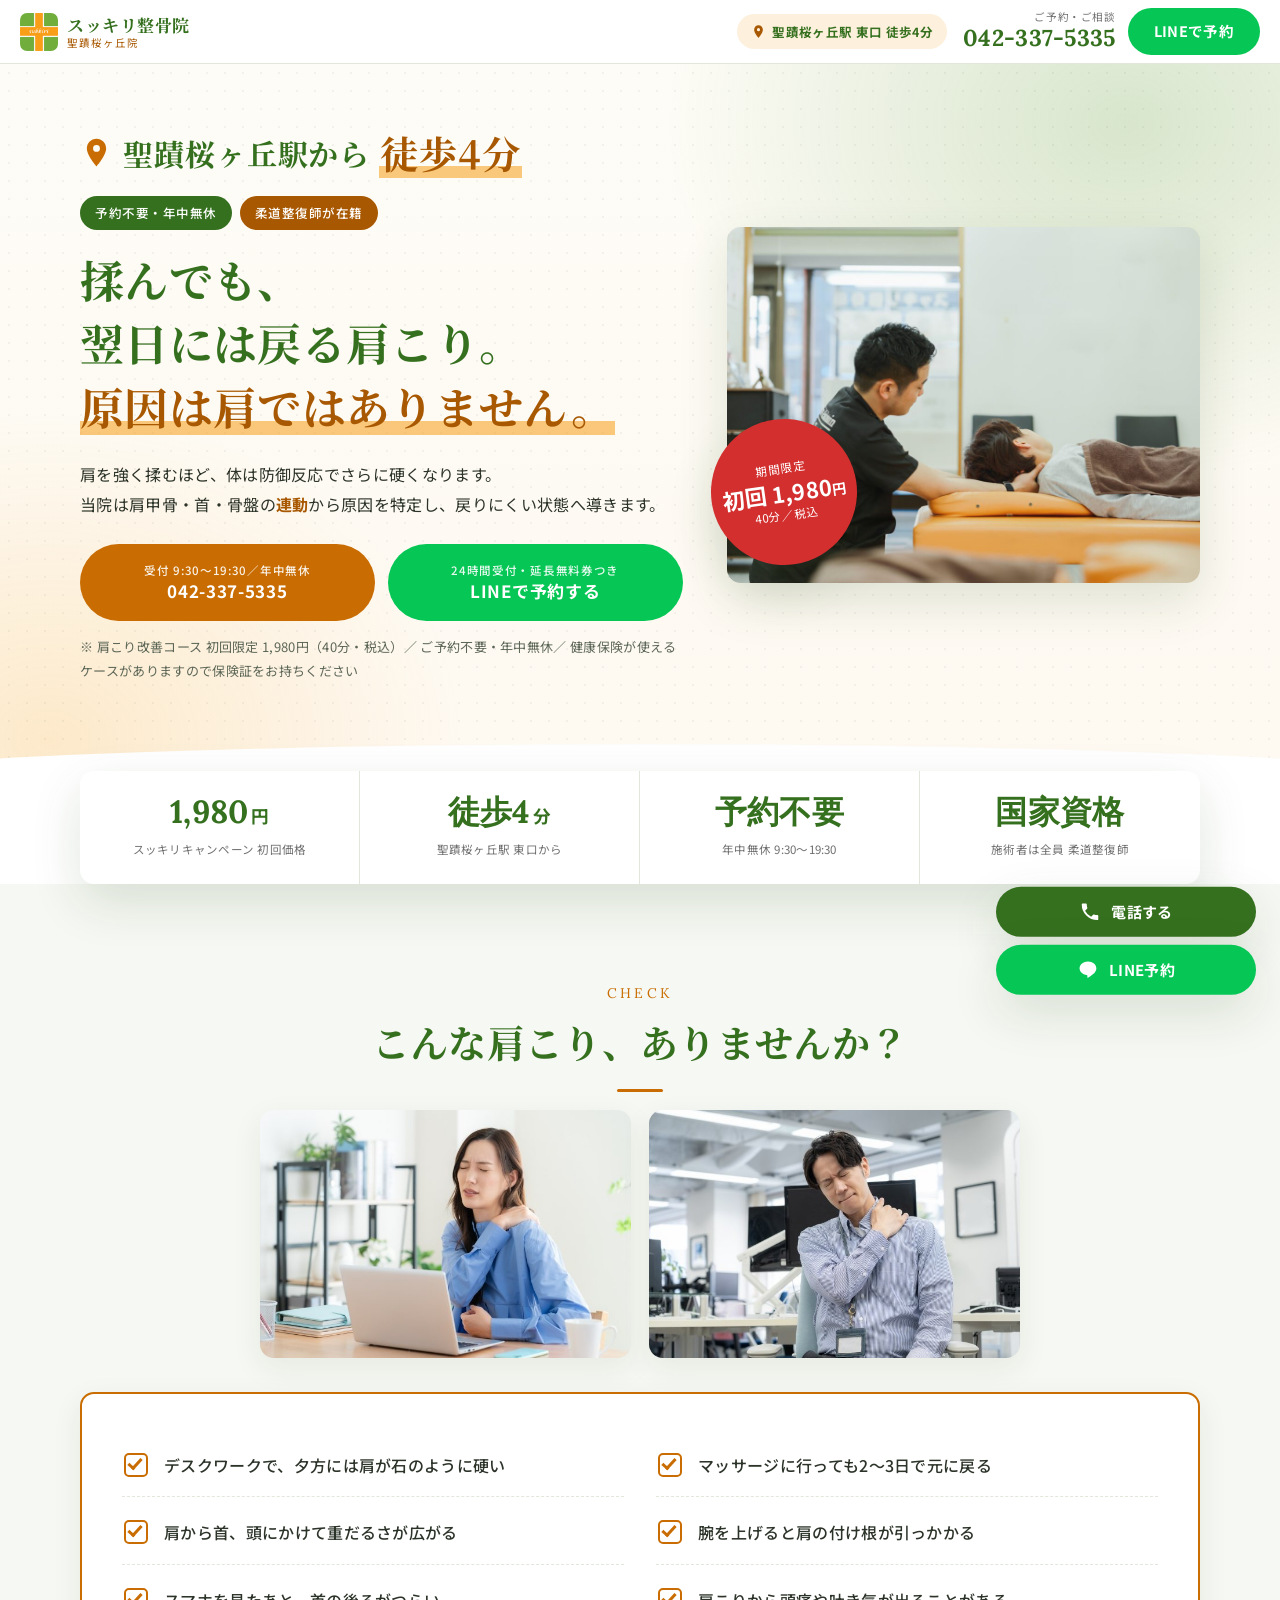
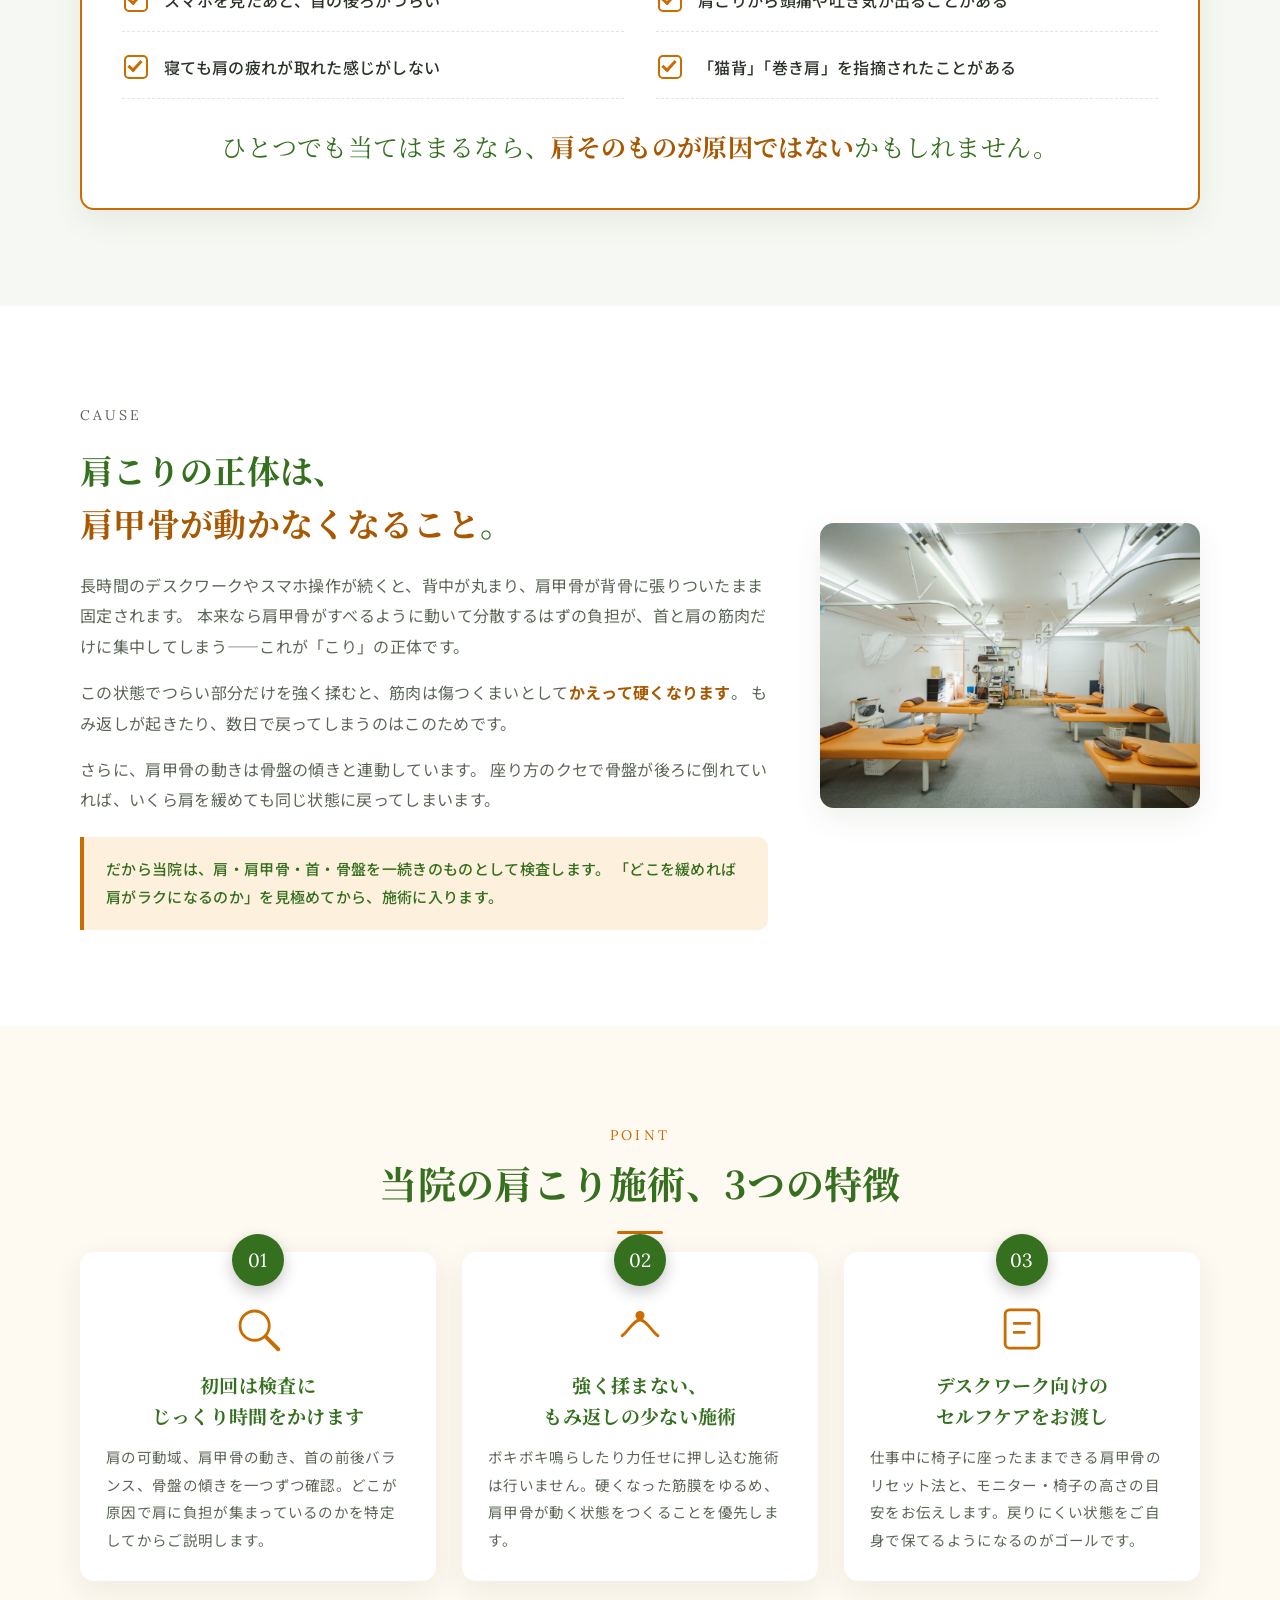
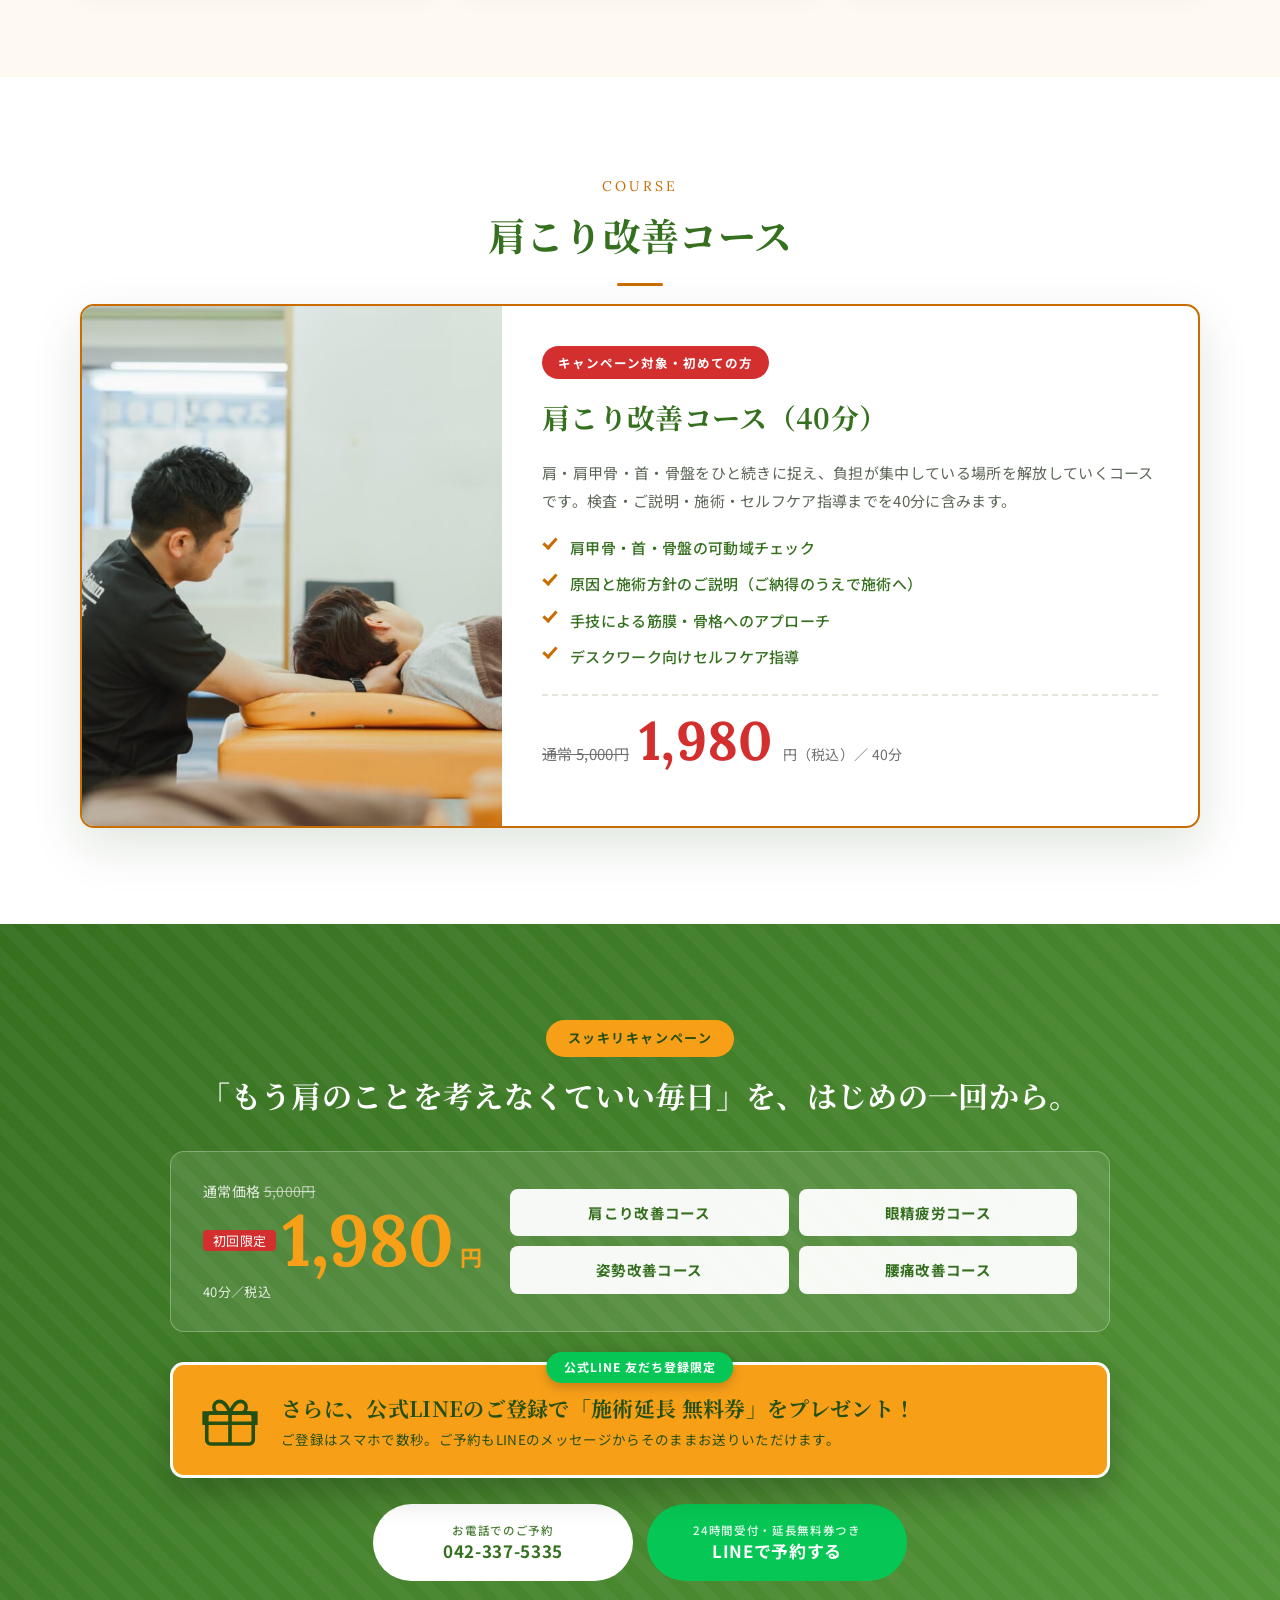
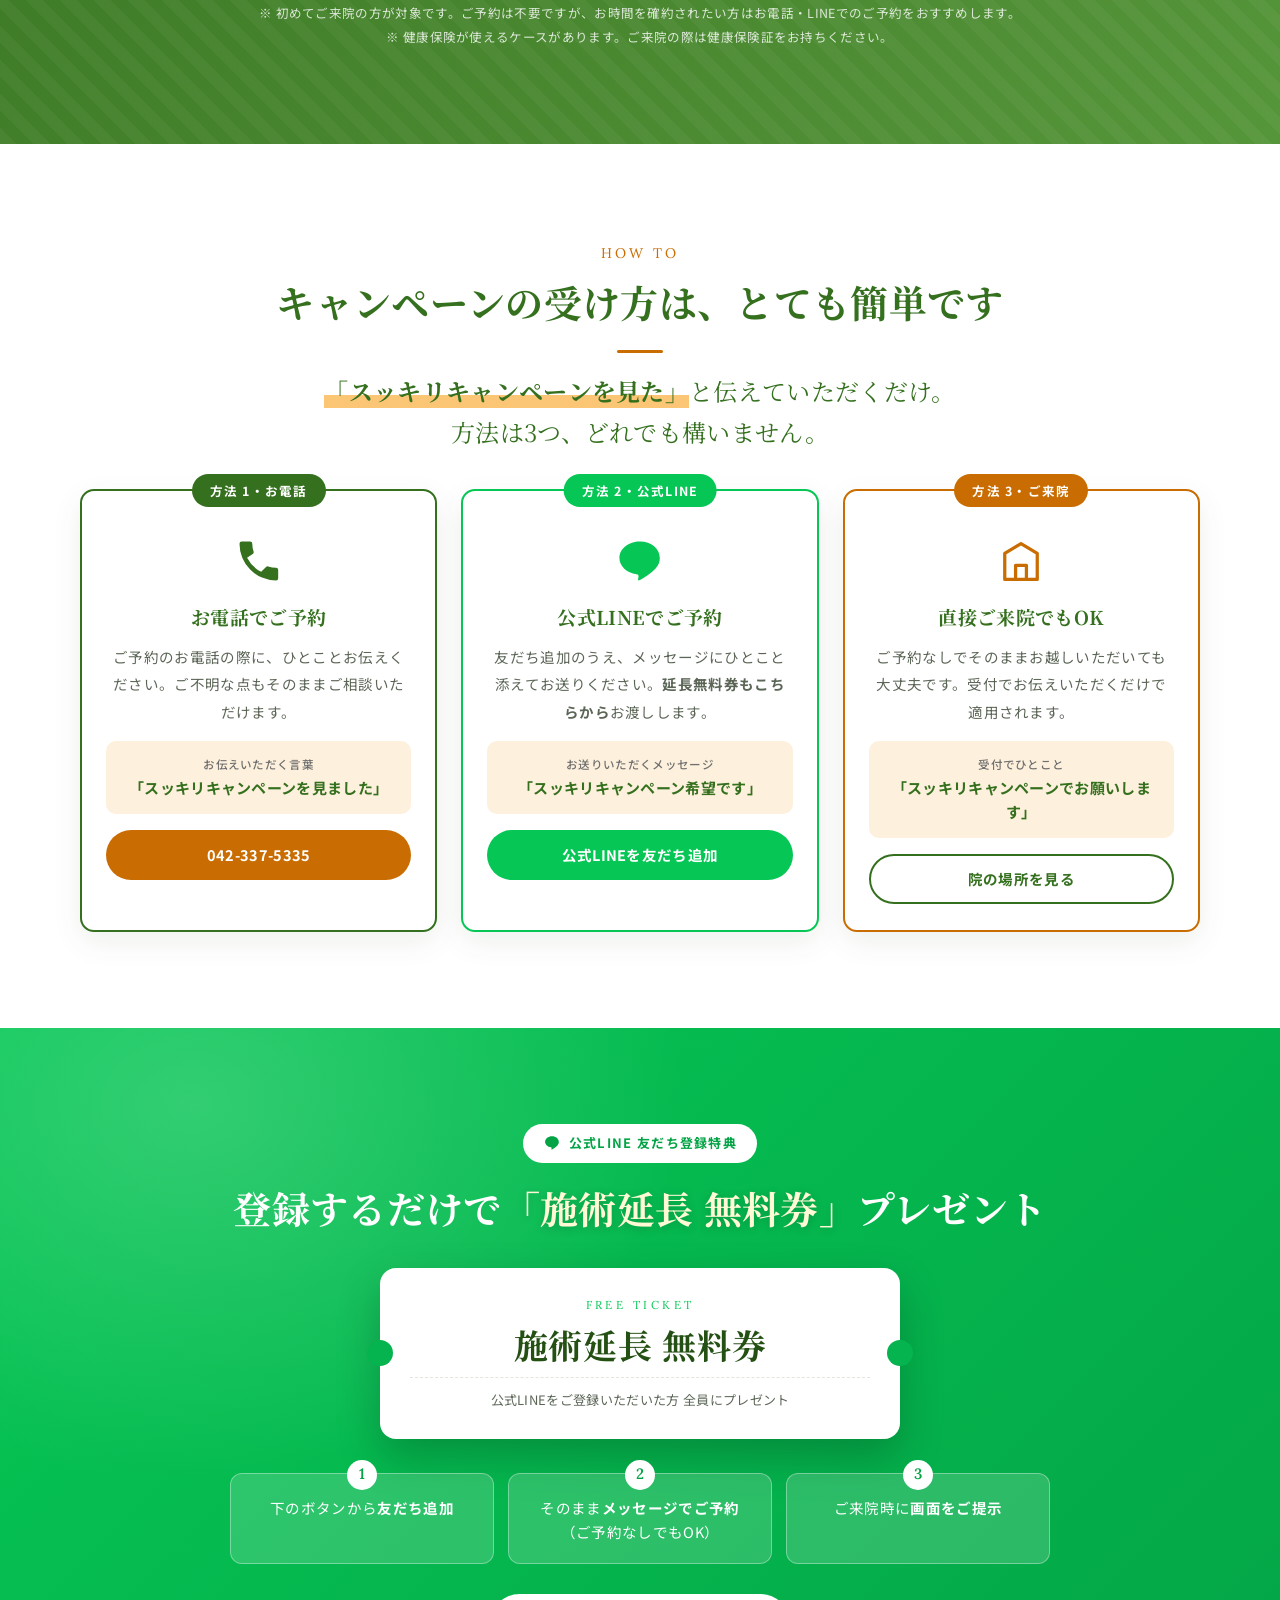
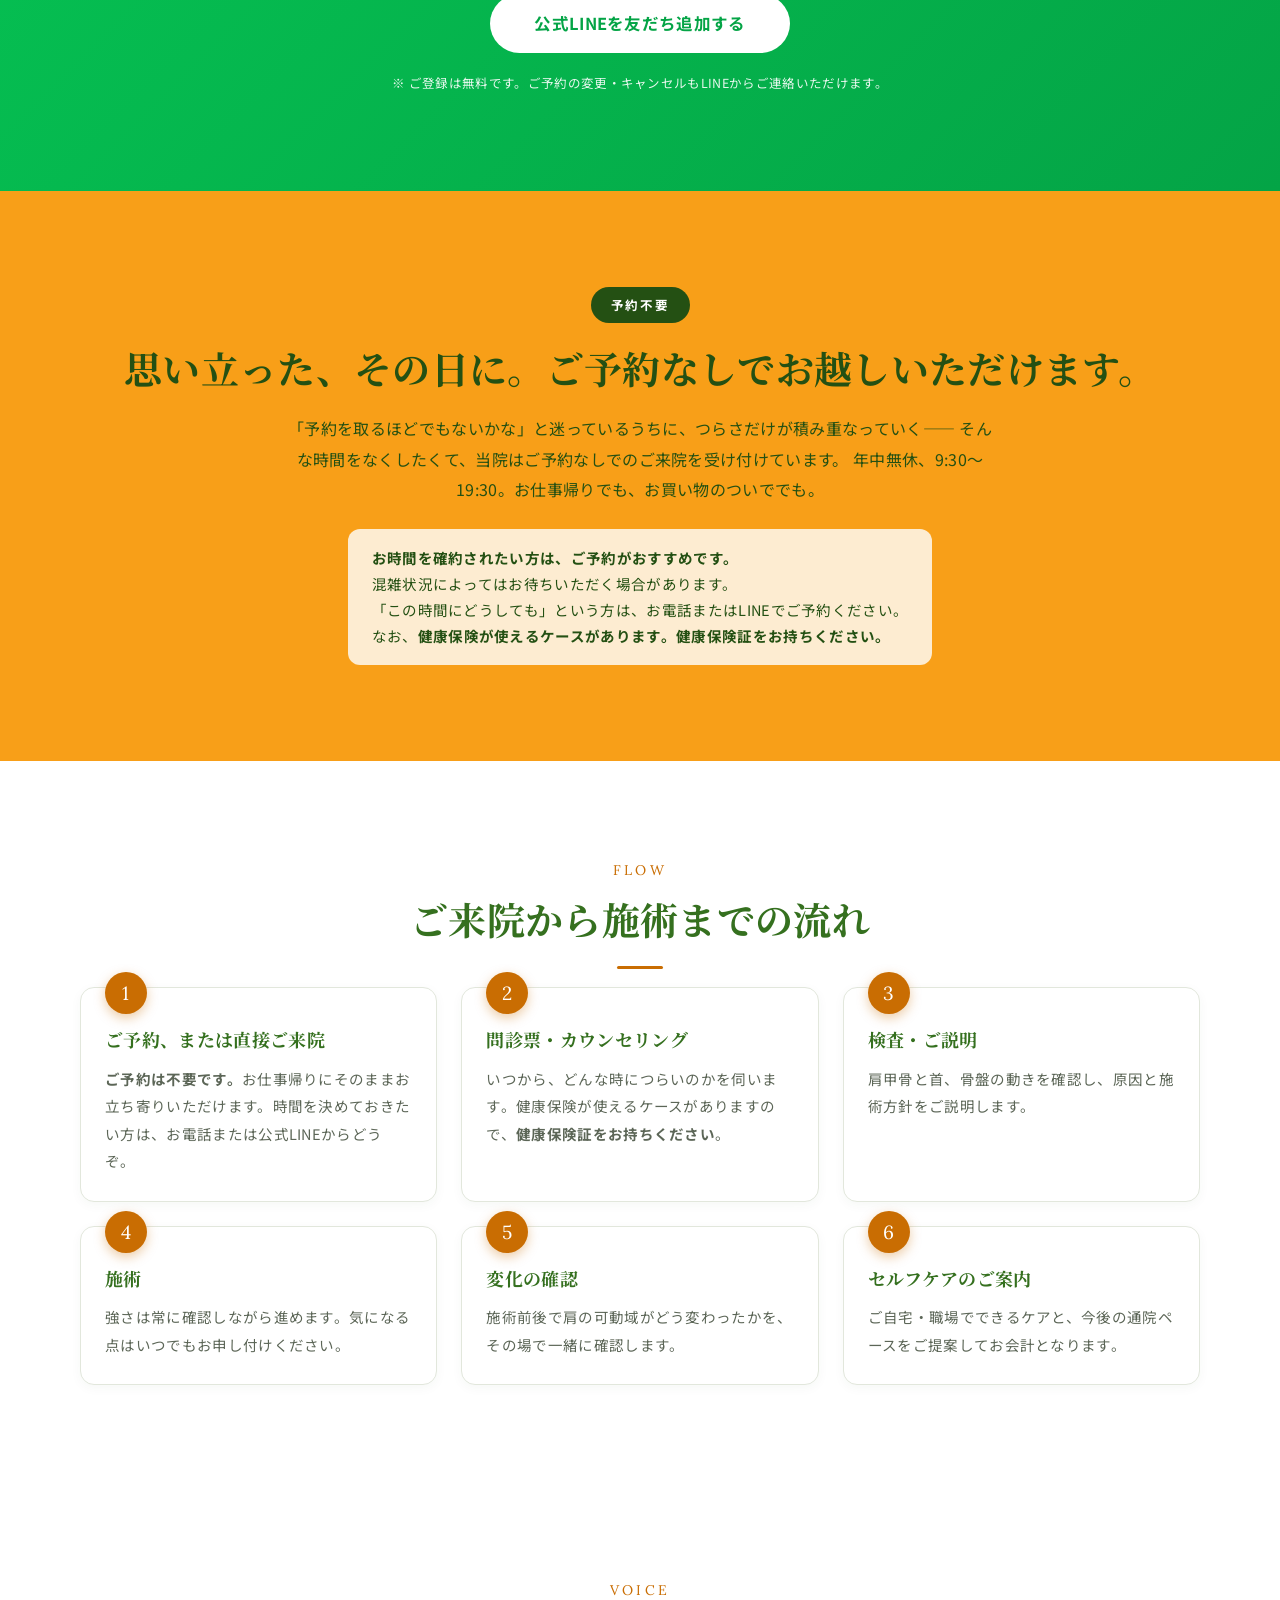
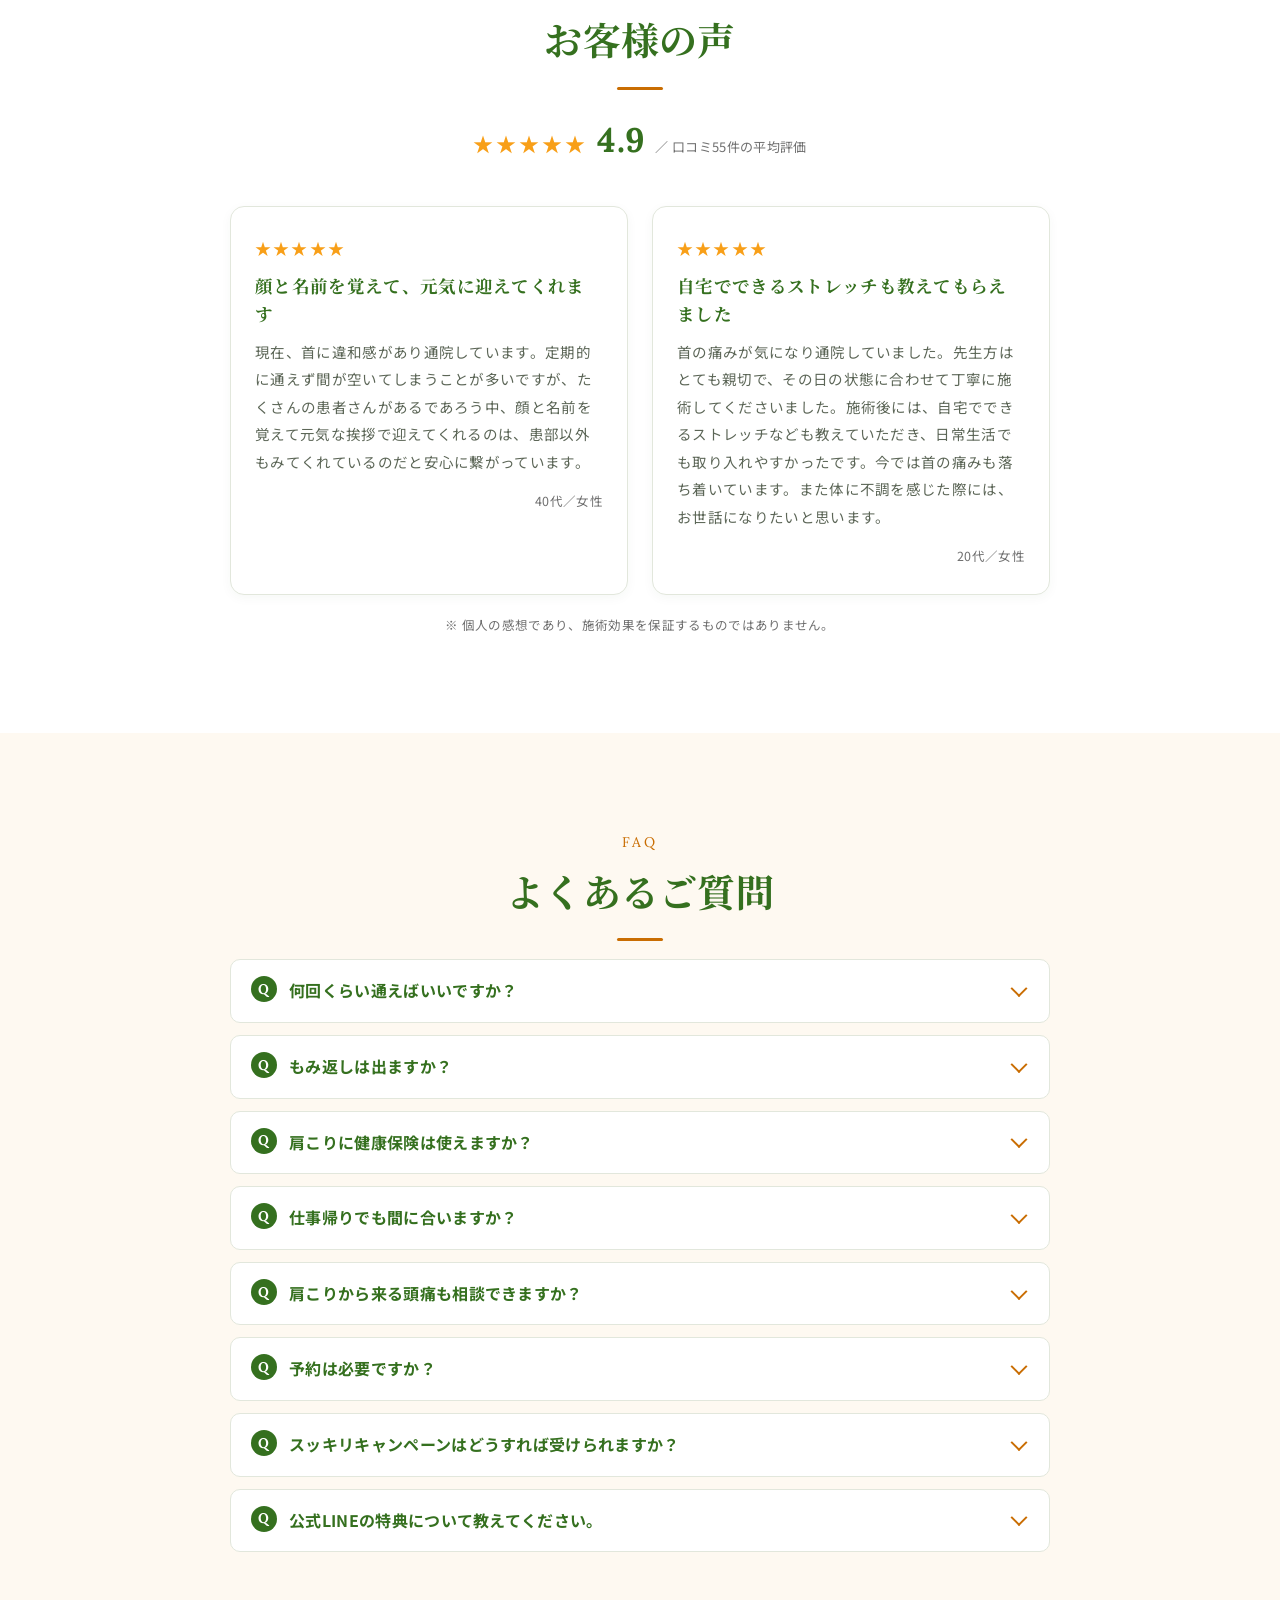
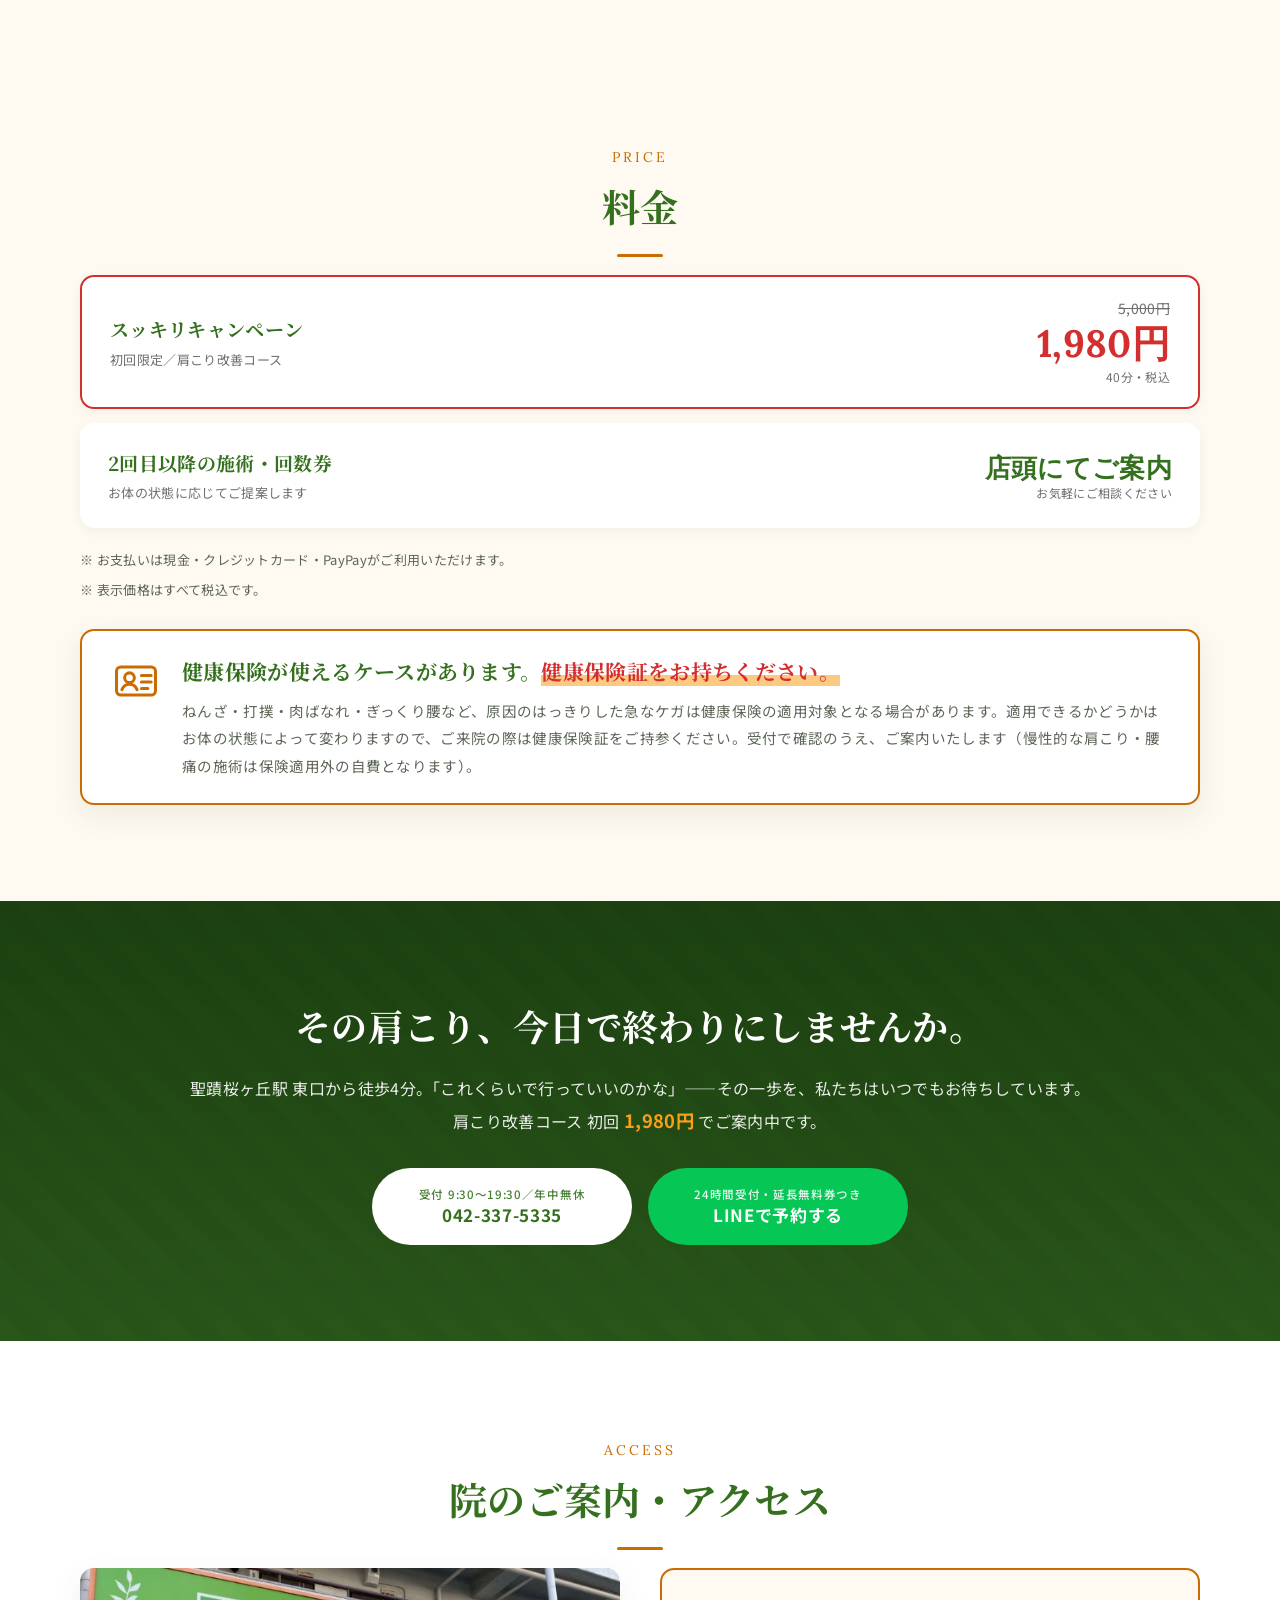
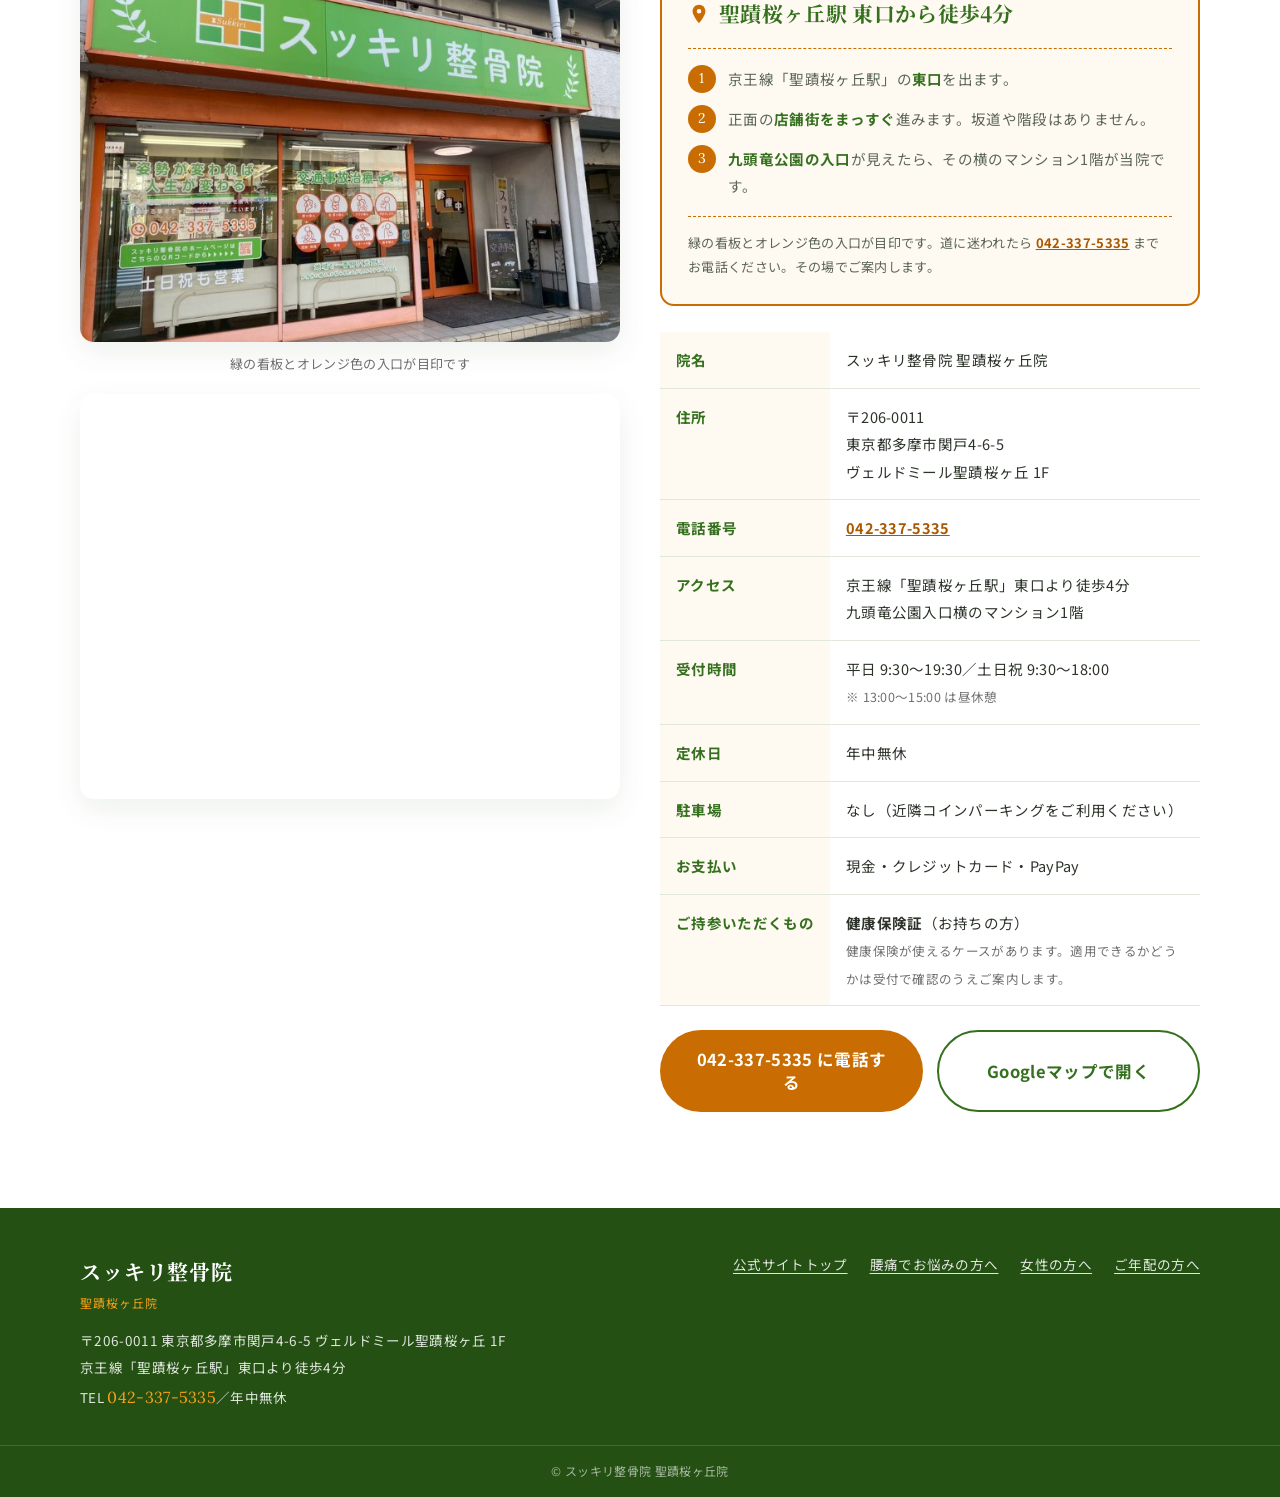
==== commit 61ce7424: "クライアント確認の反映：通常価格5,000円、クレジット決済追加、肩こりLPの口コミ差し替え - 通常価格を 5,980円 → 5,000円 に（全ページ・メタ情報含む） - お支払いにクレジットカー" ====
--- a/lp/katakori.html
+++ b/lp/katakori.html
@@ -18,8 +18,8 @@
 <link rel="preconnect" href="https://fonts.googleapis.com">
 <link rel="preconnect" href="https://fonts.gstatic.com" crossorigin>
 <link href="https://fonts.googleapis.com/css2?family=Lora:wght@400;600&family=Noto+Sans+JP:wght@400;500;700;900&family=Noto+Serif+JP:wght@500;700&display=swap" rel="stylesheet">
-<link rel="stylesheet" href="../assets/css/style.css?v=202608161439">
-<link rel="stylesheet" href="../assets/css/lp.css?v=202608161439">
+<link rel="stylesheet" href="../assets/css/style.css?v=202608161723">
+<link rel="stylesheet" href="../assets/css/lp.css?v=202608161723">
 </head>
 <body class="lp-body t-katakori">
 
@@ -68,7 +68,7 @@
         </div>
         <div class="fv__camp">
           <p class="fv__camp-label">スッキリキャンペーン</p>
-          <p class="fv__camp-price"><s>5,980円</s><i>&rarr;</i><b>1,980</b><span>円</span></p>
+          <p class="fv__camp-price"><s>5,000円</s><i>&rarr;</i><b>1,980</b><span>円</span></p>
           <p class="fv__camp-note">初回限定 / 40分 / 税込</p>
           <p class="fv__camp-gift">さらに公式LINE登録で<br>「施術延長 無料券」プレゼント</p>
         </div>
@@ -187,7 +187,7 @@
             <li>デスクワーク向けセルフケア指導</li>
           </ul>
           <p class="course__price">
-            <s>通常 5,980円</s>
+            <s>通常 5,000円</s>
             <strong>1,980</strong>
             <span>円（税込）／ 40分</span>
           </p>
@@ -205,7 +205,7 @@
       </div>
       <div class="offer__price">
         <div class="offer__price-box">
-          <p class="offer__before">通常価格 <s>5,980円</s></p>
+          <p class="offer__before">通常価格 <s>5,000円</s></p>
           <p class="offer__after"><small>初回限定</small><b>1,980</b><span>円</span></p>
           <p class="offer__note">40分／税込</p>
         </div>
@@ -337,10 +337,9 @@
         <span class="voice__stars" aria-hidden="true">★★★★★</span>
         <b>4.9</b><small>／ 口コミ55件の平均評価</small>
       </p>
-      <ul class="voice__list" data-reveal-group>
+      <ul class="voice__list voice__list--2" data-reveal-group>
         <li data-reveal><p class="voice__stars" aria-hidden="true">★★★★★</p><h3>顔と名前を覚えて、元気に迎えてくれます</h3><p class="voice__txt">現在、首に違和感があり通院しています。定期的に通えず間が空いてしまうことが多いですが、たくさんの患者さんがあるであろう中、顔と名前を覚えて元気な挨拶で迎えてくれるのは、患部以外もみてくれているのだと安心に繋がっています。</p><p class="voice__meta">40代／女性</p></li>
         <li data-reveal><p class="voice__stars" aria-hidden="true">★★★★★</p><h3>自宅でできるストレッチも教えてもらえました</h3><p class="voice__txt">首の痛みが気になり通院していました。先生方はとても親切で、その日の状態に合わせて丁寧に施術してくださいました。施術後には、自宅でできるストレッチなども教えていただき、日常生活でも取り入れやすかったです。今では首の痛みも落ち着いています。また体に不調を感じた際には、お世話になりたいと思います。</p><p class="voice__meta">20代／女性</p></li>
-        <li data-reveal><p class="voice__stars" aria-hidden="true">★★★★★</p><h3>10年以上お世話になっています</h3><p class="voice__txt">10年以上お世話になってます。きっかけは股関節痛でしたが、ギックリ腰や、テレワークによる腰痛や肩こり、全身のメンテナンスで通わせてもらってます。先生方も明るく元気で、いつも親切丁寧に施術いただいてます。</p><p class="voice__meta">40代／男性</p></li>
       </ul>
       <p class="voice__note">※ 個人の感想であり、施術効果を保証するものではありません。</p>
     </div>
@@ -358,7 +357,7 @@
         <details class="faq__item"><summary>仕事帰りでも間に合いますか？</summary><div class="faq__ans"><p>受付は19:30までです（土日祝は18:00まで）。ご予約なしでそのままお立ち寄りいただけます。スーツのままでも、その服装に合わせて施術内容を調整いたしますのでご安心ください。</p></div></details>
         <details class="faq__item"><summary>肩こりから来る頭痛も相談できますか？</summary><div class="faq__ans"><p>首や肩の緊張に伴う頭痛についてはご相談いただけます。ただし、突然の激しい頭痛やしびれ・吐き気を伴う場合は、まず医療機関を受診してください。</p></div></details>
         <details class="faq__item"><summary>予約は必要ですか？</summary><div class="faq__ans"><p><b>ご予約は不要です。</b>思い立ったときに、そのままお越しいただけます。年中無休で9:30〜19:30まで受け付けております。ただし混雑状況によってはお待ちいただく場合がありますので、お時間を確約されたい方はお電話（042-337-5335）または公式LINEからのご予約がおすすめです。</p></div></details>
-        <details class="faq__item"><summary>スッキリキャンペーンはどうすれば受けられますか？</summary><div class="faq__ans"><p>「スッキリキャンペーンを見た」とお伝えいただくだけです。①お電話でのご予約時、②公式LINEでのご予約メッセージ、③ご来院時に受付で——どの方法でも構いません。初めてご来院の方が対象で、初回40分の施術が5,980円→<b>1,980円</b>になります。</p></div></details>
+        <details class="faq__item"><summary>スッキリキャンペーンはどうすれば受けられますか？</summary><div class="faq__ans"><p>「スッキリキャンペーンを見た」とお伝えいただくだけです。①お電話でのご予約時、②公式LINEでのご予約メッセージ、③ご来院時に受付で——どの方法でも構いません。初めてご来院の方が対象で、初回40分の施術が5,000円→<b>1,980円</b>になります。</p></div></details>
         <details class="faq__item"><summary>公式LINEの特典について教えてください。</summary><div class="faq__ans"><p>公式LINEを友だち追加していただいた方に、<b>施術の延長無料券</b>をプレゼントしています。ご登録後、LINEのメッセージからそのままご予約いただけます。ご来院時に画面をご提示ください。</p></div></details>
       </div>    </div>
   </section>
@@ -369,11 +368,11 @@
       <p class="sec__eyebrow">Price</p>
       <h2 class="sec__title">料金</h2>
       <div class="price__table">
-        <dl class="price__row price__row--feature"><dt><b>スッキリキャンペーン</b><small>初回限定／肩こり改善コース</small></dt><dd><s>5,980円</s><strong>1,980円</strong><span>40分・税込</span></dd></dl>
+        <dl class="price__row price__row--feature"><dt><b>スッキリキャンペーン</b><small>初回限定／肩こり改善コース</small></dt><dd><s>5,000円</s><strong>1,980円</strong><span>40分・税込</span></dd></dl>
         <dl class="price__row"><dt><b>2回目以降の施術・回数券</b><small>お体の状態に応じてご提案します</small></dt><dd><strong>店頭にてご案内</strong><span>お気軽にご相談ください</span></dd></dl>
       </div>
       <ul class="price__notes">
-        <li>お支払いは現金・PayPayがご利用いただけます。</li>
+        <li>お支払いは現金・クレジットカード・PayPayがご利用いただけます。</li>
         <li>表示価格はすべて税込です。</li>
       </ul>
       <div class="notice" data-reveal>
@@ -429,7 +428,7 @@
             <tr><th scope="row">受付時間</th><td>平日 9:30〜19:30／土日祝 9:30〜18:00<br><small>※ 13:00〜15:00 は昼休憩</small></td></tr>
             <tr><th scope="row">定休日</th><td>年中無休</td></tr>
             <tr><th scope="row">駐車場</th><td>なし（近隣コインパーキングをご利用ください）</td></tr>
-            <tr><th scope="row">お支払い</th><td>現金・PayPay</td></tr>
+            <tr><th scope="row">お支払い</th><td>現金・クレジットカード・PayPay</td></tr>
             <tr><th scope="row">ご持参いただくもの</th><td><b>健康保険証</b>（お持ちの方）<br><small>健康保険が使えるケースがあります。適用できるかどうかは受付で確認のうえご案内します。</small></td></tr>
           </tbody></table>
           <div class="access__actions">
@@ -468,6 +467,6 @@
   <a class="follow__btn follow__btn--line" href="https://lin.ee/XXXXXXX" target="_blank" rel="noopener"><span class="follow__ico" aria-hidden="true"><svg viewBox="0 0 24 24"><path d="M12 3C6.9 3 2.8 6.3 2.8 10.4c0 3.7 3.3 6.8 7.7 7.4.3.07.7.2.8.5.1.26.07.66.03.92l-.13.78c-.04.23-.18.9.8.5s5.3-3.1 7.2-5.3c1.3-1.5 1.9-3 1.9-4.8C21.2 6.3 17.1 3 12 3z" fill="currentColor"/></svg></span>LINE予約</a>
 </div>
 
-<script src="../assets/js/main.js?v=202608161439" defer></script>
+<script src="../assets/js/main.js?v=202608161723" defer></script>
 </body>
 </html>
--- a/assets/css/style.css
+++ b/assets/css/style.css
@@ -1108,6 +1108,8 @@
 .voice__rating b { font-family: var(--f-en); font-size: 34px; color: var(--navy); }
 .voice__rating small { font-size: 13px; color: var(--gray); }
 .voice__list { display: grid; grid-template-columns: repeat(3, 1fr); gap: 24px; }
+/* 2件のときは2カラムで中央寄せ（3カラムのまま左に寄ると間が抜けて見えるため） */
+.voice__list--2 { grid-template-columns: repeat(2, 1fr); max-width: 820px; margin-inline: auto; }
 .voice__list li {
   background: #fff;
   border: 1px solid var(--border);
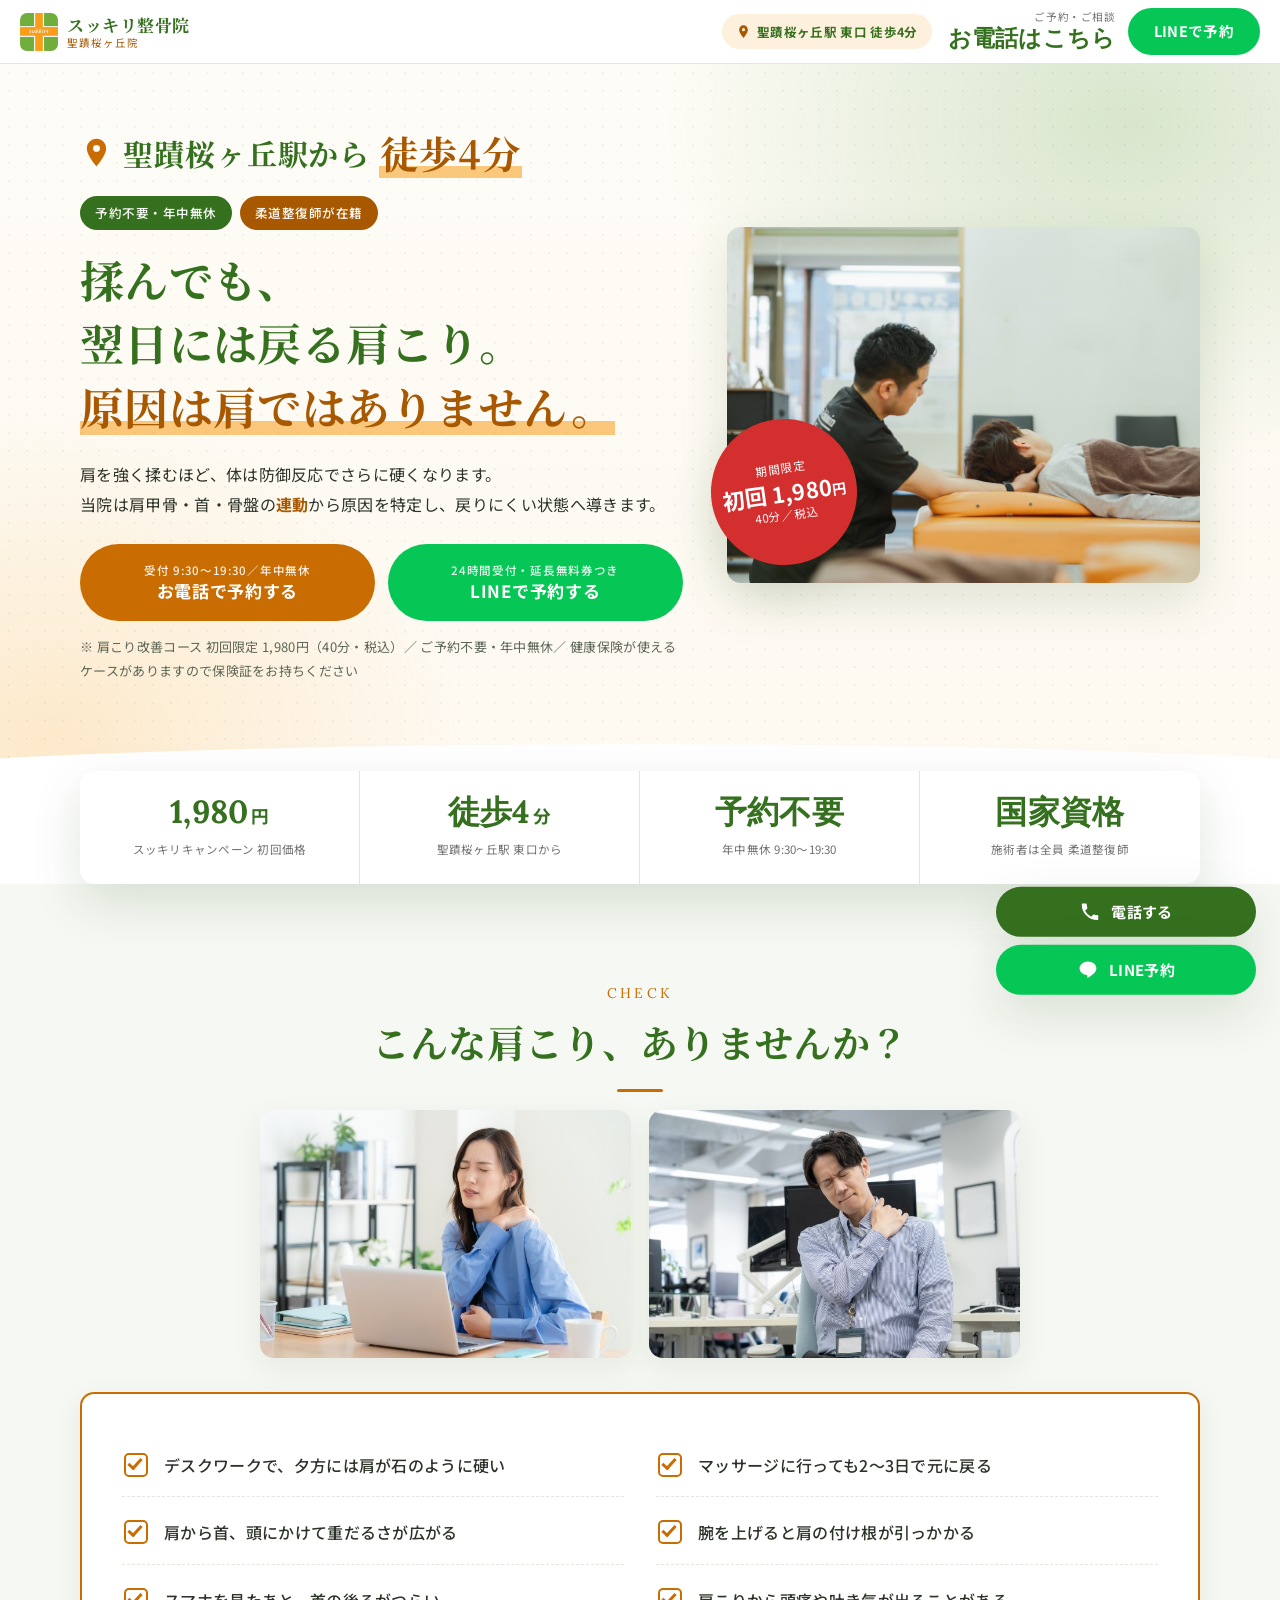
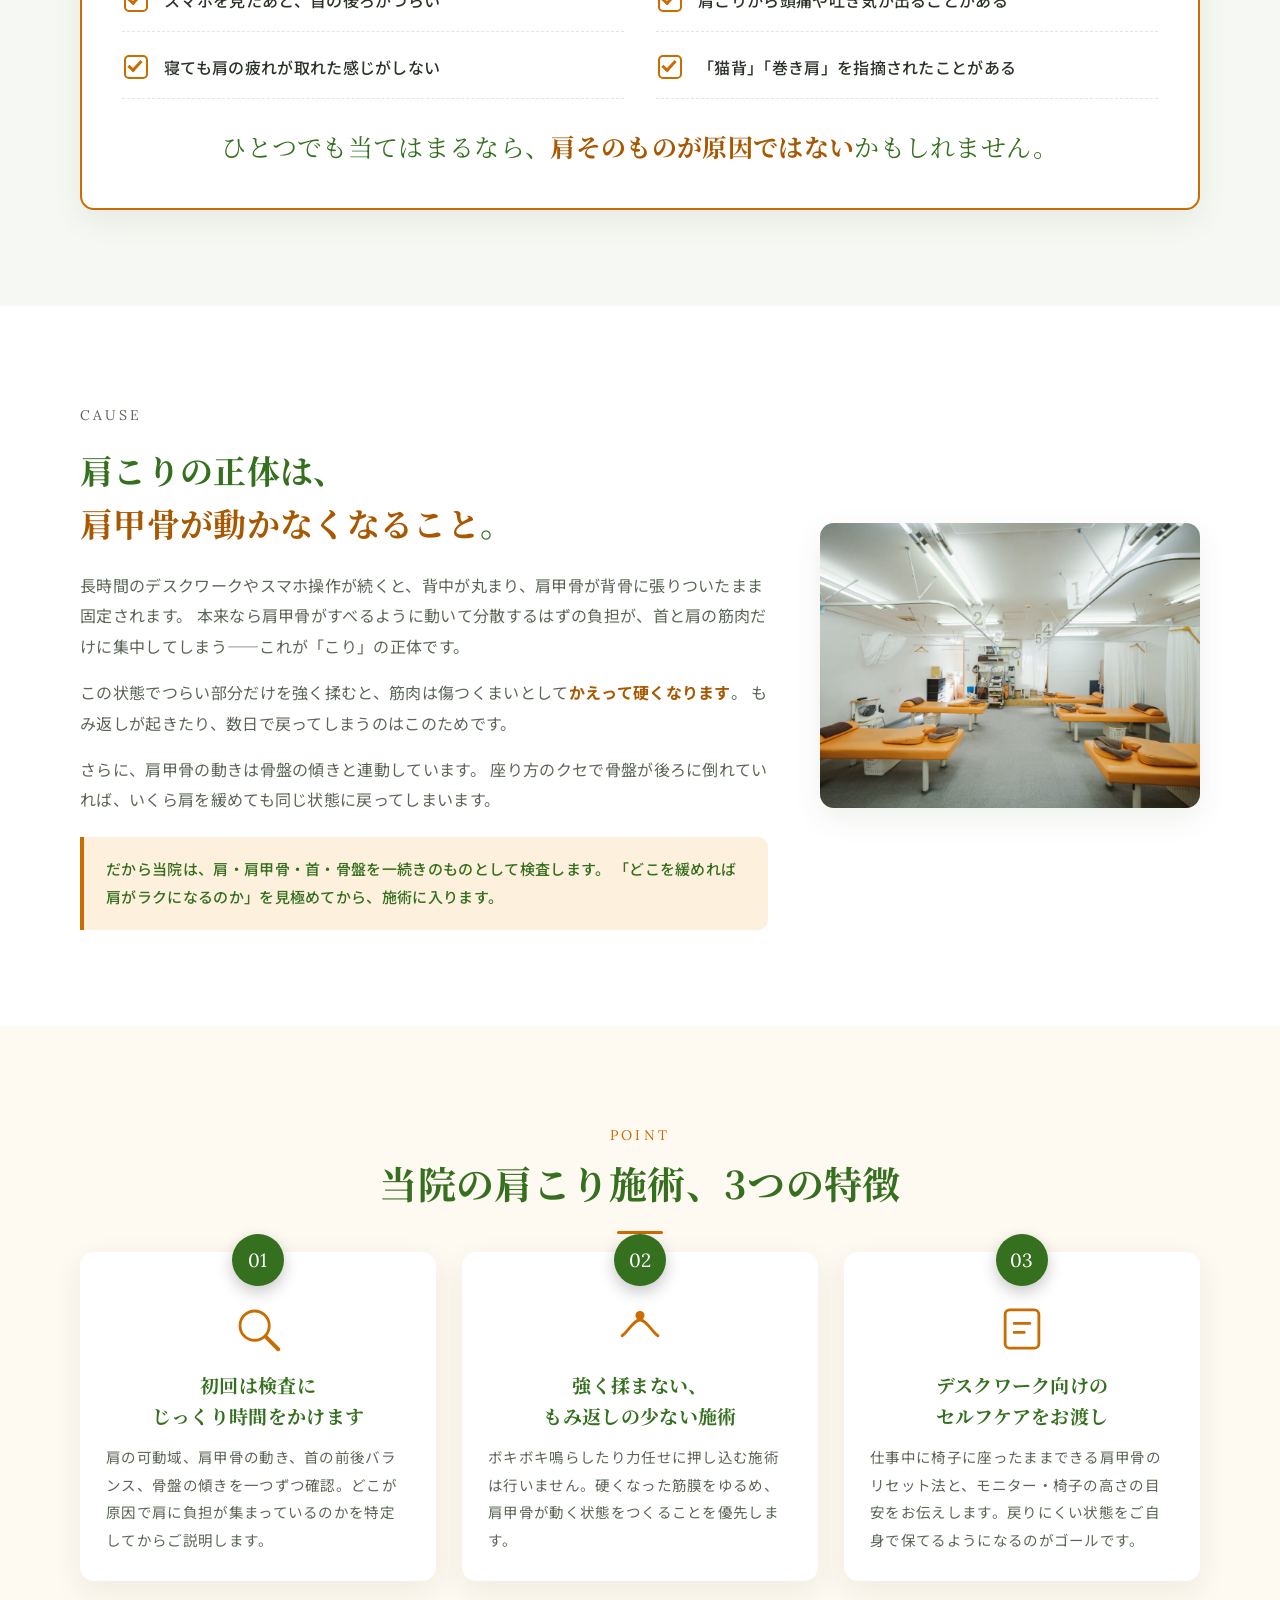
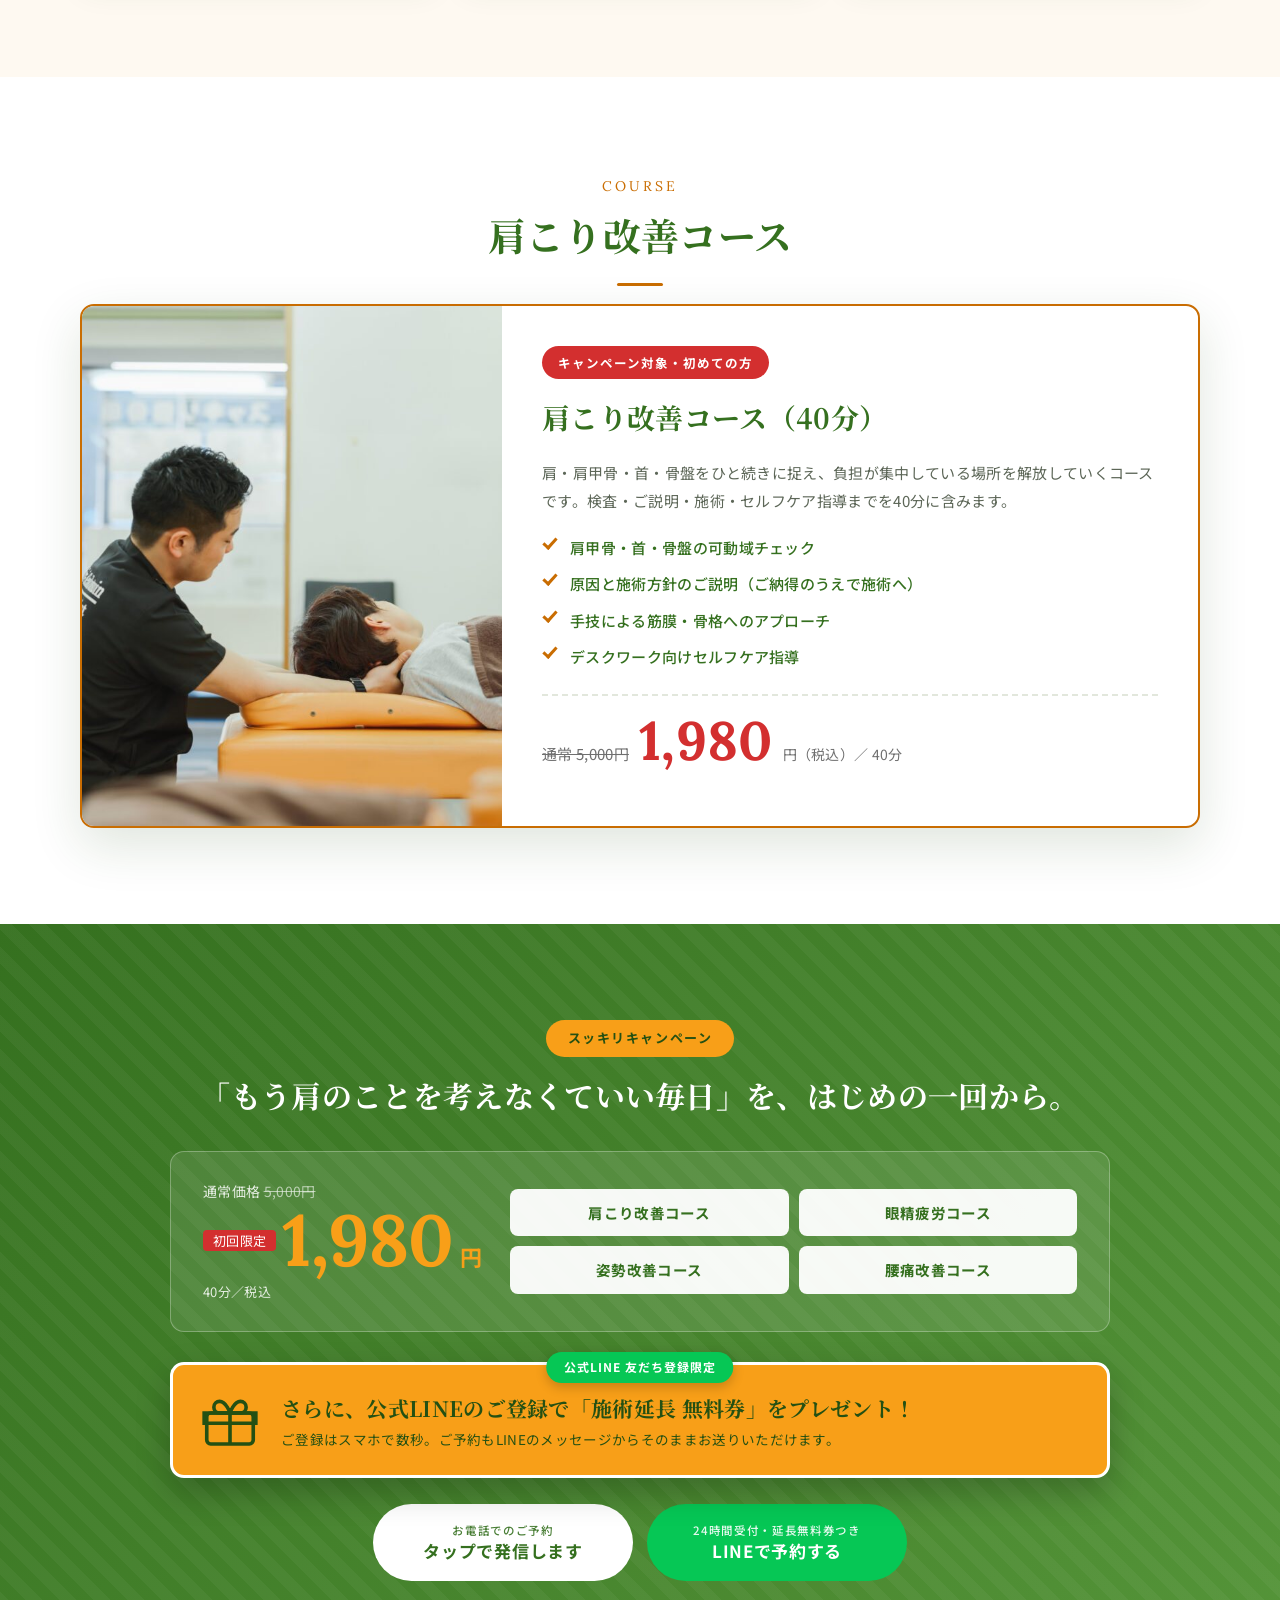
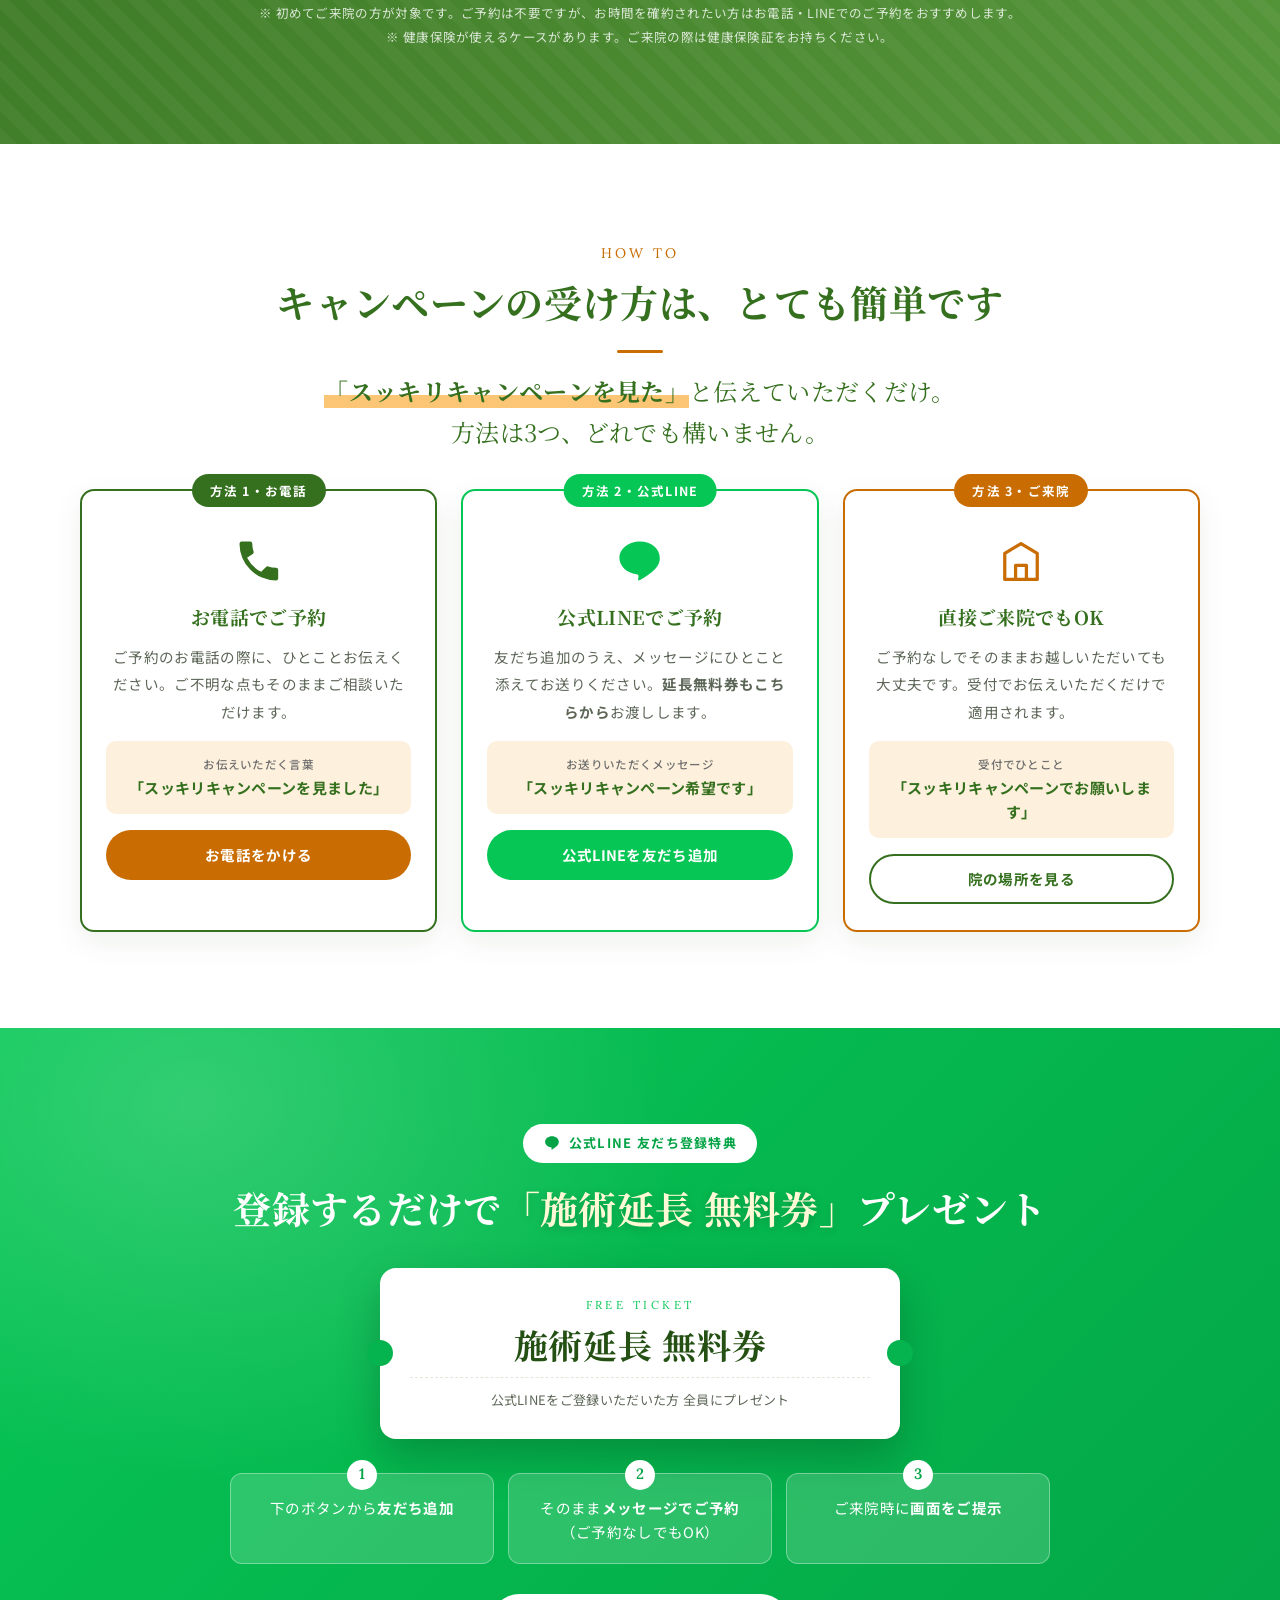
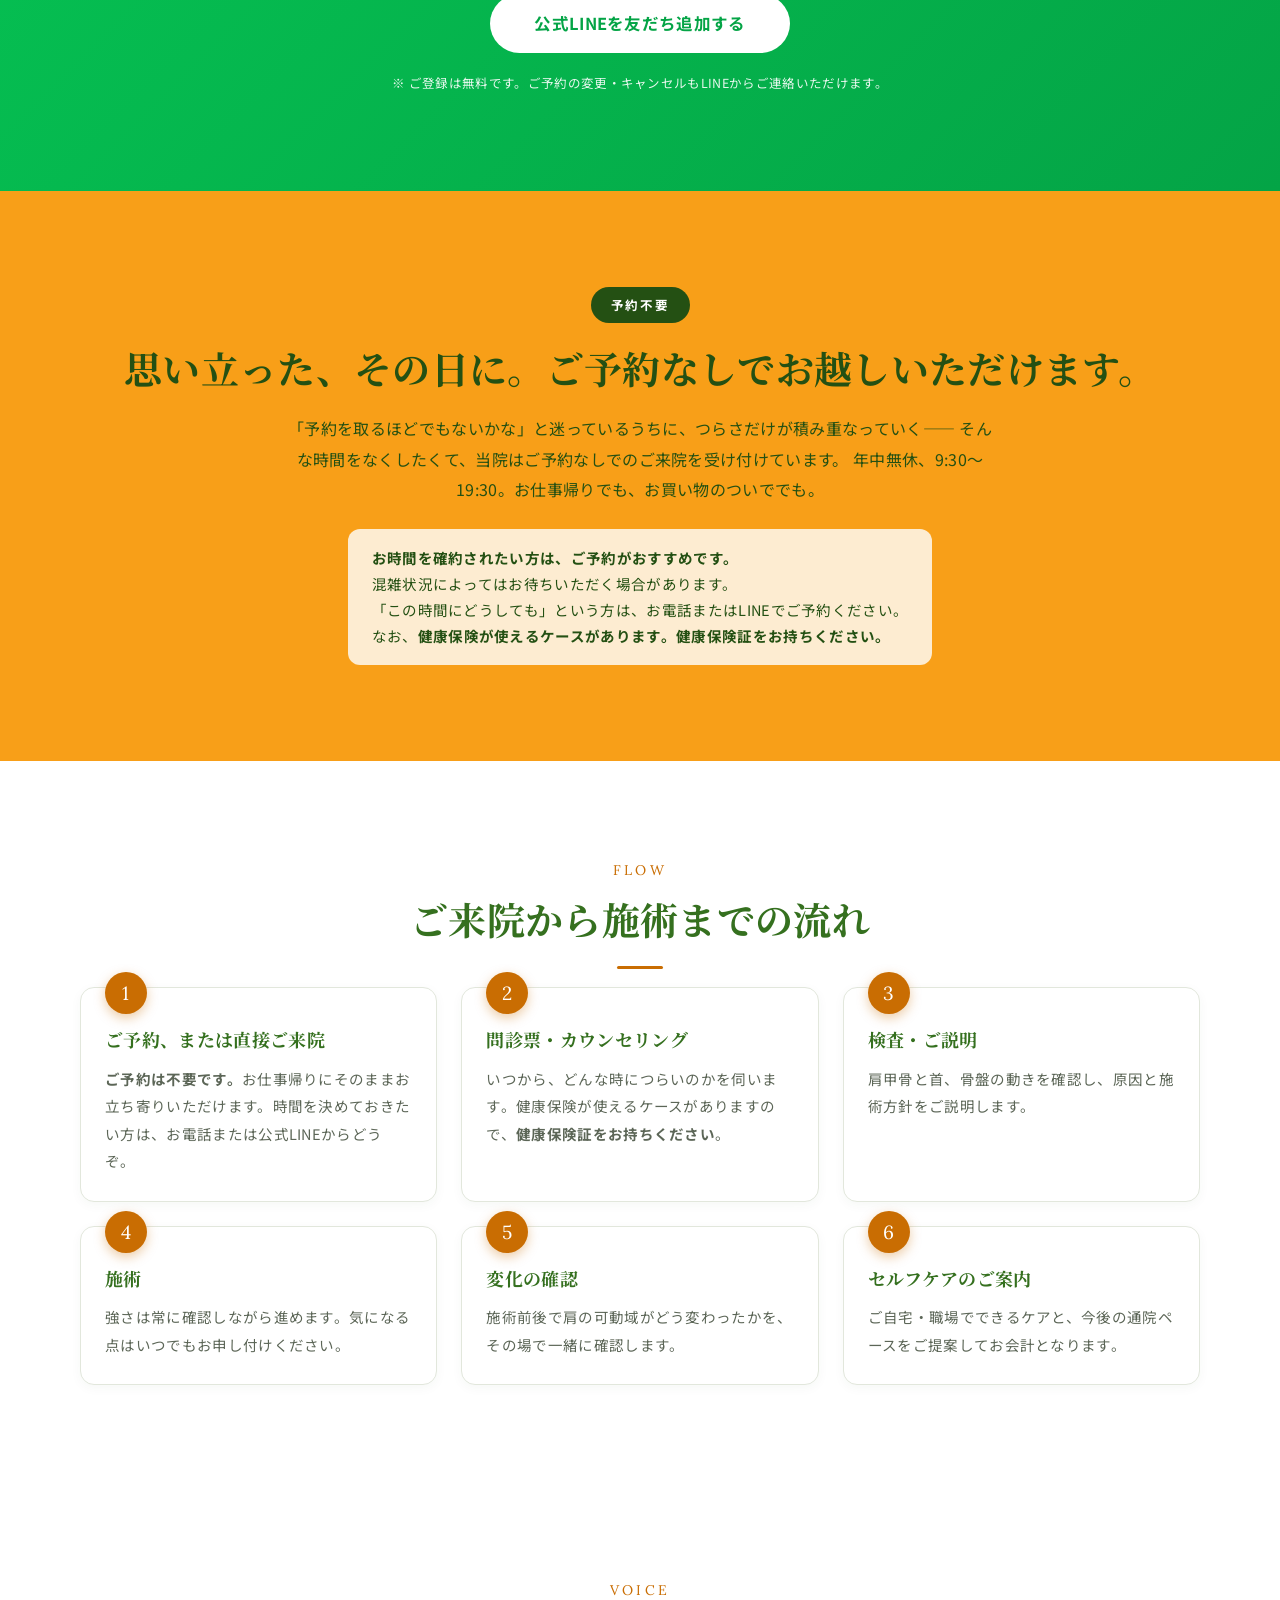
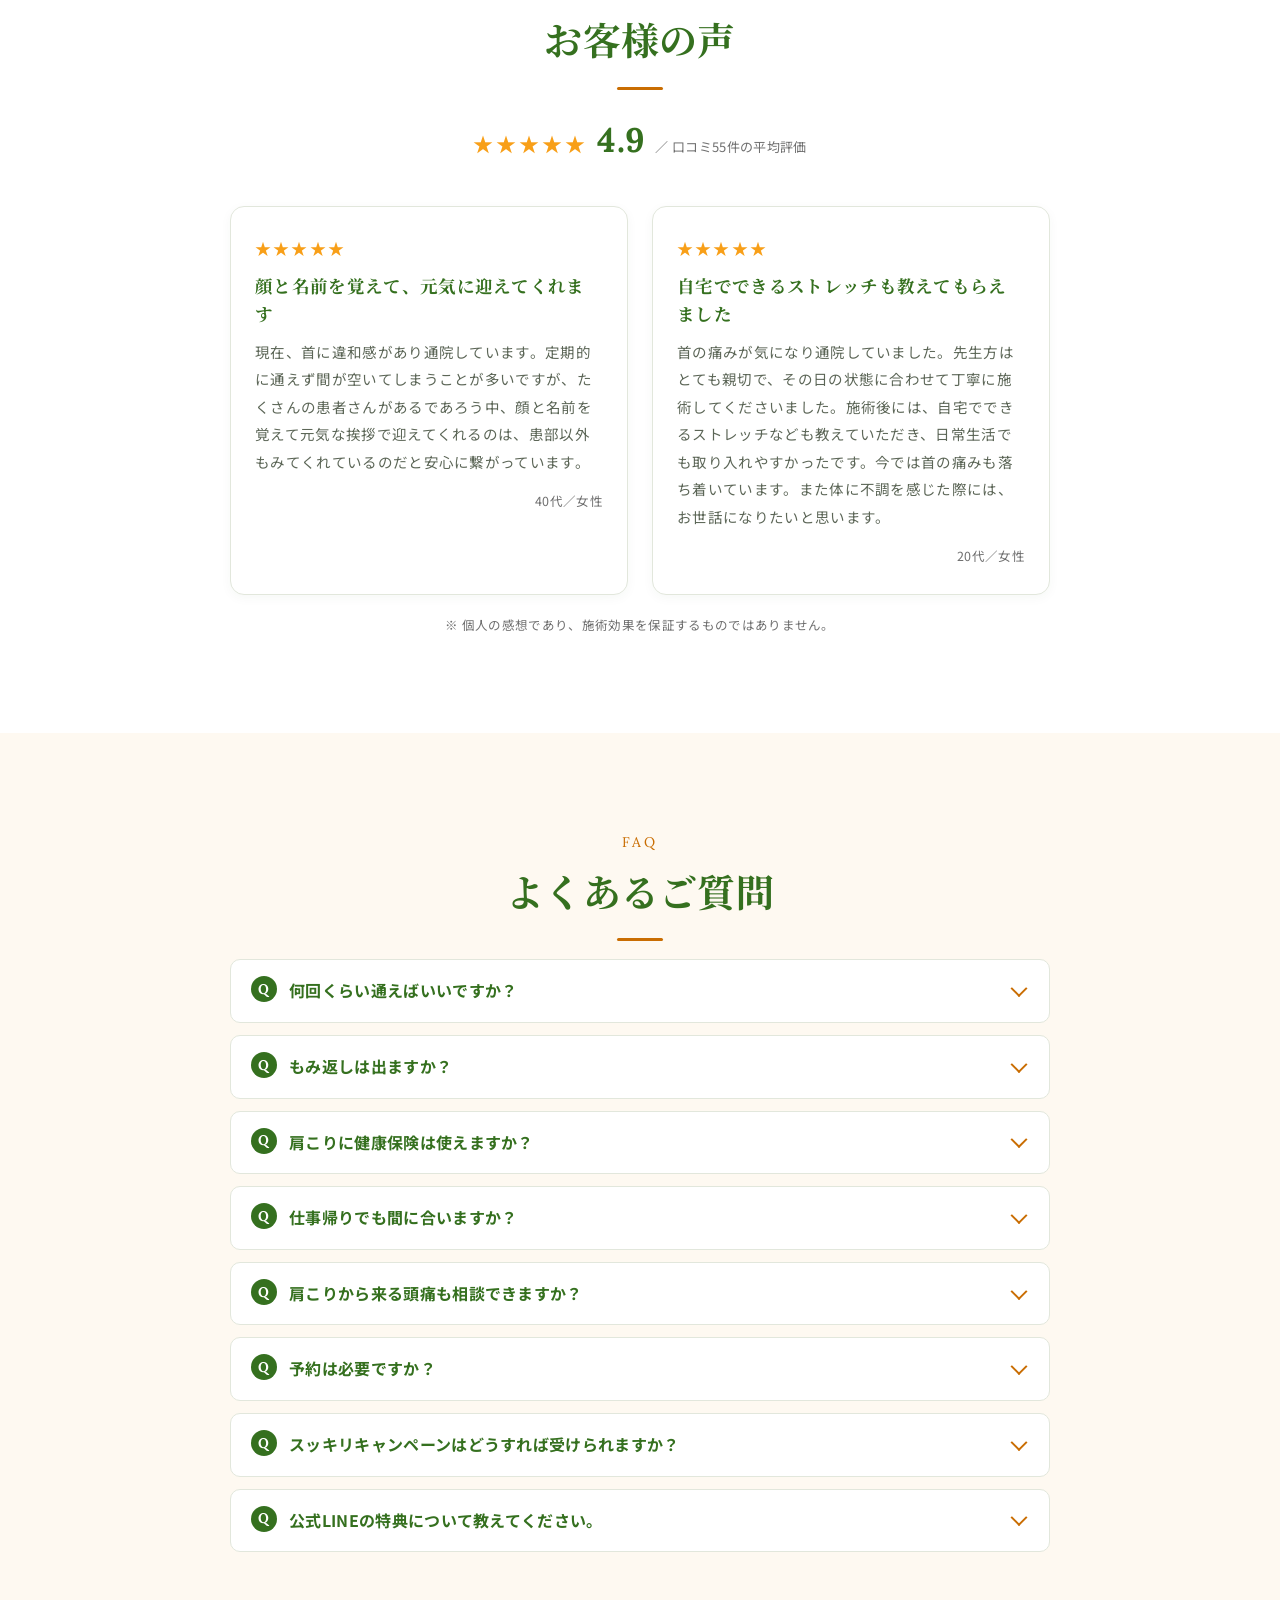
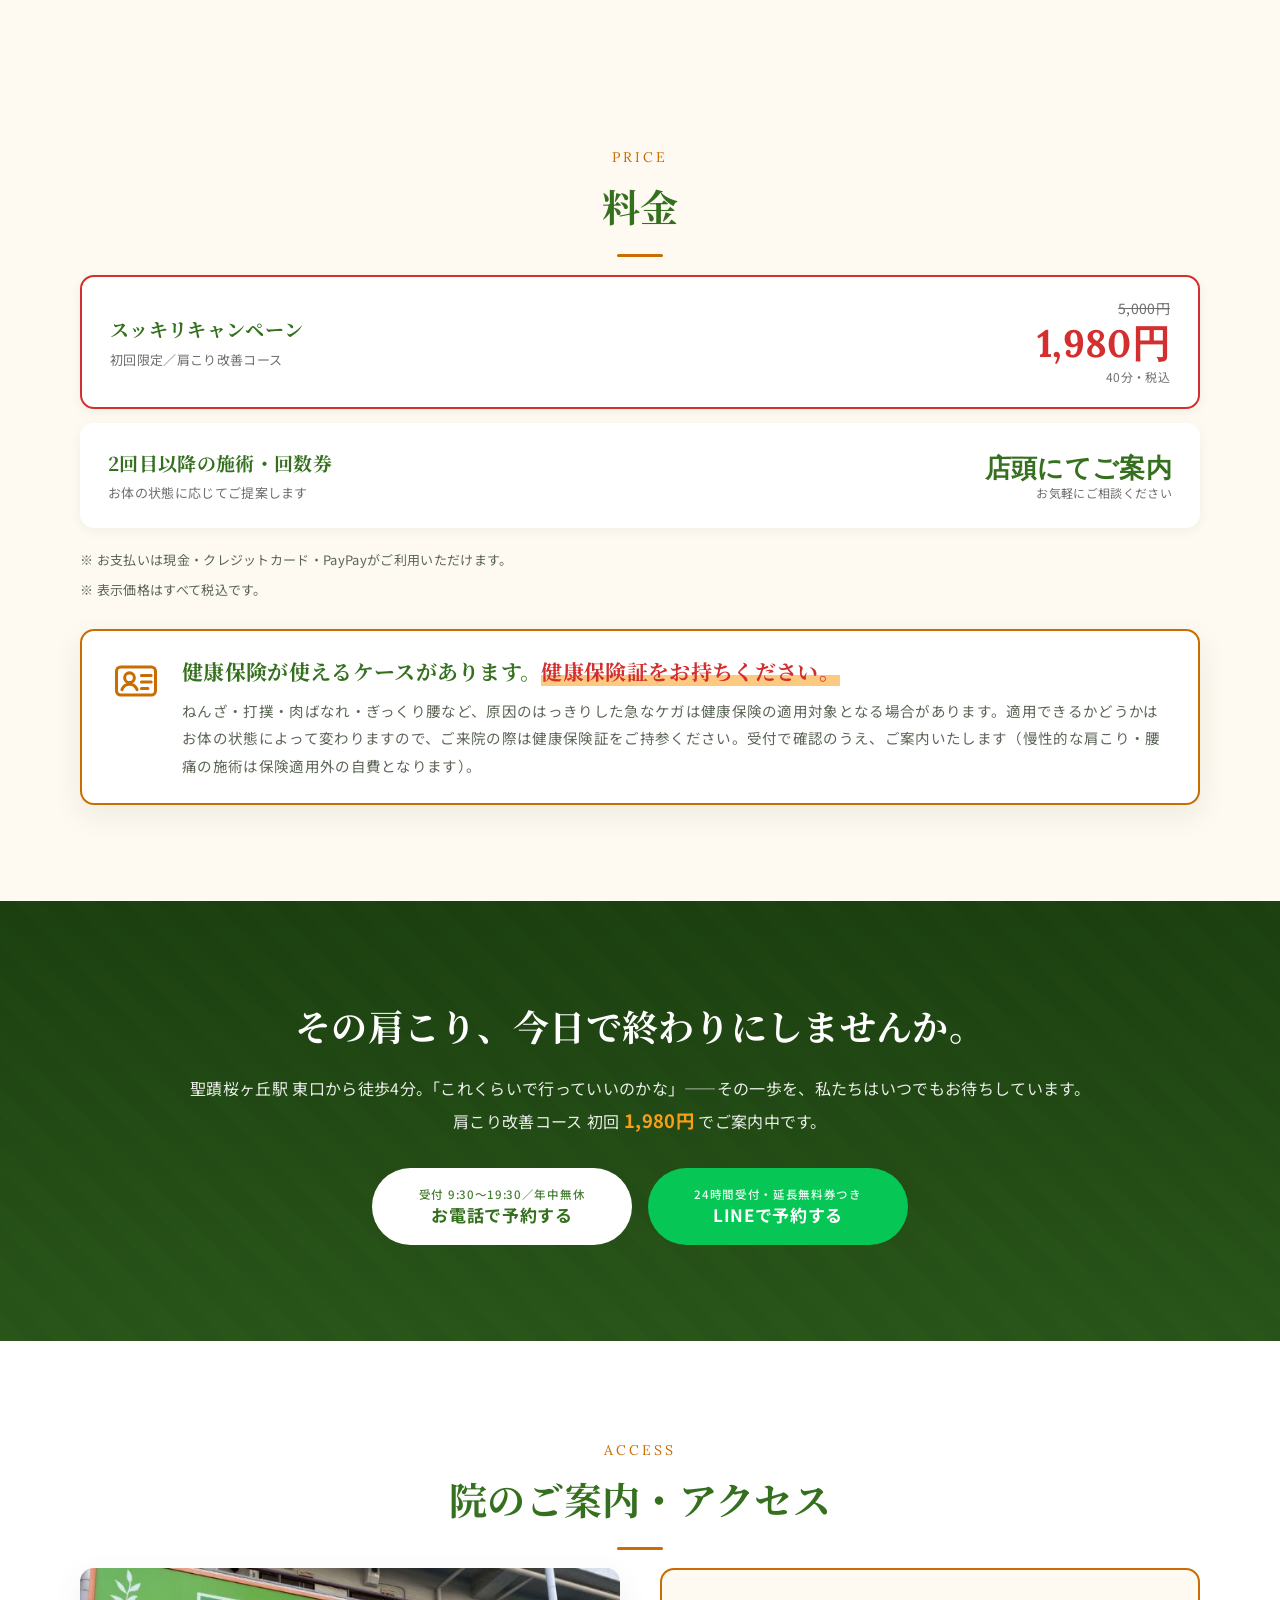
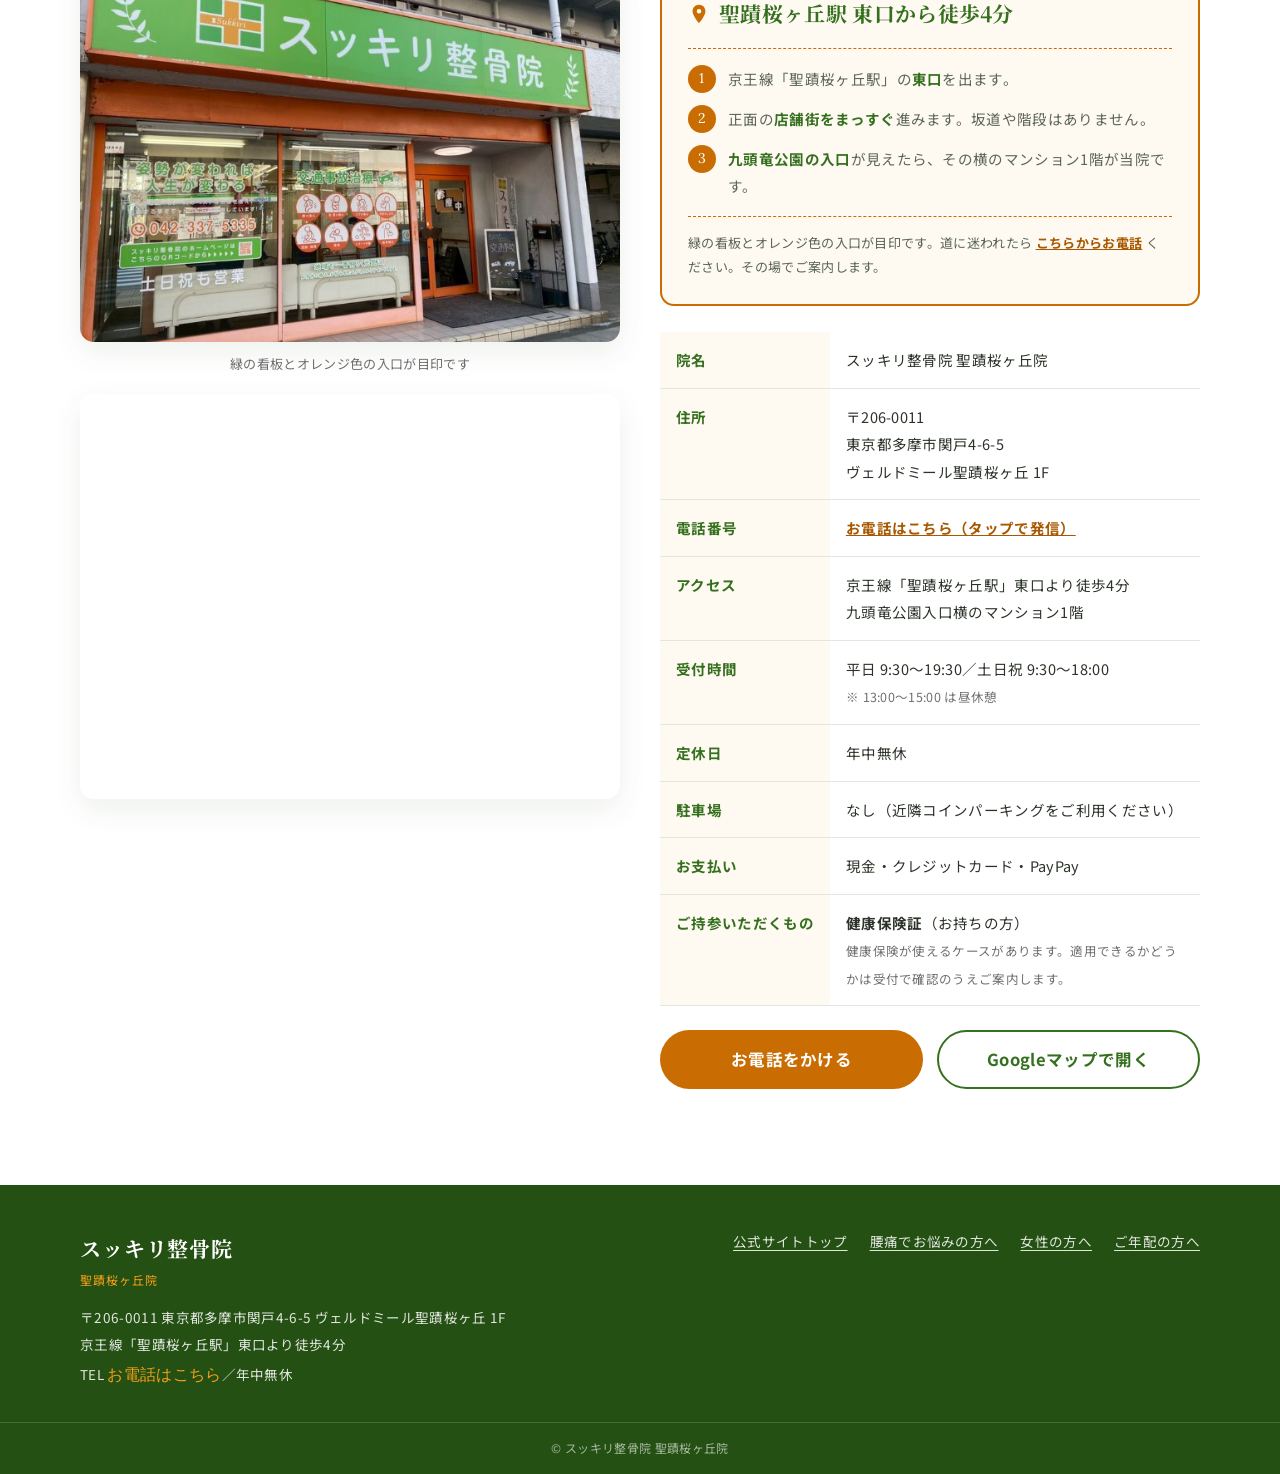
==== commit f0ba07a7: "公式LINEのURLを設定し、電話番号を非表示化して発信先を050へ変更 - LINE: プレースホルダー → https://lin.ee/xh8tpPp（全35箇所） - 電話: 表示していた 0" ====
--- a/lp/katakori.html
+++ b/lp/katakori.html
@@ -18,8 +18,8 @@
 <link rel="preconnect" href="https://fonts.googleapis.com">
 <link rel="preconnect" href="https://fonts.gstatic.com" crossorigin>
 <link href="https://fonts.googleapis.com/css2?family=Lora:wght@400;600&family=Noto+Sans+JP:wght@400;500;700;900&family=Noto+Serif+JP:wght@500;700&display=swap" rel="stylesheet">
-<link rel="stylesheet" href="../assets/css/style.css?v=202608161723">
-<link rel="stylesheet" href="../assets/css/lp.css?v=202608161723">
+<link rel="stylesheet" href="../assets/css/style.css?v=202608161823">
+<link rel="stylesheet" href="../assets/css/lp.css?v=202608161823">
 </head>
 <body class="lp-body t-katakori">
 
@@ -33,8 +33,8 @@
     </a>
     <span class="lp-hd__access"><svg viewBox="0 0 24 24" aria-hidden="true"><path d="M12 2C8.1 2 5 5.1 5 9c0 5.2 7 13 7 13s7-7.8 7-13c0-3.9-3.1-7-7-7zm0 9.5A2.5 2.5 0 1112 6.5a2.5 2.5 0 010 5z" fill="currentColor"/></svg>聖蹟桜ヶ丘駅 東口 徒歩4分</span>
     <div class="lp-hd__side">
-      <a class="lp-hd__tel" href="tel:0423375335"><small>ご予約・ご相談</small><b>042-337-5335</b></a>
-      <a class="btn btn--line lp-hd__btn" href="https://lin.ee/XXXXXXX" target="_blank" rel="noopener">LINEで予約</a>
+      <a class="lp-hd__tel" href="tel:05017855335"><small>ご予約・ご相談</small><b>お電話はこちら</b></a>
+      <a class="btn btn--line lp-hd__btn" href="https://lin.ee/xh8tpPp" target="_blank" rel="noopener">LINEで予約</a>
     </div>
   </div>
 </header>
@@ -54,8 +54,8 @@
         <h1 class="lp-fv__title">揉んでも、<br>翌日には戻る肩こり。<br><em>原因は肩ではありません。</em></h1>
         <p class="lp-fv__lead">肩を強く揉むほど、体は防御反応でさらに硬くなります。<br>当院は肩甲骨・首・骨盤の<b>連動</b>から原因を特定し、戻りにくい状態へ導きます。</p>
         <div class="lp-fv__cta">
-          <a class="btn btn--primary btn--lg" href="tel:0423375335"><small>受付 9:30〜19:30／年中無休</small><b>042-337-5335</b></a>
-          <a class="btn btn--line btn--lg" href="https://lin.ee/XXXXXXX" target="_blank" rel="noopener"><small>24時間受付・延長無料券つき</small><b>LINEで予約する</b></a>
+          <a class="btn btn--primary btn--lg" href="tel:05017855335"><small>受付 9:30〜19:30／年中無休</small><b>お電話で予約する</b></a>
+          <a class="btn btn--line btn--lg" href="https://lin.ee/xh8tpPp" target="_blank" rel="noopener"><small>24時間受付・延長無料券つき</small><b>LINEで予約する</b></a>
         </div>
         <p class="lp-fv__micro">※ 肩こり改善コース 初回限定 1,980円（40分・税込）／ ご予約不要・年中無休／ 健康保険が使えるケースがありますので保険証をお持ちください</p>
       </div>
@@ -226,8 +226,8 @@
         </span>
       </div>
       <div class="offer__actions">
-        <a class="btn btn--white btn--lg" href="tel:0423375335"><small>お電話でのご予約</small><b>042-337-5335</b></a>
-        <a class="btn btn--line btn--lg" href="https://lin.ee/XXXXXXX" target="_blank" rel="noopener"><small>24時間受付・延長無料券つき</small><b>LINEで予約する</b></a>
+        <a class="btn btn--white btn--lg" href="tel:05017855335"><small>お電話でのご予約</small><b>タップで発信します</b></a>
+        <a class="btn btn--line btn--lg" href="https://lin.ee/xh8tpPp" target="_blank" rel="noopener"><small>24時間受付・延長無料券つき</small><b>LINEで予約する</b></a>
       </div>
       <p class="offer__caution">※ 初めてご来院の方が対象です。ご予約は不要ですが、お時間を確約されたい方はお電話・LINEでのご予約をおすすめします。<br>※ 健康保険が使えるケースがあります。ご来院の際は健康保険証をお持ちください。</p>
     </div>
@@ -249,7 +249,7 @@
           <h3>お電話でご予約</h3>
           <p>ご予約のお電話の際に、ひとことお伝えください。ご不明な点もそのままご相談いただけます。</p>
           <p class="howto__say"><small>お伝えいただく言葉</small>「スッキリキャンペーンを見ました」</p>
-          <p class="howto__btn"><a class="btn btn--primary" href="tel:0423375335">042-337-5335</a></p>
+          <p class="howto__btn"><a class="btn btn--primary" href="tel:05017855335">お電話をかける</a></p>
         </article>
         <article class="howto__card howto__card--line" data-reveal>
           <span class="howto__num">方法 2・公式LINE</span>
@@ -257,7 +257,7 @@
           <h3>公式LINEでご予約</h3>
           <p>友だち追加のうえ、メッセージにひとこと添えてお送りください。<b>延長無料券もこちらから</b>お渡しします。</p>
           <p class="howto__say"><small>お送りいただくメッセージ</small>「スッキリキャンペーン希望です」</p>
-          <p class="howto__btn"><a class="btn btn--line" href="https://lin.ee/XXXXXXX" target="_blank" rel="noopener">公式LINEを友だち追加</a></p>
+          <p class="howto__btn"><a class="btn btn--line" href="https://lin.ee/xh8tpPp" target="_blank" rel="noopener">公式LINEを友だち追加</a></p>
         </article>
         <article class="howto__card howto__card--walk" data-reveal>
           <span class="howto__num">方法 3・ご来院</span>
@@ -289,7 +289,7 @@
         <li data-reveal><span>3</span><p>ご来院時に<b>画面をご提示</b></p></li>
       </ol>
 
-      <p class="gift__cta"><a class="btn btn--lg" href="https://lin.ee/XXXXXXX" target="_blank" rel="noopener">公式LINEを友だち追加する</a></p>
+      <p class="gift__cta"><a class="btn btn--lg" href="https://lin.ee/xh8tpPp" target="_blank" rel="noopener">公式LINEを友だち追加する</a></p>
       <p class="gift__note">※ ご登録は無料です。ご予約の変更・キャンセルもLINEからご連絡いただけます。</p>
     </div>
   </section>
@@ -356,7 +356,7 @@
         <details class="faq__item"><summary>肩こりに健康保険は使えますか？</summary><div class="faq__ans"><p>慢性的な肩こりの施術は保険適用外（自費）となります。捻挫・打撲など原因がはっきりしている急性のケガについては健康保険が適用となる場合がありますので、<b>ご来院の際は健康保険証をお持ちください。</b>適用できるかどうかは受付で確認のうえご案内します。</p></div></details>
         <details class="faq__item"><summary>仕事帰りでも間に合いますか？</summary><div class="faq__ans"><p>受付は19:30までです（土日祝は18:00まで）。ご予約なしでそのままお立ち寄りいただけます。スーツのままでも、その服装に合わせて施術内容を調整いたしますのでご安心ください。</p></div></details>
         <details class="faq__item"><summary>肩こりから来る頭痛も相談できますか？</summary><div class="faq__ans"><p>首や肩の緊張に伴う頭痛についてはご相談いただけます。ただし、突然の激しい頭痛やしびれ・吐き気を伴う場合は、まず医療機関を受診してください。</p></div></details>
-        <details class="faq__item"><summary>予約は必要ですか？</summary><div class="faq__ans"><p><b>ご予約は不要です。</b>思い立ったときに、そのままお越しいただけます。年中無休で9:30〜19:30まで受け付けております。ただし混雑状況によってはお待ちいただく場合がありますので、お時間を確約されたい方はお電話（042-337-5335）または公式LINEからのご予約がおすすめです。</p></div></details>
+        <details class="faq__item"><summary>予約は必要ですか？</summary><div class="faq__ans"><p><b>ご予約は不要です。</b>思い立ったときに、そのままお越しいただけます。年中無休で9:30〜19:30まで受け付けております。ただし混雑状況によってはお待ちいただく場合がありますので、お時間を確約されたい方はお電話または公式LINEからのご予約がおすすめです。</p></div></details>
         <details class="faq__item"><summary>スッキリキャンペーンはどうすれば受けられますか？</summary><div class="faq__ans"><p>「スッキリキャンペーンを見た」とお伝えいただくだけです。①お電話でのご予約時、②公式LINEでのご予約メッセージ、③ご来院時に受付で——どの方法でも構いません。初めてご来院の方が対象で、初回40分の施術が5,000円→<b>1,980円</b>になります。</p></div></details>
         <details class="faq__item"><summary>公式LINEの特典について教えてください。</summary><div class="faq__ans"><p>公式LINEを友だち追加していただいた方に、<b>施術の延長無料券</b>をプレゼントしています。ご登録後、LINEのメッセージからそのままご予約いただけます。ご来院時に画面をご提示ください。</p></div></details>
       </div>    </div>
@@ -391,8 +391,8 @@
       <h2 class="last-cta__title">その肩こり、<br class="sp-br">今日で終わりにしませんか。</h2>
       <p class="last-cta__lead">聖蹟桜ヶ丘駅 東口から徒歩4分。「これくらいで行っていいのかな」——その一歩を、私たちはいつでもお待ちしています。<br>肩こり改善コース 初回 <b>1,980円</b> でご案内中です。</p>
       <div class="last-cta__actions">
-        <a class="btn btn--white btn--lg" href="tel:0423375335"><small>受付 9:30〜19:30／年中無休</small><b>042-337-5335</b></a>
-        <a class="btn btn--line btn--lg" href="https://lin.ee/XXXXXXX" target="_blank" rel="noopener"><small>24時間受付・延長無料券つき</small><b>LINEで予約する</b></a>
+        <a class="btn btn--white btn--lg" href="tel:05017855335"><small>受付 9:30〜19:30／年中無休</small><b>お電話で予約する</b></a>
+        <a class="btn btn--line btn--lg" href="https://lin.ee/xh8tpPp" target="_blank" rel="noopener"><small>24時間受付・延長無料券つき</small><b>LINEで予約する</b></a>
       </div>
     </div>
   </section>
@@ -418,12 +418,12 @@
               <li><span>2</span><p>正面の<b>店舗街をまっすぐ</b>進みます。坂道や階段はありません。</p></li>
               <li><span>3</span><p><b>九頭竜公園の入口</b>が見えたら、その横のマンション1階が当院です。</p></li>
             </ol>
-            <p class="route__note">緑の看板とオレンジ色の入口が目印です。道に迷われたら <a href="tel:0423375335">042-337-5335</a> までお電話ください。その場でご案内します。</p>
+            <p class="route__note">緑の看板とオレンジ色の入口が目印です。道に迷われたら <a href="tel:05017855335">こちらからお電話</a> ください。その場でご案内します。</p>
           </div>
           <table class="access__table"><tbody>
             <tr><th scope="row">院名</th><td>スッキリ整骨院 聖蹟桜ヶ丘院</td></tr>
             <tr><th scope="row">住所</th><td>〒206-0011<br>東京都多摩市関戸4-6-5<br>ヴェルドミール聖蹟桜ヶ丘 1F</td></tr>
-            <tr><th scope="row">電話番号</th><td><a href="tel:0423375335">042-337-5335</a></td></tr>
+            <tr><th scope="row">電話番号</th><td><a href="tel:05017855335">お電話はこちら（タップで発信）</a></td></tr>
             <tr><th scope="row">アクセス</th><td>京王線「聖蹟桜ヶ丘駅」東口より徒歩4分<br>九頭竜公園入口横のマンション1階</td></tr>
             <tr><th scope="row">受付時間</th><td>平日 9:30〜19:30／土日祝 9:30〜18:00<br><small>※ 13:00〜15:00 は昼休憩</small></td></tr>
             <tr><th scope="row">定休日</th><td>年中無休</td></tr>
@@ -432,7 +432,7 @@
             <tr><th scope="row">ご持参いただくもの</th><td><b>健康保険証</b>（お持ちの方）<br><small>健康保険が使えるケースがあります。適用できるかどうかは受付で確認のうえご案内します。</small></td></tr>
           </tbody></table>
           <div class="access__actions">
-            <a class="btn btn--primary btn--lg" href="tel:0423375335">042-337-5335 に電話する</a>
+            <a class="btn btn--primary btn--lg" href="tel:05017855335">お電話をかける</a>
             <a class="btn btn--outline btn--lg" href="https://maps.google.com/?q=東京都多摩市関戸4-6-5" target="_blank" rel="noopener">Googleマップで開く</a>
           </div>
         </div>
@@ -449,7 +449,7 @@
       <p class="lp-ft__addr">
         〒206-0011 東京都多摩市関戸4-6-5 ヴェルドミール聖蹟桜ヶ丘 1F<br>
         京王線「聖蹟桜ヶ丘駅」東口より徒歩4分<br>
-        TEL <a href="tel:0423375335">042-337-5335</a>／年中無休
+        TEL <a href="tel:05017855335">お電話はこちら</a>／年中無休
       </p>
     </div>
     <ul class="lp-ft__links">
@@ -463,10 +463,10 @@
 </footer>
 
 <div class="follow" id="follow" aria-hidden="true">
-  <a class="follow__btn follow__btn--tel" href="tel:0423375335"><span class="follow__ico" aria-hidden="true"><svg viewBox="0 0 24 24"><path d="M6.6 10.8a15 15 0 006.6 6.6l2.2-2.2a1 1 0 011-.25 11.4 11.4 0 003.6.58 1 1 0 011 1V20a1 1 0 01-1 1A17 17 0 013 4a1 1 0 011-1h3.5a1 1 0 011 1c0 1.25.2 2.46.57 3.6a1 1 0 01-.25 1z" fill="currentColor"/></svg></span>電話する</a>
-  <a class="follow__btn follow__btn--line" href="https://lin.ee/XXXXXXX" target="_blank" rel="noopener"><span class="follow__ico" aria-hidden="true"><svg viewBox="0 0 24 24"><path d="M12 3C6.9 3 2.8 6.3 2.8 10.4c0 3.7 3.3 6.8 7.7 7.4.3.07.7.2.8.5.1.26.07.66.03.92l-.13.78c-.04.23-.18.9.8.5s5.3-3.1 7.2-5.3c1.3-1.5 1.9-3 1.9-4.8C21.2 6.3 17.1 3 12 3z" fill="currentColor"/></svg></span>LINE予約</a>
+  <a class="follow__btn follow__btn--tel" href="tel:05017855335"><span class="follow__ico" aria-hidden="true"><svg viewBox="0 0 24 24"><path d="M6.6 10.8a15 15 0 006.6 6.6l2.2-2.2a1 1 0 011-.25 11.4 11.4 0 003.6.58 1 1 0 011 1V20a1 1 0 01-1 1A17 17 0 013 4a1 1 0 011-1h3.5a1 1 0 011 1c0 1.25.2 2.46.57 3.6a1 1 0 01-.25 1z" fill="currentColor"/></svg></span>電話する</a>
+  <a class="follow__btn follow__btn--line" href="https://lin.ee/xh8tpPp" target="_blank" rel="noopener"><span class="follow__ico" aria-hidden="true"><svg viewBox="0 0 24 24"><path d="M12 3C6.9 3 2.8 6.3 2.8 10.4c0 3.7 3.3 6.8 7.7 7.4.3.07.7.2.8.5.1.26.07.66.03.92l-.13.78c-.04.23-.18.9.8.5s5.3-3.1 7.2-5.3c1.3-1.5 1.9-3 1.9-4.8C21.2 6.3 17.1 3 12 3z" fill="currentColor"/></svg></span>LINE予約</a>
 </div>
 
-<script src="../assets/js/main.js?v=202608161723" defer></script>
+<script src="../assets/js/main.js?v=202608161823" defer></script>
 </body>
 </html>
--- a/assets/css/style.css
+++ b/assets/css/style.css
@@ -1306,6 +1306,33 @@
 .access__actions .btn { flex: 1 1 220px; min-width: 0; }
 @media (max-width: 899px) { .access__wrap { grid-template-columns: 1fr; gap: 28px; } }
 
+/* スマホでは2カラムだと見出し列に押されて値が細切れに折り返すため、縦積みにする */
+@media (max-width: 639px) {
+  .access__table tr {
+    display: block;
+    border-bottom: 1px solid var(--border);
+  }
+  .access__table tr:last-child { border-bottom: 0; }
+  .access__table th,
+  .access__table td {
+    display: block;
+    width: auto;
+    border-bottom: 0;
+    white-space: normal;
+  }
+  .access__table th {
+    background: var(--cyan-ll);
+    border-radius: 6px;
+    padding: 6px 12px;
+    margin: 14px 0 8px;
+    font-size: 13px;
+    letter-spacing: .06em;
+    width: fit-content;
+  }
+  .access__table td { padding: 0 2px 14px; }
+  .access__actions .btn { flex: 1 1 100%; }
+}
+
 /* ==========================================================================
    FOOTER
    ========================================================================== */
--- a/assets/css/lp.css
+++ b/assets/css/lp.css
@@ -79,6 +79,11 @@
 .t-senior .faq__item summary { font-size: 19px; }
 .t-senior .access__table th,
 .t-senior .access__table td { font-size: 18px; padding: 18px 18px; }
+/* 縦積みになるスマホでは style.css 側の余白・見出しサイズを尊重する */
+@media (max-width: 639px) {
+  .t-senior .access__table th { font-size: 14.5px; padding: 7px 13px; }
+  .t-senior .access__table td { font-size: 17px; padding: 0 2px 15px; }
+}
 .t-senior .price__row dt small { font-size: 15px; }
 .t-senior .follow__btn { font-size: 14px; padding-block: 14px; }
 .t-senior .follow__ico { width: 26px; height: 26px; }
